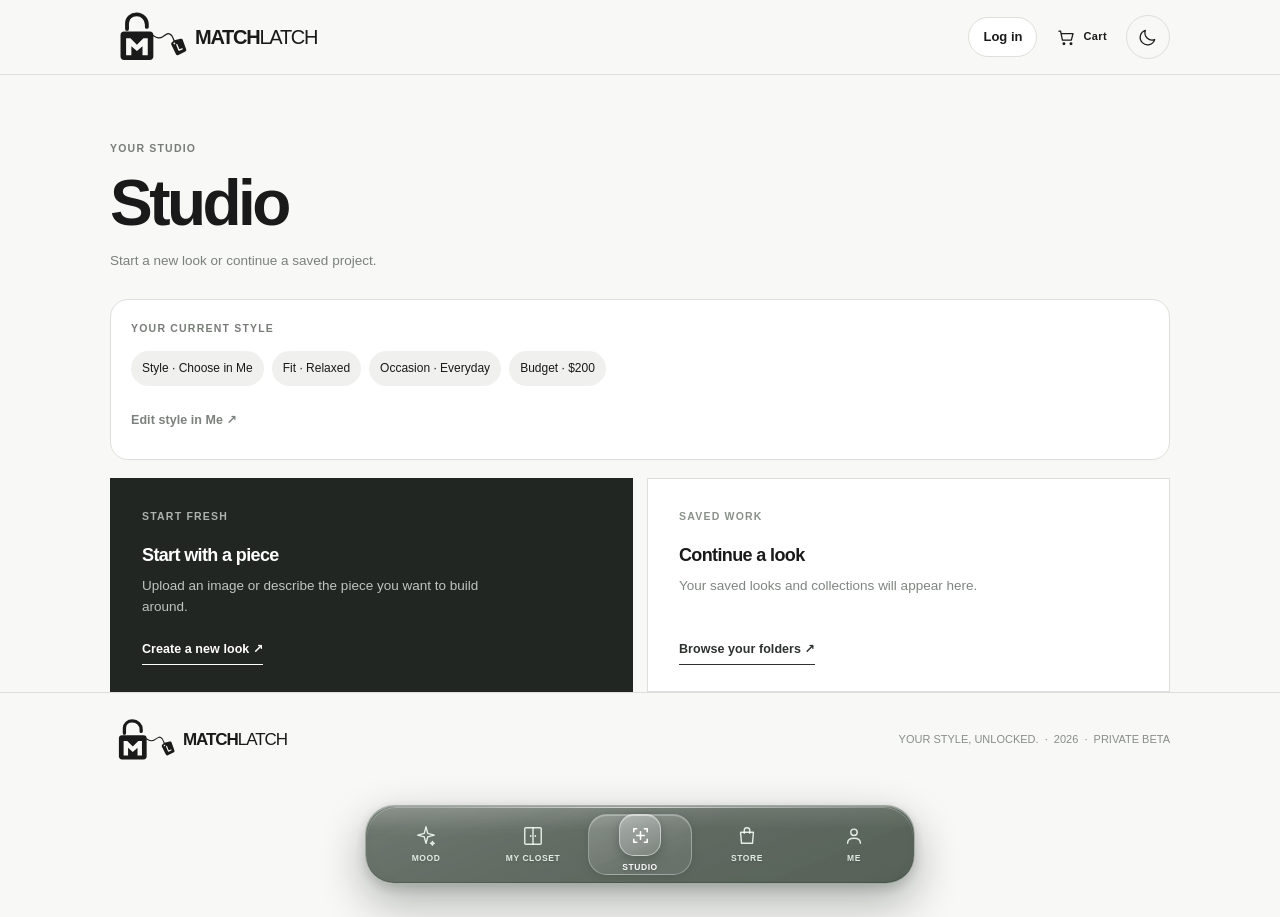
==== index.html @ 90ca49a2 "Restore complete development HTML and preserve existing application markup" ====
<!doctype html>
<html lang="en">
<head>
  <meta charset="utf-8">
  <meta name="viewport" content="width=device-width, initial-scale=1">
  <meta name="theme-color" content="#f8f8f6">
  <script>
    (function(){
      "use strict";
      const key="matchlatch-appearance-v1";
      const allowed=["system","light","dark"];
      let preference="system";
      let accountId=null;
      // Appearance changes by signed-out visitors are session-only; signed-in choices are account-scoped on this device.
      const device=()=>window.matchMedia?.("(prefers-color-scheme: dark)")?.matches?"dark":"light";
      const update=()=>{
        const theme=preference==="system"?device():preference;
        document.documentElement.setAttribute("data-theme",theme);
        document.documentElement.style.colorScheme=theme;
        const meta=document.querySelector('meta[name="theme-color"]');
        if(meta)meta.content=theme==="dark"?"#141714":"#f8f8f6";
      };
      window.MatchlatchAppearance={
        get:()=>preference,
        effective:()=>document.documentElement.getAttribute("data-theme"),
        set:next=>{
          if(!allowed.includes(next))return;
          preference=next;
          if(accountId)try{localStorage.setItem(key+"-"+accountId,next);}catch{}
          update();
          window.dispatchEvent(new CustomEvent("matchlatch:appearance",{detail:{preference,effective:window.MatchlatchAppearance.effective()}}));
        }
      };
      update();
      window.addEventListener("matchlatch:auth-user",event=>{
        accountId=event.detail?.user?.id||null;
        preference="system";
        if(accountId)try{
          const stored=localStorage.getItem(key+"-"+accountId);
          if(allowed.includes(stored))preference=stored;
        }catch{}
        update();
        window.dispatchEvent(new CustomEvent("matchlatch:appearance",{detail:{preference,effective:window.MatchlatchAppearance.effective()}}));
      });
      try{
        const media=window.matchMedia?.("(prefers-color-scheme: dark)");
        const onSystemChange=()=>{
          if(preference!=="system")return;
          update();
          window.dispatchEvent(new CustomEvent("matchlatch:appearance",{
            detail:{preference,effective:window.MatchlatchAppearance.effective()}
          }));
        };
        if(media?.addEventListener)media.addEventListener("change",onSystemChange);
        else if(media?.addListener)media.addListener(onSystemChange);
      }catch{}
    })();
  </script>
  <meta name="description" content="MATCHLATCH. Your style, unlocked. Find what works with the pieces you love.">
  <title>MATCHLATCH — Your style, unlocked.</title>
  <link rel="icon" type="image/svg+xml" href="/logo-mark.svg">
  <link rel="stylesheet" href="/library.css">
  <link rel="stylesheet" href="/outfit-tree.css">
  <link rel="stylesheet" href="/savings.css">
  <link rel="stylesheet" href="/app-shell.css">
  <link rel="stylesheet" href="/account-experience.css">
  <style>
    :root{
      color-scheme:light;
      --bg:#f8f8f6;--surface:#fff;--ink:#191a19;--muted:#6f726e;--line:#dedfdb;
      --subtle:#f0f1ee;--dark:#202221;
      font-family:Inter,"Helvetica Neue",Arial,system-ui,-apple-system,sans-serif;
    }
    *{box-sizing:border-box}
    html{scroll-behavior:smooth}
    body{background:var(--bg);color:var(--ink);margin:0;-webkit-font-smoothing:antialiased}
    button,input,select,textarea{font:inherit}
    button,select{cursor:pointer}
    button:disabled{cursor:not-allowed;opacity:.58}
    a{color:inherit}
    button:focus-visible,a:focus-visible,input:focus-visible,select:focus-visible,textarea:focus-visible,summary:focus-visible{outline:2px solid var(--ink);outline-offset:3px}
    .container{width:min(1060px,calc(100% - 52px));margin:0 auto}
    .site-header{border-bottom:1px solid var(--line);background:var(--bg)}
    .header-inner{min-height:74px;display:flex;justify-content:space-between;align-items:center;gap:16px}
    .brand{font-size:20px;font-weight:800;letter-spacing:-.065em;text-decoration:none;white-space:nowrap}
    .brand span{font-weight:400}
    .intro{padding:95px 0 53px;text-align:center;max-width:700px}
    .kicker{font-size:11px;text-transform:uppercase;font-weight:700;letter-spacing:.2em;color:#777b76}
    h1{font-size:clamp(54px,7.2vw,86px);font-weight:550;letter-spacing:-.08em;line-height:1.04;margin:19px 0 19px}
    h1 span{font-weight:300;color:#898c87}
    .intro p{color:#676c67;font-size:clamp(15px,2vw,17px);line-height:1.75;max-width:525px;margin:0 auto}
    .sequence{display:flex;align-items:center;justify-content:center;gap:17px;padding:0 0 37px;color:#818580;font-size:10px;letter-spacing:.13em;text-transform:uppercase;font-weight:750}
    .sequence i{font-style:normal;color:#c4c6c1}
    .sequence strong{color:#262a27}
    .studio{background:var(--surface);border:1px solid var(--line);display:grid;grid-template-columns:1fr 1fr;margin-bottom:112px}
    .panel{padding:34px 36px 39px;min-width:0}
    .panel:first-child{border-right:1px solid var(--line)}
    .panel-top{display:flex;align-items:center;gap:13px;margin-bottom:18px}
    .panel-tag{font-size:10px;text-transform:uppercase;letter-spacing:.16em;font-weight:750;color:#858985}
    h2{font-size:25px;letter-spacing:-.045em;font-weight:600;margin:0 0 9px}
    .sub{color:var(--muted);font-size:13px;line-height:1.7;margin:0 0 24px}
    .drop{display:flex;min-height:275px;padding:23px 18px;align-items:center;justify-content:center;flex-direction:column;gap:10px;text-align:center;cursor:pointer;border:1px dashed #c4c7c2;background:#fafbf9;transition:background .15s,border-color .15s}
    .drop:hover,.drop.drag{border-color:#70756f;background:#f1f3ef}
    .upload-glyph{width:48px;height:48px;border:1px solid #e1e3df;border-radius:50%;display:grid;place-items:center;font-weight:300;font-size:28px;margin-bottom:11px}
    .drop strong{font-size:16px;font-weight:650;letter-spacing:-.025em}
    .drop small{max-width:280px;color:#818680;font-size:12px;line-height:1.6}
    .upload-button{font-size:11px;font-weight:750;color:var(--ink);border-bottom:1px solid currentColor;margin-top:11px;padding-bottom:4px}
    #photo{position:absolute;width:1px;height:1px;opacity:0;overflow:hidden}
    .preview-box{display:none;background:#f4f4f1}
    .preview-box img{display:block;width:100%;height:275px;object-fit:contain}
    .change{background:none;border:0;padding:16px 0 0;font-size:12px;text-decoration:underline;color:#444a45;font-weight:650}
    .privacy{display:flex;gap:9px;align-items:flex-start;color:#868b85;font-size:11px;line-height:1.6;margin:20px 0 23px}
    .privacy b{color:#565b56;font-weight:650}
    .small-divider{height:1px;background:var(--line);margin-bottom:23px}
    .micro-title{font-size:10px;text-transform:uppercase;letter-spacing:.15em;font-weight:750;color:#777c76;margin-bottom:16px}
    .field-grid{display:grid;grid-template-columns:1fr 1fr;gap:17px 13px}
    label.field{display:block;min-width:0;font-size:12px;font-weight:650;color:#555a55}
    label.field span{display:block;margin-bottom:8px}
    input[type="text"],input[type="number"],input[type="password"],select,textarea{
      display:block;width:100%;min-width:0;min-height:47px;border:1px solid #daddd7;background:#fff;color:var(--ink);
      border-radius:3px;padding:12px 13px;font-size:13px;outline:none;
    }
    input::placeholder,textarea::placeholder{color:#a2a6a0}
    input:focus,select:focus,textarea:focus{border-color:#6c726b}
    textarea{resize:vertical;min-height:93px;line-height:1.5}
    .full{margin-top:17px}
    .beta-details,.extra-details{margin-top:20px;border-top:1px solid var(--line);padding-top:18px}
    .extra-details{margin-top:16px}
    .extra-details .extra-grid{margin-top:19px}
    .size-group-title{grid-column:1/-1;border-bottom:1px solid var(--line);padding:19px 0 9px;color:#4d534d;font-size:11px;font-weight:750;letter-spacing:.04em}
    .size-group-title:first-of-type{padding-top:11px}
    .size-group-note{grid-column:1/-1;margin:0 0 3px;color:var(--muted);font-size:11px;line-height:1.6}
        .size-helper{font-size:11px;line-height:1.6;color:var(--muted);margin:12px 0 4px}
    .extra-details summary{display:flex;align-items:center;justify-content:space-between;gap:12px;cursor:pointer;list-style:none;font-size:12px;font-weight:650}
    .extra-details summary::-webkit-details-marker{display:none}
    .extra-details summary:after{content:"+";font-size:20px;font-weight:400;color:#8a8e89}
    .extra-details[open] summary:after{content:"−"}
    .extra-details summary small{font-weight:400;font-size:11px;color:#969a94;text-align:right}
    .beta-details{margin-top:20px}
    .beta-details summary{list-style:none;display:flex;align-items:center;justify-content:space-between;gap:12px;cursor:pointer;font-size:12px;font-weight:650}
    .beta-details summary::-webkit-details-marker{display:none}
    .beta-details summary:after{content:"+";font-size:20px;font-weight:400;color:#8a8e89}
    .beta-details[open] summary:after{content:"−"}
    .beta-details summary small{font-weight:400;font-size:11px;color:#969a94;text-align:right}
    .beta-details .field{margin-top:17px}
    .action-row{display:grid;gap:10px;margin-top:24px}
    .primary,.secondary{width:100%;min-height:50px;border-radius:3px;padding:13px 16px;font-size:12px;font-weight:720;letter-spacing:-.005em;transition:background .15s}
    .primary{background:#1f2220;color:#fff;border:1px solid #1f2220}
    .primary:hover{background:#434743}
    .secondary{background:transparent;border:1px solid #d9dcd8;color:#303530}
    .secondary:hover{background:#f2f4f0}
    .note{font-size:11px;line-height:1.65;color:#858983;margin:13px 0 0;min-height:28px}
    .results{display:none;border-top:1px solid var(--line);padding:75px 0 100px;scroll-margin-top:25px}
    .results-head{display:flex;align-items:flex-end;justify-content:space-between;gap:20px;flex-wrap:wrap;margin-bottom:29px}
    .results-head h2{font-size:clamp(36px,5vw,52px);font-weight:530;letter-spacing:-.07em;margin:9px 0 0}
    .mode{border:1px solid var(--line);background:white;border-radius:50px;padding:9px 12px;font-size:10px;font-weight:750;letter-spacing:.11em}
    .results-layout{display:grid;grid-template-columns:minmax(230px,.85fr) minmax(0,1.3fr);gap:19px}
    .found,.results-card{background:var(--surface);border:1px solid var(--line);padding:26px}
    .result-photo-frame{background:#f5f6f3;margin:0 0 20px}
    .result-photo-frame img{display:block;width:100%;height:245px;object-fit:contain}
    .result-photo-frame img[hidden]{display:none}
    .found h3{font-size:23px;letter-spacing:-.045em;font-weight:600;line-height:1.25;margin:13px 0 10px}
    .found .meta{font-size:11px;font-weight:650;color:#727872;text-transform:uppercase;letter-spacing:.1em}
    .found p,.results-card>p{font-size:13px;line-height:1.7;color:var(--muted)}
    .results-card h3{font-size:24px;font-weight:600;letter-spacing:-.055em;margin:9px 0 13px}
    .styling-suggestions{margin-top:20px;border-top:1px solid var(--line);padding-top:17px}
    .styling-suggestions summary{cursor:pointer;font-size:11px;font-weight:650;color:#5d665d}
    .styling-suggestions[open] summary{margin-bottom:14px}
    .budget{background:#f2f3f0;border:1px solid #eceeeb;color:#535953;font-size:12px;padding:13px 16px;line-height:1.6;margin:21px 0 5px}
    .result-item{display:grid;grid-template-columns:minmax(0,1fr) auto;gap:17px;align-items:center;padding:20px 0;border-bottom:1px solid var(--line)}
    .piece-label{color:#818680;text-transform:uppercase;letter-spacing:.11em;font-size:10px;font-weight:720;margin-bottom:7px}
    .result-item strong{display:block;font-size:14px;font-weight:640;line-height:1.5}
    .result-item small{display:block;color:#898e88;font-size:11px;margin-top:7px}
    .result-item a{font-size:11px;font-weight:750;text-decoration:none;border-bottom:1px solid #5d625c;white-space:nowrap;padding-bottom:4px}
    .result-item a:hover{color:#737974}
    .disclaimer{font-size:11px;line-height:1.7;color:#898e88;margin-top:22px}
    .footer{border-top:1px solid var(--line);padding:24px 0 32px}
    .footer-inner{display:flex;align-items:center;justify-content:space-between;gap:18px;flex-wrap:wrap}
    .footer .brand{font-size:17px}
    .footer small{color:#888d88;font-size:11px}
    @media(max-width:810px){
      .intro{padding:75px 0 45px}
      .studio,.results-layout{grid-template-columns:1fr}
      .panel:first-child{border-right:0;border-bottom:1px solid var(--line)}
      .studio{margin-bottom:75px}
      .panel{padding:29px}
      .results{padding:60px 0 70px}
      .result-photo-frame img{height:230px}
    }
    @media(max-width:500px){
      .container{width:calc(100% - 30px)}
      .header-inner{min-height:64px}
      .brand{font-size:18px}
      .intro{padding:63px 0 36px}
      h1{font-size:clamp(49px,13.2vw,66px)}
      .intro p{font-size:14px}
      .sequence{gap:9px;font-size:9px;letter-spacing:.035em;flex-wrap:wrap}
      .panel,.found,.results-card{padding:20px}
      .drop{min-height:240px}
      .preview-box img{height:240px}
      .field-grid{gap:12px}
      .result-item{grid-template-columns:minmax(0,1fr);gap:11px}
      .result-item a{grid-column:1;justify-self:start;margin-top:4px}
      .results-head h2{font-size:38px}
    }
    @media(prefers-reduced-motion:reduce){html{scroll-behavior:auto}}

    /* MATCHLATCH identity: open lock, negative-space M, trailing size tag */
    .brand.brand-lockup{display:inline-flex;align-items:center;gap:7px;text-decoration:none;color:var(--ink);white-space:nowrap}
    .brand-lockup .brand-mark{display:block;width:78px;height:53px;object-fit:contain;flex:0 0 auto}
    .brand-lockup .brand-wordmark{font-size:20px;font-weight:820;letter-spacing:-.063em;line-height:1}
    .brand-lockup .brand-wordmark span{font-weight:400}
    .footer .brand-lockup .brand-mark{width:66px;height:45px}
    .footer .brand-lockup .brand-wordmark{font-size:17px}
    @media(max-width:500px){
      .brand-lockup .brand-mark{width:56px;height:43px}
      .brand-lockup .brand-wordmark{font-size:16px}
      .footer .brand-lockup .brand-mark{width:56px;height:40px}
      .footer .brand-lockup .brand-wordmark{font-size:16px}
    }
  </style>
  <link rel="stylesheet" href="/theme.css">
  <link rel="stylesheet" href="/flow-pages.css">
  <link rel="stylesheet" href="/greenglass.css">
  <link rel="stylesheet" href="/splash.css">
  <link rel="stylesheet" href="/typography.css">
  <link rel="stylesheet" href="/commerce.css">
  <link rel="stylesheet" href="/camera.css">
</head>
<body>
  <div id="matchlatch-splash" class="ml-splash is-playing" aria-hidden="true">
    <div class="ml-splash-inner">
      <svg class="ml-splash-logo" viewBox="0 0 252 170" fill="none" aria-hidden="true">
        
        <path class="ml-shackle" d="M55 59V40C55 22.3 68.7 11 86 11C104.3 11 119 25.7 119 44V52"
              stroke="#E9F0E8" stroke-width="12.5" stroke-linecap="round" stroke-linejoin="round"/>
        
        <rect x="34" y="67" width="106" height="93" rx="12" fill="#E9F0E8"/>
        
        <path d="M52 145V89H66L87 110L108 89H122V145H105V115L87 131L69 115V145H52Z" fill="#141714"/>
        
        <g class="ml-tag-group">
        <path d="M139 80C153 89 160 91 172 83C186 73 190 70 199 80C204 86 206 96 210 106"
              stroke="#E9F0E8" stroke-width="4" stroke-linecap="round" stroke-linejoin="round"/>
        
        <path d="M208 96L228 91C231.9 90 234.3 91.9 235.5 95.6L246 125.5C247.2 129 245.6 132 241.9 133.5L221 143.8C217.4 145.6 214.4 144.4 212.8 140.6L198.2 110.7C196.6 107 198 103.9 201.2 101.4L208 96Z" fill="#E9F0E8"/>
        <circle cx="208" cy="106" r="3" fill="#141714"/>
        
        <path d="M216 110L223.2 128L233 123.9" stroke="#141714" stroke-width="4.5" stroke-linecap="round" stroke-linejoin="round"/>
      </g>
      </svg>
      <div class="ml-splash-word">MATCH<span>LATCH</span></div>
    </div>
  </div>
  <header class="site-header">
    <div class="container header-inner">
      <a class="brand brand-lockup" href="#studio" aria-label="MATCHLATCH home">
        <span class="brand-emblem" aria-hidden="true">
          <img class="brand-mark brand-mark-light" src="/logo-mark.svg" width="78" height="53" alt="">
          <img class="brand-mark brand-mark-dark" src="/logo-mark-dark.svg" width="78" height="53" alt="">
        </span>
        <span class="brand-wordmark">MATCH<span>LATCH</span></span>
      </a>
      <div class="header-actions">
        <button type="button" id="matchlatch-login-entry" class="account-header-login" aria-label="Open login and signup">Log in</button>
        <button type="button" class="header-cart" data-nav-page="cart" aria-label="Open your cart">
          <svg viewBox="0 0 24 24" aria-hidden="true"><path d="M3.5 5h2l2.2 10.8h10.7l2-7.8H7"/><circle cx="9.5" cy="20" r="1"/><circle cx="18" cy="20" r="1"/></svg>
          <span>Cart</span><span id="cart-count" class="nav-counter"></span>
        </button>
        <button type="button" id="header-theme-toggle" class="header-theme-toggle" aria-label="Switch to dark mode" title="Switch to dark mode">
          <svg class="theme-moon" viewBox="0 0 24 24" aria-hidden="true"><path d="M20 15.2A8.8 8.8 0 0 1 8.8 4 8.9 8.9 0 1 0 20 15.2Z"/></svg>
          <svg class="theme-sun" viewBox="0 0 24 24" aria-hidden="true"><circle cx="12" cy="12" r="4"/><path d="M12 2v2M12 20v2M4.9 4.9l1.4 1.4m11.4 11.4 1.4 1.4M2 12h2m16 0h2M4.9 19.1l1.4-1.4M17.7 6.3l1.4-1.4"/></svg>
        </button>
      </div>
      
    </div>
  </header>
  <main id="app-main">
    <section id="screen-mood" class="app-screen" hidden aria-label="Mood inspiration">
      <div class="container destination-space">
        <div class="destination-heading">
          <span class="kicker">Mood / inspiration</span>
          <h1>Find your <span>mood</span></h1>
          <p>Outfit ideas inspired by your style preferences and saved looks.</p>
        </div>
        <div id="mood-body"></div>
      </div>
    </section>
    <section id="screen-store" class="app-screen" hidden aria-label="MATCHLATCH Store">
      <div class="container destination-space">
        <div class="destination-heading">
          <span class="kicker">Store / explore</span>
          <h1>The <span>store</span></h1>
          <p>Find a piece you love. Add it to your cart and check out when you’re ready.</p>
        </div>
        <section id="catalog-browse" aria-label="Live catalog"></section>
        <div id="store-body"></div>
      </div>
    </section>
    <div id="screen-studio" class="app-screen">
      <section class="container studio-workspace" id="studio-workspace" aria-label="Studio projects"></section>
    <section class="container" id="catalog-studio" aria-label="Catalog styling"></section>
    <section class="intro container">
      <div class="kicker">Your style, unlocked.</div>
      <h1>Find your next <span>look</span></h1>
      <p>Start with a photo or describe a piece. Build an outfit that feels like you.</p>
    </section>
    <div class="sequence" aria-label="How it works">
      <strong>01 &nbsp; Upload</strong><i aria-hidden="true">—</i>
      <span>02 &nbsp; Personalize</span><i aria-hidden="true">—</i>
      <span>03 &nbsp; Explore</span>
    </div>
    <section class="container studio" id="studio" aria-label="Style studio">
      <div class="panel">
        <div class="panel-top"><span class="panel-tag">Start with a piece</span></div>
        <h2>Choose a starting piece</h2>
        <p class="sub">A shirt, sneaker, jacket, or anything that inspires your next look.</p>
        <div class="studio-photo-sources" id="studio-photo-sources" aria-label="Add an inspiration photo">
          <button type="button" class="studio-camera-launch" id="open-camera" aria-haspopup="dialog" aria-controls="studio-camera-dialog">
            <span class="studio-photo-source-icon" aria-hidden="true">
              <svg viewBox="0 0 24 24" fill="none" stroke="currentColor" stroke-width="1.6" stroke-linecap="round" stroke-linejoin="round"><path d="M3.5 7.5h4l1.7-2h5.6l1.7 2h4v11h-17z"/><circle cx="12" cy="13" r="3.1"/></svg>
            </span>
            <strong>Take a photo</strong>
            <small>Use your camera</small>
          </button>
          <label class="drop" id="drop" for="photo" role="button" tabindex="0" aria-label="Choose a photo to style">
            <span class="studio-photo-source-icon" aria-hidden="true">
              <svg viewBox="0 0 24 24" fill="none" stroke="currentColor" stroke-width="1.6" stroke-linecap="round" stroke-linejoin="round"><rect x="3.5" y="4.5" width="17" height="15" rx="1.5"/><circle cx="9" cy="9.5" r="1.25"/><path d="m4 17 5.4-5.3 3.6 3.3 2.3-2.5 4.7 4.5"/></svg>
            </span>
            <strong>Choose a photo</strong>
            <small>From your photos or files</small>
          </label>
        </div>
        <input id="photo" type="file" accept="image/*" aria-label="Upload a clothing or accessory photo">
        <input id="camera-fallback" type="file" accept="image/*" capture="environment" aria-label="Take a photo using your device camera">
        <div class="preview-box" id="preview-box"><img id="preview" alt="Selected inspiration image"></div>
        <div class="studio-photo-edit">
          <button class="change" id="retake-camera" type="button" hidden>Retake photo</button>
          <button class="change" id="change" type="button" hidden>Choose another photo</button>
        </div>
        <div class="privacy"><span aria-hidden="true">ⓘ</span><span>Camera access is requested only when you tap Take a photo. The camera turns off when you close it or capture. Guest photos stay on this device; signed-in photos can sync privately. Photos are sent for AI styling only when you choose it.</span></div>
        <details class="extra-details manual-details">
          <summary><span>Describe a piece instead</span><small>No photo needed</small></summary>
          <div class="field-grid extra-grid">
          <label class="field"><span>Item type</span>
            <select id="itemtype"><option value="">Choose an item</option>
              <optgroup label="Tops">
                <option value="top:t-shirt">T-shirt</option>
                <option value="top:long-sleeve-tee">Long-sleeve tee</option>
                <option value="top:tank-top">Tank top</option>
                <option value="top:polo">Polo</option>
                <option value="top:button-down-shirt">Button-down shirt</option>
                <option value="top:oxford-shirt">Oxford shirt</option>
                <option value="top:blouse">Blouse</option>
                <option value="top:henley">Henley</option>
                <option value="top:sweater">Sweater</option>
                <option value="top:cardigan">Cardigan</option>
                <option value="top:hoodie">Hoodie</option>
                <option value="top:sweatshirt">Sweatshirt</option>
                <option value="top:knit-top">Knit top</option>
                <option value="top:crop-top">Crop top</option>
                <option value="top:tunic">Tunic</option>
                <option value="top:vest-waistcoat">Vest / waistcoat</option>
                <option value="top:jersey">Jersey</option>
              </optgroup>
              <optgroup label="Bottoms">
                <option value="bottom:jeans">Jeans</option>
                <option value="bottom:chinos">Chinos</option>
                <option value="bottom:tailored-trousers">Tailored trousers</option>
                <option value="bottom:suit-trousers">Suit trousers / suit pants</option>
                <option value="bottom:tuxedo-trousers">Tuxedo trousers</option>
                <option value="bottom:cargo-pants">Cargo pants</option>
                <option value="bottom:joggers">Joggers</option>
                <option value="bottom:sweatpants">Sweatpants</option>
                <option value="bottom:leggings">Leggings</option>
                <option value="bottom:wide-leg-pants">Wide-leg pants</option>
                <option value="bottom:shorts">Shorts</option>
                <option value="bottom:denim-shorts">Denim shorts</option>
                <option value="bottom:skirt">Skirt</option>
                <option value="bottom:midi-skirt">Midi skirt</option>
                <option value="bottom:maxi-skirt">Maxi skirt</option>
                <option value="bottom:pleated-skirt">Pleated skirt</option>
              </optgroup>
              <optgroup label="Outerwear">
                <option value="outerwear:blazer">Blazer</option>
                <option value="outerwear:suit-jacket">Suit jacket</option>
                <option value="outerwear:tuxedo-jacket">Tuxedo jacket</option>
                <option value="outerwear:bomber-jacket">Bomber jacket</option>
                <option value="outerwear:denim-jacket">Denim jacket</option>
                <option value="outerwear:leather-jacket">Leather jacket</option>
                <option value="outerwear:trench-coat">Trench coat</option>
                <option value="outerwear:wool-coat">Wool coat</option>
                <option value="outerwear:puffer-jacket">Puffer jacket</option>
                <option value="outerwear:rain-jacket">Rain jacket</option>
                <option value="outerwear:windbreaker">Windbreaker</option>
                <option value="outerwear:overshirt">Overshirt</option>
                <option value="outerwear:fleece-jacket">Fleece jacket</option>
                <option value="outerwear:parka">Parka</option>
                <option value="outerwear:shacket">Shacket</option>
              </optgroup>
              <optgroup label="One-pieces & sets">
                <option value="dress:dress">Dress</option>
                <option value="dress:slip-dress">Slip dress</option>
                <option value="dress:maxi-dress">Maxi dress</option>
                <option value="dress:jumpsuit">Jumpsuit</option>
                <option value="dress:romper">Romper</option>
                <option value="dress:matching-set">Matching set</option>
                <option value="dress:suit">Suit</option>
                <option value="dress:overalls">Overalls</option>
              </optgroup>
              <optgroup label="Footwear">
                <option value="shoes:low-top-sneakers">Low-top sneakers</option>
                <option value="shoes:high-top-sneakers">High-top sneakers</option>
                <option value="shoes:running-shoes">Running shoes</option>
                <option value="shoes:loafers">Loafers</option>
                <option value="shoes:oxfords-derbies">Oxfords / derbies</option>
                <option value="shoes:boots">Boots</option>
                <option value="shoes:chelsea-boots">Chelsea boots</option>
                <option value="shoes:combat-boots">Combat boots</option>
                <option value="shoes:heels">Heels</option>
                <option value="shoes:flats">Flats</option>
                <option value="shoes:sandals">Sandals</option>
                <option value="shoes:slides">Slides</option>
                <option value="shoes:clogs">Clogs</option>
                <option value="shoes:mules">Mules</option>
              </optgroup>
              <optgroup label="Accessories">
                <option value="accessory:handbag">Handbag</option>
                <option value="accessory:crossbody-bag">Crossbody bag</option>
                <option value="accessory:backpack">Backpack</option>
                <option value="accessory:tote-bag">Tote bag</option>
                <option value="accessory:belt">Belt</option>
                <option value="accessory:hat-cap">Hat / cap</option>
                <option value="accessory:beanie">Beanie</option>
                <option value="accessory:scarf">Scarf</option>
                <option value="accessory:sunglasses">Sunglasses</option>
                <option value="accessory:watch">Watch</option>
                <option value="accessory:jewelry">Jewelry</option>
                <option value="accessory:necklace">Necklace</option>
                <option value="accessory:earrings">Earrings</option>
                <option value="accessory:tie">Tie</option>
                <option value="accessory:socks">Socks</option>
                <option value="accessory:hair-accessory">Hair accessory</option>
              </optgroup>
              <optgroup label="Other">
                <option value="other:swimwear">Swimwear</option>
                <option value="other:activewear">Activewear</option>
                <option value="other:loungewear">Loungewear</option>
                <option value="other:sleepwear">Sleepwear</option>
                <option value="other:other-item">Other item</option>
              </optgroup>
            </select>
          </label>
          <label class="field"><span>Main color</span><input id="itemcolor" type="text" maxlength="40" placeholder="e.g. graphite"></label>
          </div>
        </details>
      </div>
      <div class="panel">
        <div class="panel-top"><span class="panel-tag">Make it yours</span></div>
        <h2>Set your preferences</h2>
        <p class="sub">Choose your style and budget. You can update these anytime in Me.</p>
        <div class="field-grid">
          <label class="field"><span>Style expression</span>
            <select id="look"><option>Unisex</option><option>Masculine</option><option>Feminine</option><option>Androgynous</option><option>Masculine-leaning</option><option>Feminine-leaning</option><option>Gender-fluid</option><option>No preference</option></select>
          </label>
          <label class="field"><span>Fit preference</span>
            <select id="fit"><option>Relaxed</option><option>Tailored</option><option>Oversized</option><option>Classic</option><option>Regular</option><option>Slim</option><option>Fitted</option><option>Loose</option><option>Boxy</option><option>Cropped</option><option>Tapered</option><option>Wide-leg</option><option>Straight-leg</option><option>Structured</option><option>Flowy</option><option>Layered</option></select>
          </label>
          <label class="field"><span>Occasion</span>
            <select id="occasion"><option>Everyday</option><option>Work</option><option>Date night</option><option>Weekend</option><option>Formal event</option><option>Party</option><option>Smart casual</option><option>Business casual</option><option>Office</option><option>Job interview</option><option>Dinner out</option><option>Brunch</option><option>Travel / airport</option><option>Vacation</option><option>Beach</option><option>Festival</option><option>Concert</option><option>Night out</option><option>Wedding guest</option><option>Wedding party</option><option>Cocktail party</option><option>Black tie</option><option>Gala / red carpet</option><option>Workout / gym</option><option>Outdoor adventure</option><option>Hiking</option><option>Running errands</option><option>School / campus</option><option>Holiday gathering</option><option>Photoshoot</option><option>Special occasion</option></select>
          </label>
          <label class="field"><span>Budget for new pieces ($)</span><input id="budget" type="number" min="25" max="10000" step="5" value="200"></label>
        </div>
        <div class="field full">
          <label class="field"><span>Style direction</span><select id="aesthetic"><option>No preference</option><option>Minimalist</option><option>Quiet luxury</option><option>Classic / timeless</option><option>Modern casual</option><option>Streetwear</option><option>Elevated streetwear</option><option>Scandinavian</option><option>Preppy</option><option>Old money</option><option>Business chic</option><option>Athleisure</option><option>Sporty</option><option>Techwear</option><option>Gorpcore / outdoors</option><option>Workwear / utility</option><option>Vintage</option><option>90s vintage</option><option>Y2K</option><option>Grunge</option><option>Punk / alternative</option><option>Bohemian</option><option>Coastal</option><option>Western</option><option>Romantic</option><option>Avant-garde</option><option>Artistic / eclectic</option><option>Edgy</option><option>Dark academia</option><option>Soft / understated</option><option>Contemporary formal</option></select></label>
        </div>
        <details class="extra-details">
          <summary><span>More styling options</span><small>Colors, coordination &amp; weather</small></summary>
          <div class="field-grid extra-grid">
            <label class="field"><span>Color palette</span><select id="palette"><option>No preference</option><option>Neutrals</option><option>Monochrome</option><option>Earth tones</option><option>Black and white</option><option>Muted colors</option><option>Warm tones</option><option>Cool tones</option><option>Pastels</option><option>Bold colors</option><option>Bright accents</option><option>Jewel tones</option></select></label>
            <label class="field"><span>How to coordinate</span><select id="coordination"><option>Balance / let AI decide</option><option>Match / tonal coordination</option><option>Contrast / color pop</option><option>Complementary colors</option><option>Statement centerpiece</option></select></label>
            <label class="field"><span>Weather / season</span><select id="climate"><option>Any season</option><option>Warm weather</option><option>Hot weather</option><option>Cool weather</option><option>Cold weather</option><option>Rainy weather</option><option>Transitional seasons</option><option>All-weather layering</option></select></label>
          </div>
        </details>
        <details class="extra-details size-details">
          <summary><span>Your sizes</span><small>Optional · men’s, women’s &amp; unisex</small></summary>
          <p class="size-helper">Set sizes for the categories you wear. Each category has its own sizing system—your clothing style does not determine your sizes. Brand fits vary, so these are search preferences rather than verified fit recommendations.</p>
          <div class="field-grid extra-grid">
            <label class="field"><span>Preferred sizing category</span>
              <select id="sizeAudience"><option>Unisex</option><option>Men's</option><option>Women's</option><option>Mixed / depends on the item</option></select>
            </label>
            <div class="size-group-title">Tops &amp; outerwear</div>
            <label class="field"><span>Sizing system</span><select id="topSystem">
              <option>Unisex alpha</option><option>Men's alpha</option><option>Women's alpha</option>
              <option>Men's US chest (in)</option><option>Women's US numeric</option><option>Women's UK numeric</option><option>Women's EU numeric</option>
            </select></label>
            <label class="field"><span>Top / jacket size</span><select id="topSize"><option value="">Not specified</option></select></label>
            <div class="size-group-title">Pants, jeans &amp; shorts</div>
            <label class="field"><span>Sizing system</span><select id="bottomSystem">
              <option>Unisex alpha</option><option>Men's alpha</option><option>Women's alpha</option>
              <option>Men's waist (in)</option><option>Women's US numeric</option><option>Women's UK numeric</option><option>Women's EU numeric</option>
            </select></label>
            <label class="field"><span>Bottom size</span><select id="bottomSize"><option value="">Not specified</option></select></label>
            <label class="field"><span>Waist (inches)</span><select id="waist"><option value="">Not specified</option><option>22</option><option>23</option><option>24</option><option>25</option><option>26</option><option>27</option><option>28</option><option>29</option><option>30</option><option>31</option><option>32</option><option>33</option><option>34</option><option>35</option><option>36</option><option>37</option><option>38</option><option>39</option><option>40</option><option>41</option><option>42</option><option>43</option><option>44</option><option>45</option><option>46</option><option>47</option><option>48</option><option>49</option><option>50</option><option>51</option><option>52</option><option>53</option><option>54</option><option>55</option><option>56</option><option>57</option><option>58</option></select></label>
            <label class="field"><span>Inseam (inches)</span><select id="inseam"><option value="">Not specified</option><option>24</option><option>25</option><option>26</option><option>27</option><option>28</option><option>29</option><option>30</option><option>31</option><option>32</option><option>33</option><option>34</option><option>35</option><option>36</option><option>37</option><option>38</option><option>39</option><option>40</option></select></label>
            <div class="size-group-title">Dresses, jumpsuits &amp; sets</div>
            <label class="field"><span>Sizing system</span><select id="dressSystem">
              <option>Unisex alpha</option><option>Women's alpha</option><option>US numeric</option><option>UK numeric</option><option>EU numeric</option>
            </select></label>
            <label class="field"><span>One-piece size</span><select id="dressSize"><option value="">Not specified</option></select></label>
            <div class="size-group-title">Suits &amp; tailoring</div>
            <p class="size-group-note">Jacket and trouser sizes are separate. Choose men's, women's, or unisex sizing independently for each. Sizes are not automatically converted between brands.</p>
            <label class="field"><span>Suit jacket sizing system</span><select id="suitJacketSystem">
              <option>Men's US chest (in)</option>
              <option>Men's UK chest (in)</option>
              <option>Men's EU jacket numeric</option>
              <option>Men's alpha</option>
              <option>Women's alpha</option>
              <option>Women's US numeric</option>
              <option>Women's UK numeric</option>
              <option>Women's EU numeric</option>
              <option>Unisex alpha</option>
            </select></label>
            <label class="field"><span>Suit jacket size</span><select id="suitJacketSize"><option value="">Not specified</option></select></label>
            <label class="field"><span>Jacket chest (inches)</span><select id="suitChest"><option value="">Not specified</option><option>30</option><option>31</option><option>32</option><option>33</option><option>34</option><option>35</option><option>36</option><option>37</option><option>38</option><option>39</option><option>40</option><option>41</option><option>42</option><option>43</option><option>44</option><option>45</option><option>46</option><option>47</option><option>48</option><option>49</option><option>50</option><option>51</option><option>52</option><option>53</option><option>54</option><option>55</option><option>56</option><option>57</option><option>58</option><option>59</option><option>60</option><option>61</option><option>62</option><option>63</option><option>64</option><option>65</option><option>66</option><option>67</option><option>68</option><option>69</option><option>70</option><option>71</option><option>72</option><option>73</option><option>74</option></select></label>
            <label class="field"><span>Jacket length</span><select id="suitJacketLength">
              <option value="">Not specified</option><option>Short (S)</option><option>Regular (R)</option><option>Long (L)</option><option>Extra long (XL)</option>
            </select></label>
            <label class="field"><span>Sleeve length (inches)</span><select id="suitSleeve"><option value="">Not specified</option><option>29</option><option>29.5</option><option>30</option><option>30.5</option><option>31</option><option>31.5</option><option>32</option><option>32.5</option><option>33</option><option>33.5</option><option>34</option><option>34.5</option><option>35</option><option>35.5</option><option>36</option><option>36.5</option><option>37</option><option>37.5</option><option>38</option><option>38.5</option><option>39</option><option>39.5</option><option>40</option><option>40.5</option><option>41</option></select></label>
            <label class="field"><span>Suit trouser sizing system</span><select id="suitPantSystem">
              <option>Men's waist (in)</option>
              <option>Men's alpha</option>
              <option>Women's alpha</option>
              <option>Women's US numeric</option>
              <option>Women's UK numeric</option>
              <option>Women's EU numeric</option>
              <option>Unisex alpha</option>
            </select></label>
            <label class="field"><span>Suit trouser size</span><select id="suitPantSize"><option value="">Not specified</option></select></label>
            <label class="field"><span>Suit trouser waist (inches)</span><select id="suitPantWaist"><option value="">Not specified</option><option>22</option><option>23</option><option>24</option><option>25</option><option>26</option><option>27</option><option>28</option><option>29</option><option>30</option><option>31</option><option>32</option><option>33</option><option>34</option><option>35</option><option>36</option><option>37</option><option>38</option><option>39</option><option>40</option><option>41</option><option>42</option><option>43</option><option>44</option><option>45</option><option>46</option><option>47</option><option>48</option><option>49</option><option>50</option><option>51</option><option>52</option><option>53</option><option>54</option><option>55</option><option>56</option><option>57</option><option>58</option><option>59</option><option>60</option><option>61</option><option>62</option><option>63</option><option>64</option><option>65</option><option>66</option><option>67</option><option>68</option><option>69</option><option>70</option></select></label>
            <label class="field"><span>Suit trouser inseam (inches)</span><select id="suitPantInseam"><option value="">Not specified</option><option>24</option><option>24.5</option><option>25</option><option>25.5</option><option>26</option><option>26.5</option><option>27</option><option>27.5</option><option>28</option><option>28.5</option><option>29</option><option>29.5</option><option>30</option><option>30.5</option><option>31</option><option>31.5</option><option>32</option><option>32.5</option><option>33</option><option>33.5</option><option>34</option><option>34.5</option><option>35</option><option>35.5</option><option>36</option></select></label>
            <div class="size-group-title">Sneakers, shoes &amp; boots</div>
            <label class="field"><span>Sizing system</span><select id="shoeSystem">
              <option>US men's</option><option>US women's</option><option>US unisex (men's scale)</option>
              <option>UK</option><option>EU</option><option>JP / CM</option>
            </select></label>
            <label class="field"><span>Sneaker / shoe size</span><select id="shoeSize"><option value="">Not specified</option></select></label>
            <label class="field"><span>Footwear width</span><select id="shoeWidth">
              <option value="">Not specified</option><option>Narrow</option><option>Standard</option><option>Wide</option><option>Extra wide</option>
            </select></label>
            <div class="size-group-title">Hats, caps &amp; headwear</div>
            <label class="field"><span>Sizing system</span><select id="hatSystem">
              <option>Unisex / adjustable</option><option>Alpha</option><option>US fitted</option><option>Head circumference (cm)</option><option>Head circumference (in)</option>
            </select></label>
            <label class="field"><span>Hat size</span><select id="hatSize"><option value="">Not specified</option></select></label>
            <div class="size-group-title">Accessories</div>
            <label class="field"><span>Belt sizing system</span><select id="beltSystem"><option>Unisex alpha</option><option>Inches</option><option>Centimeters</option></select></label>
            <label class="field"><span>Belt size</span><select id="beltSize"><option value="">Not specified</option></select></label>
            <label class="field"><span>Glove size</span><select id="gloveSize"><option value="">Not specified</option>
              <option>XXS</option><option>XS</option><option>S</option><option>M</option><option>L</option><option>XL</option><option>XXL</option><option>2XL</option><option>3XL</option><option>4XL</option><option>5XL</option><option>6XL</option>
            </select></label>
            <label class="field"><span>Ring size system</span><select id="ringSystem"><option>US</option><option>UK</option><option>EU circumference (mm)</option></select></label>
            <label class="field"><span>Ring size</span><select id="ringSize"><option value="">Not specified</option></select></label>
          </div>
        </details>
        <label class="field full"><span>Personal notes</span><textarea id="notes" maxlength="260" placeholder="Minimal, oversized, mostly neutrals. No large logos..."></textarea></label>
        <details class="beta-details">
          <summary><span>Advanced testing access</span><small>Only needed for beta AI features</small></summary>
          <label class="field"><span>Beta access code</span><input id="beta-code" type="password" maxlength="256" autocomplete="off" placeholder="Enter your private testing code"></label>
        </details>
        <div class="action-row">
          <button class="primary" id="analyze" type="button">Build my look with AI &nbsp;↗</button>
          <button class="secondary" id="guided" type="button">Use guided styling instead</button>
        </div>
        <div class="note" id="status" role="status" aria-live="polite">Choose a photo to start styling.</div>
      </div>
    </section>
    <section class="results" id="results" aria-live="polite">
      <div class="container">
        <div class="results-head">
          <div><div class="kicker">Your look</div><h2 id="result-title">Your look, unlocked</h2></div>
          <span class="mode" id="mode">AI STYLING</span>
        </div>
        <div class="results-layout">
          <article class="found">
            <div class="micro-title">Your starting piece</div>
            <div class="result-photo-frame"><img id="result-photo" alt="Your uploaded item" hidden></div>
            <h3 id="found-title"></h3>
            <div class="meta" id="found-meta"></div>
            <p id="found-details"></p>
          </article>
          <article class="results-card">
            <div class="micro-title">Complete the look</div>
            <h3>Made for your inspiration</h3>
            <p id="style-notes"></p>
            <details class="styling-suggestions" id="styling-suggestions">
              <summary>See the original styling suggestions</summary>
              <div class="budget" id="budget-message"></div>
              <div id="suggestions"></div>
            </details>
            <div id="look-actions" class="new-look-actions" aria-label="Save outfit"></div>
            <div class="disclaimer">Product listings are checked when shown. Prices and availability may change at checkout. Tax and shipping are not included.</div>
          </article>
        </div>
      </div>
    </section>
    </div>
    <section id="screen-styles" class="app-screen" hidden aria-label="My Closet">
      <div class="container library-section">
        <div class="library-top"><div>
          <span class="tiny-label">Your wardrobe</span>
          <h1>My <span>Closet</span></h1>
          <p>Find your collections, saved looks, favorites, want list, and shopping shortlist.</p>
        </div><button class="library-subtle" type="button" id="closet-new-look">Create a new look ↗</button></div>
        <div id="styles-tabs" class="closet-page-nav" aria-label="My Closet navigation"></div>
        <div id="styles-body" role="region" aria-label="My Closet content"></div>
      </div>
    </section>
    <section id="screen-cart" class="app-screen" hidden aria-label="Cart">
      <div class="container library-section">
        <div class="library-top"><div>
          <span class="tiny-label">Your shopping shortlist</span>
          <h1>Your cart</h1>
          <p>Your saved pieces, ready for checkout.</p>
        </div><button class="library-subtle" type="button" data-nav-page="studio">Keep exploring ↗</button></div>
        <div id="cart-body"></div>
      </div>
    </section>
    <section id="screen-account" class="app-screen" hidden aria-label="Account and sign in">
      <div class="container library-section">
        <div class="library-top"><div>
          <span class="tiny-label">Your space</span>
          <h1>Me</h1>
          <p>Manage your style preferences, appearance, account, and privacy settings.</p>
        </div></div>
        <div id="profile-shortcuts" class="profile-shortcuts" aria-label="Personal settings navigation"></div>
        <section id="me-appearance" class="me-appearance" aria-label="Appearance settings"></section>
        <section id="me-preferences" class="me-preferences" aria-label="Your style preferences"></section>
        <div class="account-panel" id="me-account-panel">
          <h2>Your account</h2>
          <p>Your personal style lives in your account, securely synced across devices.</p>
          <form id="login-form" hidden>
            <label for="login-email">Email address</label>
            <input id="login-email" name="email" type="email" autocomplete="email" required placeholder="you@example.com">
            <div class="account-buttons">
              <button id="send-login" class="library-primary" type="submit" disabled>Send sign-in link</button>
            </div>
          </form>
          <div id="account-guest" hidden>
            <button type="button" class="library-primary" data-nav-page="studio">Explore Studio →</button>
          </div>
          <button id="logout-button" class="library-subtle" type="button" hidden>Sign out</button>
          <div id="account-import" class="account-import" hidden>
            <strong>Move previous device-only items?</strong>
            <p>If you used an earlier MATCHLATCH version, you can choose to transfer existing device-only content into your account. Nothing moves without your permission.</p>
            <button id="import-guest" class="library-subtle" type="button">Move previous items ↗</button>
          </div>
          <p class="status-text" role="status" id="account-status">Sign in to create and save your personal wardrobe.</p>
          <p class="small-footnote">Your wardrobe, saved looks and favorites belong to your account.</p>
        </div>
        <div class="account-panel" id="me-privacy-panel">
          <h2>Privacy &amp; device data</h2>
          <p>Older device-only data, if present, can be deleted here. Your signed-in wardrobe stays in your private account.</p>
          <button id="clear-library" class="library-subtle" type="button">Delete previous device-only library</button>
        </div>
      </div>
    </section>
  </main>
  <dialog id="studio-camera-dialog" class="studio-camera-dialog" aria-labelledby="studio-camera-title" aria-describedby="studio-camera-description">
    <div class="studio-camera-panel">
      <div class="studio-camera-top">
        <div><span class="micro-title">Studio camera</span><h2 id="studio-camera-title">Take a photo</h2></div>
        <button class="studio-camera-close" id="camera-close" type="button" aria-label="Close camera">✕</button>
      </div>
      <p id="studio-camera-description" class="studio-camera-description">Frame the clothing or look you want to style.</p>
      <div class="studio-camera-viewfinder">
        <video id="camera-video" autoplay playsinline muted aria-label="Live camera viewfinder"></video>
        <img id="camera-review" alt="Captured photo, ready to use" hidden>
        <span class="studio-camera-corners" aria-hidden="true"></span>
      </div>
      <p id="camera-status" class="studio-camera-status" role="status" aria-live="polite"></p>
      <div class="studio-camera-controls">
        <button id="camera-flip" class="studio-camera-secondary" type="button" aria-label="Switch between front and back cameras">Flip camera</button>
        <button id="camera-shutter" class="studio-camera-shutter" type="button" disabled aria-label="Take photo"><span aria-hidden="true"></span></button>
        <button id="camera-retake" class="studio-camera-secondary" type="button" hidden>Retake</button>
        <button id="camera-use" class="studio-camera-use" type="button" hidden>Use photo →</button>
      </div>
      <button id="camera-choose-photo" class="studio-camera-gallery" type="button">Choose photo instead</button>
    </div>
  </dialog>
  <nav class="bottom-nav" aria-label="Primary navigation">
    <div class="bottom-nav-inner">
      <button class="dock-link" type="button" data-page="mood" aria-label="Mood, personalized outfit inspiration">
        <svg viewBox="0 0 24 24" aria-hidden="true"><path d="m12 2 1.9 7.2L21 11l-7.1 2L12 20l-1.9-7L3 11l7.1-1.8L12 2Z"/><path d="m19 18 .65 1.35L21 20l-1.35.65L19 22l-.65-1.35L17 20l1.35-.65L19 18Z"/></svg>
        <span>MOOD</span>
      </button>
      <button class="dock-link" type="button" data-page="closet" aria-label="My Closet, collections, favorites and saved pieces">
        <svg viewBox="0 0 24 24" aria-hidden="true"><rect x="3" y="3" width="18" height="18" rx="1.2"/><path d="M12 3v18"/><circle cx="9.5" cy="12" r="1" fill="currentColor" stroke="none"/><circle cx="14.5" cy="12" r="1" fill="currentColor" stroke="none"/></svg>
        <span>MY CLOSET</span>
      </button>
      <button class="dock-link dock-studio" type="button" data-page="studio" aria-label="Studio, create or continue a project" aria-current="page">
        <span class="dock-studio-icon"><svg viewBox="0 0 24 24" aria-hidden="true"><path d="M5 8V5h3M16 5h3v3M19 16v3h-3M8 19H5v-3"/><path d="M12 8v8M8 12h8"/></svg></span>
        <span>STUDIO</span>
      </button>
      <button class="dock-link" type="button" data-page="store" aria-label="Store, search participating retailer catalogs">
        <svg viewBox="0 0 24 24" aria-hidden="true"><path d="M5 8h14l-1 12H6L5 8Z"/><path d="M9 9V6a3 3 0 0 1 6 0v3"/></svg>
        <span>STORE</span>
      </button>
      <button class="dock-link" type="button" data-page="me" aria-label="Me, profile and personal settings">
        <svg viewBox="0 0 24 24" aria-hidden="true"><circle cx="12" cy="8" r="3.5"/><path d="M5 20c0-3.3 2.75-5.5 7-5.5s7 2.2 7 5.5"/></svg>
        <span>ME</span>
      </button>
    </div>
  </nav>
  <footer class="footer">
    <div class="container footer-inner">
      <a class="brand brand-lockup" href="#studio" aria-label="MATCHLATCH home">
        <span class="brand-emblem" aria-hidden="true">
          <img class="brand-mark brand-mark-light" src="/logo-mark.svg" width="78" height="53" alt="">
          <img class="brand-mark brand-mark-dark" src="/logo-mark-dark.svg" width="78" height="53" alt="">
        </span>
        <span class="brand-wordmark">MATCH<span>LATCH</span></span>
      </a>
      <small>YOUR STYLE, UNLOCKED. &nbsp;·&nbsp; 2026 &nbsp;·&nbsp; PRIVATE BETA</small>
    </div>
  </footer>
  <script>
    (function () {
      "use strict";
      const $ = id => document.getElementById(id);
      const storedFields = ["look","fit","occasion","budget","notes","aesthetic","palette","coordination","climate","sizeAudience","topSystem","topSize","bottomSystem","bottomSize","waist","inseam","dressSystem","dressSize","suitJacketSystem","suitJacketSize","suitChest","suitJacketLength","suitSleeve","suitPantSystem","suitPantSize","suitPantWaist","suitPantInseam","shoeSystem","shoeSize","shoeWidth","hatSystem","hatSize","beltSystem","beltSize","gloveSize","ringSystem","ringSize"];
      let imageData = null;
      let imageUrl = null;
      const defaults = {look:"Unisex",fit:"Relaxed",occasion:"Everyday",budget:"200",notes:"",aesthetic:"No preference",palette:"No preference",coordination:"Balance / let AI decide",climate:"Any season",sizeAudience:"Unisex",topSystem:"Unisex alpha",topSize:"",bottomSystem:"Unisex alpha",bottomSize:"",waist:"",inseam:"",dressSystem:"Unisex alpha",dressSize:"",suitJacketSystem:"Men's US chest (in)",suitJacketSize:"",suitChest:"",suitJacketLength:"",suitSleeve:"",suitPantSystem:"Men's waist (in)",suitPantSize:"",suitPantWaist:"",suitPantInseam:"",shoeSystem:"US men's",shoeSize:"",shoeWidth:"",hatSystem:"Unisex / adjustable",hatSize:"",beltSystem:"Unisex alpha",beltSize:"",gloveSize:"",ringSystem:"US",ringSize:""};

      function setStatus(message) {
        $("status").textContent = message;
        // Upload feedback must be visible on the first step, not hidden in Preferences.
        const page=$("screen-studio"),step=$("studio-flow-message");
        if(page?.dataset.studioView==="piece"&&step)step.textContent=message;
      }
      function money(value) { return new Intl.NumberFormat("en-US",{style:"currency",currency:"USD",maximumFractionDigits:0}).format(value); }
      function profile() {
        return {look:$("look").value,fit:$("fit").value,occasion:$("occasion").value,budget:Math.max(25,Math.min(10000,Number($("budget").value)||200)),notes:$("notes").value.trim(),aesthetic:$("aesthetic").value,palette:$("palette").value,coordination:$("coordination").value,climate:$("climate").value,sizeAudience:$("sizeAudience").value,topSystem:$("topSystem").value,topSize:$("topSize").value,bottomSystem:$("bottomSystem").value,bottomSize:$("bottomSize").value,waist:$("waist").value,inseam:$("inseam").value,dressSystem:$("dressSystem").value,dressSize:$("dressSize").value,suitJacketSystem:$("suitJacketSystem").value,suitJacketSize:$("suitJacketSize").value,suitChest:$("suitChest").value,suitJacketLength:$("suitJacketLength").value,suitSleeve:$("suitSleeve").value,suitPantSystem:$("suitPantSystem").value,suitPantSize:$("suitPantSize").value,suitPantWaist:$("suitPantWaist").value,suitPantInseam:$("suitPantInseam").value,shoeSystem:$("shoeSystem").value,shoeSize:$("shoeSize").value,shoeWidth:$("shoeWidth").value,hatSystem:$("hatSystem").value,hatSize:$("hatSize").value,beltSystem:$("beltSystem").value,beltSize:$("beltSize").value,gloveSize:$("gloveSize").value,ringSystem:$("ringSystem").value,ringSize:$("ringSize").value};
      }
      // User-selected sizing systems are independent of style expression.
      // We do not automatically convert sizes between retailers or gendered charts.
      const alpha = ["XXS","XS","S","M","L","XL","XXL","2XL","3XL","4XL","5XL","6XL"];
      const numeric = (from,to,step=1) => Array.from({length:Math.round((to-from)/step)+1},(_,i)=>
        String(Number((from+i*step).toFixed(2))));
      const systems = {
        "Unisex alpha":alpha,"Men's alpha":alpha,"Women's alpha":alpha,
        "Men's US chest (in)":numeric(30,74,1),
        "Men's UK chest (in)":numeric(30,74,1),
        "Men's EU jacket numeric":numeric(40,84,2),
        "Men's waist (in)":numeric(22,70),
        "Women's US numeric":["00","0",...numeric(2,34,2)],
        "Women's UK numeric":numeric(4,36,2),
        "Women's EU numeric":numeric(32,62,2),
        "US numeric":["00","0",...numeric(2,34,2)],
        "UK numeric":numeric(4,36,2),"EU numeric":numeric(32,62,2),
        "US men's":numeric(3,18,.5),"US women's":numeric(4,18,.5),
        "US unisex (men's scale)":numeric(3,18,.5),
        "UK":numeric(2,16,.5),"EU":numeric(33,52),
        "JP / CM":numeric(20,33,.5),
        "Unisex / adjustable":["One size","Adjustable"],
        "Alpha":alpha,
        "Head circumference (cm)":numeric(48,66),
        "Head circumference (in)":numeric(19,26,.25),
        "Inches":numeric(24,60,2),"Centimeters":numeric(65,150,5),
        "US":numeric(3,16,.5),
        "EU circumference (mm)":numeric(44,76),
      };
      systems["US fitted"]=Array.from({length:19},(_,i)=>{
        const eighths=52+i; const whole=Math.floor(eighths/8);
        const remainder=eighths%8;
        const fractions=["","1/8","1/4","3/8","1/2","5/8","3/4","7/8"];
        return whole+(remainder?" "+fractions[remainder]:"");
      });
      // Ring UK uses alphabetical sizes, while UK footwear uses numeric.
      const optionsFor=(systemId,system)=>{
        if(systemId==="ringSystem"&&system==="UK")return "ABCDEFGHIJKLMNOPQRSTUVWXYZ".split("");
        return systems[system] || alpha;
      };
      const dynamicPairs=[
        ["topSystem","topSize"],["bottomSystem","bottomSize"],["dressSystem","dressSize"],
        ["suitJacketSystem","suitJacketSize"],["suitPantSystem","suitPantSize"],
        ["shoeSystem","shoeSize"],["hatSystem","hatSize"],["beltSystem","beltSize"],["ringSystem","ringSize"]
      ];
      const fillSizeOptions=(systemId,sizeId,previous="")=>{
        const sel=$(sizeId);
        sel.replaceChildren(new Option("Not specified",""));
        const system=$(systemId).value;
        for(const size of optionsFor(systemId,system))sel.add(new Option(size,size));
        if([...sel.options].some(o=>o.value===previous))sel.value=previous;
      };
      let saved={};
      // Legacy device profiles are only considered during explicit account migration.
      // Anonymous visitors start with neutral Studio defaults.
      saved={};
      const dynamicSizes=new Set(dynamicPairs.map(pair=>pair[1]));
      storedFields.filter(id=>!dynamicSizes.has(id)).forEach(id=>{
        const el=$(id);
        const value=saved[id]===undefined?defaults[id]:saved[id];
        el.value=el.tagName==="SELECT"&&![...el.options].some(o=>o.value===String(value))?defaults[id]:value;
      });
      for(const [system,size] of dynamicPairs)fillSizeOptions(system,size,saved[size] || "");
      const saveProfile=()=>{
        try {
          if(window.MatchlatchCloud?.isSignedIn?.())window.MatchlatchCloud.updateProfile(profile());
          else return; // Browsing without an account never saves personal style preferences.
        }catch{}
      };
      // Existing device-only profile data remains available only for explicit legacy import.
      window.MatchlatchStyleProfile={
        get:profile,
        getGuest:()=>{
          try{return JSON.parse(localStorage.getItem("matchlatch-style-v1")||"null");}
          catch{return null;}
        },
        apply:values=>{
          const v=values&&typeof values==="object"?values:defaults;
          storedFields.filter(id=>!dynamicSizes.has(id)).forEach(id=>{
            const el=$(id),value=v[id]===undefined?defaults[id]:v[id];
            el.value=el.tagName==="SELECT"&&![...el.options].some(o=>o.value===String(value))?defaults[id]:value;
          });
          for(const [system,size] of dynamicPairs)fillSizeOptions(system,size,v[size]||"");
        },
        restoreGuest:()=>{
          let guest={};
          try{guest=JSON.parse(localStorage.getItem("matchlatch-style-v1")||"{}")||{};}catch{}
          window.MatchlatchStyleProfile.apply(guest);
        }
      };
      storedFields.forEach(id=>$(id).addEventListener("change",saveProfile));
      ["budget","notes"].forEach(id=>$(id).addEventListener("input",saveProfile));
      dynamicPairs.forEach(([system,size])=>{
        $(system).addEventListener("change",()=>{
          fillSizeOptions(system,size);
          saveProfile();
        });
      });

      window.MatchlatchResetStudio=()=>{
        window.MatchlatchShop?.reset?.();
        window.MatchlatchCamera?.close?.();
        imageData=null;
        if(imageUrl)URL.revokeObjectURL(imageUrl);
        imageUrl=null;
        $("photo").value="";
        $("preview").removeAttribute("src");
        $("preview-box").style.display="none";
        $("studio-photo-sources").hidden=false;
        $("drop").style.display="flex";
        $("change").hidden=true;
        $("retake-camera").hidden=true;
        $("result-photo").removeAttribute("src");
        $("result-photo").hidden=true;
        $("results").style.display="none";
        $("suggestions").replaceChildren();
        $("look-actions").replaceChildren();
        setStatus("");
      };

      async function loadImage(file,fromCamera=false) {
        if (!file || !file.type.startsWith("image/")) { setStatus("Please choose an image file."); return false; }
        if (file.size > 18 * 1024 * 1024) { setStatus("That image is too large. Choose one under 18 MB."); return false; }
        const candidate = URL.createObjectURL(file);
        const img = new Image();
        try {
          await new Promise((resolve,reject) => { img.onload=resolve; img.onerror=reject; img.src=candidate; });
          const ratio = Math.min(1,1024/Math.max(img.naturalWidth,img.naturalHeight));
          const canvas = document.createElement("canvas");
          canvas.width = Math.max(1,Math.round(img.naturalWidth * ratio));
          canvas.height = Math.max(1,Math.round(img.naturalHeight * ratio));
          const ctx = canvas.getContext("2d");
          if (!ctx) throw new Error("No canvas");
          ctx.fillStyle="#ffffff";ctx.fillRect(0,0,canvas.width,canvas.height);
          ctx.drawImage(img,0,0,canvas.width,canvas.height);
          imageData = canvas.toDataURL("image/jpeg",0.76);
          if (imageUrl) URL.revokeObjectURL(imageUrl);
          imageUrl = candidate;
          $("preview").src = candidate;
          $("preview-box").style.display = "block";
          $("studio-photo-sources").hidden=true;
          $("drop").style.display = "none";
          $("change").hidden = false;
          $("retake-camera").hidden=false;
          $("retake-camera").textContent=fromCamera?"Retake photo":"Take a photo";
          $("results").style.display = "none";
          setStatus("Photo ready. Build your look with AI or choose Guided Styling.");
          return true;
        } catch {
          URL.revokeObjectURL(candidate);
          setStatus("This image format could not be opened. Try a JPG or PNG.");
          return false;
        }
      }

      window.MatchlatchStudioPhoto=Object.freeze({loadFile:file=>loadImage(file,true),getImage:()=>imageData});
      $("photo").addEventListener("change",event => {void loadImage(event.target.files && event.target.files[0]);});
      $("camera-fallback").addEventListener("change",event => {
        if(event.target.files?.[0])void loadImage(event.target.files[0],true);
        event.target.value="";
      });
      $("retake-camera").addEventListener("click",()=> $("open-camera").click());
      $("change").addEventListener("click",() => { $("photo").value="";$("photo").click(); });
      const drop = $("drop");
      drop.addEventListener("keydown",event=>{
        if(event.key!=="Enter"&&event.key!==" ")return;
        event.preventDefault();
        $("photo").click();
      });
      ["dragenter","dragover"].forEach(type => drop.addEventListener(type,event => { event.preventDefault();drop.classList.add("drag"); }));
      ["dragleave","drop"].forEach(type => drop.addEventListener(type,event => { event.preventDefault();drop.classList.remove("drag"); }));
      drop.addEventListener("drop",event => loadImage(event.dataTransfer && event.dataTransfer.files[0]));

      const palette = color => {
        const c = color.toLowerCase();
        if (/black|charcoal|dark/.test(c)) return ["stone","off-white","silver"];
        if (/blue|denim|navy/.test(c)) return ["cream","charcoal","tan"];
        if (/white|cream|beige|ivory/.test(c)) return ["dark navy","olive","brown"];
        if (/green|olive|sage/.test(c)) return ["ecru","black","tan"];
        if (/red|burgundy|maroon|pink/.test(c)) return ["charcoal","cream","black"];
        if (/brown|tan|camel|khaki/.test(c)) return ["off-white","navy","black"];
        return ["charcoal","cream","taupe"];
      };

      function guided() {
        const category = $("itemtype").value.split(":")[0];
        const itemName = $("itemtype").selectedOptions[0]?.textContent || "Item";
        const color = $("itemcolor").value.trim();
        if (!category || !color) {
          window.MatchlatchStudioFlow?.open("piece");
          document.querySelector(".manual-details").open=true;
          document.getElementById("studio-flow-message").textContent="Choose an item type and main color to use Guided Styling.";
          if(!category)$("itemtype").focus();else $("itemcolor").focus();
          setStatus("Choose an item type and main color first.");
          return;
        }
        const choices = {
          top:["bottoms","shoes","lightweight outerwear"],
          bottom:["top","shoes","accessory"],
          shoes:["top","bottoms","outerwear"],
          outerwear:["top","bottoms","shoes"],
          dress:["shoes","accessory","outerwear"],
          accessory:["top","bottoms","shoes"],
          other:["top","bottoms","shoes"]
        };
        const p = profile();
        // Coordinate tailored separates when the photographed piece is suit-related.
        if (/suit jacket|tuxedo jacket/i.test(itemName)) {
          choices[category] = ["suit trousers","dress shirt","dress shoes"];
        } else if (/suit trousers|suit pants|tuxedo trousers/i.test(itemName)) {
          choices[category] = ["suit jacket","dress shirt","dress shoes"];
        } else if (/^suit$|three-piece suit|tuxedo/i.test(itemName)) {
          choices[category] = ["dress shirt","dress shoes","belt"];
        }
        const colors = p.palette === "Monochrome" ? [color,color,color] :
          p.palette === "Earth tones" ? ["olive","sand","brown"] :
          p.palette === "Black and white" ? ["black","white","black"] :
          p.palette === "Pastels" ? ["sage","powder blue","cream"] :
          p.palette === "Bold colors" ? ["cobalt","red","black"] :
          p.coordination === "Match / tonal coordination" ? [color,color,color] :
          palette(color);
        const sizeForType = type => {
          if (/suit (?:jacket|blazer)|tuxedo jacket|blazer/i.test(type)) {
            return [p.suitJacketSize ? p.suitJacketSystem+" "+p.suitJacketSize : "",
              p.suitChest ? p.suitChest+'" chest' : "",p.suitJacketLength,p.suitSleeve ? p.suitSleeve+'" sleeve' : ""].filter(Boolean).join(" · ");
          }
          if (/suit (?:trouser|pant)|tuxedo trouser/i.test(type)) {
            return [p.suitPantSize ? p.suitPantSystem+" "+p.suitPantSize : "",
              p.suitPantWaist ? "W"+p.suitPantWaist : "",p.suitPantInseam ? "L"+p.suitPantInseam : ""].filter(Boolean).join(" · ");
          }
          if (/shoe/i.test(type)) return p.shoeSize ? p.shoeSystem+" "+p.shoeSize : "";
          if (/bottom/i.test(type)) return p.waist ? "W"+p.waist+(p.inseam? " L"+p.inseam:"") : p.bottomSize ? p.bottomSystem+" "+p.bottomSize : "";
          if (/dress|jumpsuit|one.piece/i.test(type)) return p.dressSize ? p.dressSystem+" "+p.dressSize : "";
          if (/top|outerwear|shirt/i.test(type)) return p.topSize ? p.topSystem+" "+p.topSize : "";
          if (/hat|cap|headwear/i.test(type)) return p.hatSize ? p.hatSystem+" "+p.hatSize : "";
          if (/belt/i.test(type)) return p.beltSize ? p.beltSystem+" "+p.beltSize : "";
          if (/glove/i.test(type)) return p.gloveSize ? "glove "+p.gloveSize : "";
          if (/ring/i.test(type)) return p.ringSize ? p.ringSystem+" ring "+p.ringSize : "";
          return "";
        };
        const pieces = choices[category].map((type,index) => ({
          type:type.charAt(0).toUpperCase()+type.slice(1),
          slot:/outerwear|jacket|blazer|coat/i.test(type)?"jacket":
            /pants|bottoms|trousers|jeans|skirt|shorts/i.test(type)?"pants":
            /shoe|sneaker|boot|loafer/i.test(type)?"shoes":
            /hat|cap/i.test(type)?"hat":/scarf/i.test(type)?"scarf":
            /watch/i.test(type)?"watch":/belt/i.test(type)?"belt":
            /sock/i.test(type)?"socks":"shirt",
          color:colors[index],
          description: colors[index]+" "+type+" · "+p.fit.toLowerCase()+" fit"+(sizeForType(type)?" · "+sizeForType(type):""),
          searchQuery:[colors[index],p.fit,p.aesthetic!=="No preference"?p.aesthetic:"",p.look,type,sizeForType(type),"fashion"].filter(Boolean).join(" ")
        }));
        render({
          mode:"guided",
          item:{label:color+" "+itemName.toLowerCase(),color,category,details:"Item type and color were entered by you; the photo has not been analyzed by AI."},
          styleNotes:"A "+p.occasion.toLowerCase()+" outfit with "+p.fit.toLowerCase()+" proportions, a "+p.look.toLowerCase()+" expression"+(p.aesthetic!=="No preference"?", and a "+p.aesthetic.toLowerCase()+" direction":"")+". Color pairing and size cues are style/search suggestions, not verified retailer fit or availability.",
          pieces
        });
        setStatus("Guided outfit built. Scroll down to see your look.");
      }

      function node(tag,className,content) {
        const element=document.createElement(tag);
        if(className) element.className=className;
        if(content !== undefined) element.textContent=content;
        return element;
      }

      function render(data) {
        const isAI = data.mode === "ai";
        const p = profile();
        $("result-title").textContent = isAI ? "Your photo, styled." : "Your guided look.";
        $("mode").textContent = isAI ? "AI PHOTO STYLING" : "GUIDED STYLING";
        $("found-title").textContent = data.item.label || "Your inspiration piece";
        $("found-meta").textContent = [data.item.color,data.item.category].filter(Boolean).join(" · ");
        $("found-details").textContent = data.item.details || "";
        $("style-notes").textContent = data.styleNotes || "";
        $("budget-message").textContent = "Your target budget for 3 new pieces: "+money(p.budget)+". Suggested per-piece targets shown below.";
        const resultPhoto=$("result-photo");
        if (imageUrl) { resultPhoto.src=imageUrl; resultPhoto.hidden=false; }
        else { resultPhoto.removeAttribute("src"); resultPhoto.hidden=true; }
        const stylingPanel=$("styling-suggestions");
        if(stylingPanel){stylingPanel.hidden=false;stylingPanel.open=false;}
        const list=$("suggestions");list.replaceChildren();
        const ratios=[.38,.37,.25];
        data.pieces.slice(0,3).forEach((piece,index) => {
          const row=node("div","result-item");
          const left=node("div","result-item-content");
          left.append(node("div","piece-label",piece.type || "Matching piece"));
          left.append(node("strong",null,piece.description || "Complementary piece"));
          left.append(node("small",null,"Target spend · "+money(Math.round(p.budget*ratios[index]))));
          const link=node("a",null,"Explore options ↗");
          const query=piece.searchQuery || piece.description || piece.type;
          link.href="https://www.google.com/search?tbm=shop&q="+encodeURIComponent(query);
          link.target="_blank";link.rel="noopener noreferrer";
          link.setAttribute("aria-label","Search shopping options for "+(piece.type || "this item"));
          row.append(left,link);list.append(row);
        });
        $("results").style.display="block";
        window.MatchlatchLibrary?.captureLook(data,imageData,p);
        window.MatchlatchShop?.init(data,p);
        window.MatchlatchStudioFlow?.open("look");
        window.scrollTo({top:0,behavior:"auto"});
      }

      $("guided").addEventListener("click",guided);
      $("analyze").addEventListener("click",async () => {
        if(window.MatchlatchCatalogStyle){window.MatchlatchCatalogStyle.fromPhoto();return;}
        if (!imageData) {
          window.MatchlatchStudioFlow?.open("piece");
          document.getElementById("studio-flow-message").textContent="Upload a photo to use AI styling.";
          $("drop").focus();
          return;
        }
        if (!$("beta-code").value) { document.querySelector(".beta-details").open=true; $("beta-code").focus(); setStatus("Enter your private beta access code for AI analysis."); return; }
        const button=$("analyze");
        button.disabled=true;button.textContent="CURATING YOUR LOOK…";
        setStatus("Styling your photo…");
        try {
          const response=await fetch("/api/analyze",{method:"POST",headers:{"content-type":"application/json"},body:JSON.stringify({image:imageData,profile:profile(),betaCode:$("beta-code").value})});
          let data;
          try { data=await response.json(); } catch { throw new Error("Photo styling is temporarily unavailable. Try Guided Styling."); }
          if (!response.ok) {
            if (data.error === "AI_NOT_CONFIGURED") throw new Error("Photo styling is unavailable right now. Try Guided Styling.");
            if (data.error === "BETA_ACCESS_DENIED") throw new Error("That access code didn't work. Check it and try again.");
            throw new Error("We couldn't style that photo right now. Please try again.");
          }
          if (!data.item || !Array.isArray(data.pieces)) throw new Error("We couldn't finish styling your photo. Please try again.");
          render(data);
          setStatus("Your look is ready.");
        } catch (error) { setStatus(error.message || "Analysis failed. Guided Styling is still available."); }
        finally { button.disabled=false;button.textContent="Build my look with AI ↗"; }
      });
    })();
  

  </script>
  <script src="/library.js" defer></script>
  <script src="/retailer-match.js" defer></script>
  <script src="/outfit-tree.js" defer></script>
  <script src="/savings.js" defer></script>
  <script src="/app-shell.js" defer></script>
  <script src="/flow-pages.js" defer></script>
  <script src="/account-experience.js" defer></script>
  <link rel="stylesheet" href="/catalog-experience.css">
  <script defer src="/catalog-experience.js"></script>
  <script defer src="/splash.js"></script>
  <script defer src="/camera.js"></script>
</body>
</html>
---- library.css ----
/* MATCHLATCH personal library — minimalist unisex UI */
.site-header .header-inner{gap:16px}
.app-nav{display:flex;gap:4px;align-items:center}
.app-nav button{background:none;border:0;border-radius:4px;font-size:12px;font-weight:650;color:#666d66;padding:10px 11px;white-space:nowrap}
.app-nav button:hover{background:#ededeb;color:#1d201d}
.app-nav button.active{background:#ebeeeb;color:#171a18}
.nav-counter{font-size:10px;background:#e5e8e4;border-radius:20px;padding:2px 6px;margin-left:4px}
.app-screen[hidden]{display:none!important}
.library-section{max-width:1060px;margin:0 auto;padding:65px 0 115px;min-height:65vh}
.library-top{display:flex;align-items:end;justify-content:space-between;gap:25px;margin-bottom:25px}
.library-top h1{font-size:clamp(40px,6vw,65px);margin:10px 0 8px}
.library-top p{color:var(--muted);font-size:13px;line-height:1.6;max-width:620px;margin:0}
.library-top .tiny-label{color:#949a93;font-size:11px;text-transform:uppercase;letter-spacing:.15em;font-weight:750}
.tabs{display:flex;gap:24px;overflow:auto;border-bottom:1px solid var(--line);margin:27px 0 25px;scrollbar-width:thin}
.tabs button{border:0;border-bottom:2px solid transparent;background:none;white-space:nowrap;font-size:12px;font-weight:650;color:#7a8079;padding:12px 0 15px;cursor:pointer}
.tabs button.active{color:#171b17;border-bottom-color:#242724}
.library-grid{display:grid;grid-template-columns:repeat(3,minmax(0,1fr));gap:18px}
.library-card{background:#fff;border:1px solid var(--line);min-width:0}
.library-card-photo{width:100%;height:215px;background:#f0f1ed;display:grid;place-items:center;overflow:hidden}
.library-card-photo img{height:100%;width:100%;object-fit:contain}
.library-card-photo .placeholder{font-size:12px;letter-spacing:.1em;color:#929992;text-align:center;padding:16px}
.library-card-body{padding:17px}
.library-card-title{font-weight:700;font-size:15px;line-height:1.45;margin:6px 0}
.library-meta{color:#8b908a;font-size:11px;line-height:1.5}
.library-card p{color:#666e66;font-size:12px;line-height:1.6;margin:7px 0 13px}
.library-actions{display:flex;flex-wrap:wrap;gap:12px;margin-top:14px}
.link-button,.quiet-button{border:0;background:none;color:#232823;font-weight:700;font-size:12px;text-decoration:underline;padding:7px 0;cursor:pointer}
.quiet-button{color:#818781}
.library-actions a{font-size:12px;font-weight:700;text-decoration:underline;padding:7px 0}
.empty-state{border:1px solid var(--line);background:#fff;padding:53px 25px;text-align:center}
.empty-state h3{font-size:22px;letter-spacing:-.05em;font-weight:600;margin:0 0 10px}
.empty-state p{color:var(--muted);font-size:13px;line-height:1.7;max-width:440px;margin:0 auto 17px}
.library-primary{display:inline-block;background:#202421;color:#fff;text-decoration:none;border:1px solid #202421;border-radius:3px;padding:13px 18px;font-size:12px;font-weight:700;cursor:pointer}
.library-primary:hover{background:#414740}
.library-subtle{background:#fff;border:1px solid var(--line);color:#2c322d;border-radius:3px;padding:12px 15px;font-size:12px;font-weight:700;cursor:pointer}
.cart-list{display:grid;gap:13px}
.cart-entry{display:grid;grid-template-columns:90px minmax(0,1fr) auto;gap:17px;align-items:center;padding:18px;background:#fff;border:1px solid var(--line)}
.cart-thumb{width:90px;height:96px;background:#f1f2ef;display:grid;place-items:center;overflow:hidden}
.cart-thumb img{max-width:100%;max-height:100%;object-fit:contain}
.cart-info h3{margin:4px 0 6px;font-size:16px;letter-spacing:-.03em}
.cart-info small{color:var(--muted);font-size:12px;display:block;line-height:1.55}
.cart-controls{display:flex;gap:12px;flex-wrap:wrap;align-items:center;margin-top:11px}
.cart-controls a{font-size:12px;text-decoration:underline;font-weight:700}
.cart-total{display:flex;justify-content:space-between;gap:18px;border-top:1px solid var(--line);margin-top:20px;padding:20px 0;font-size:13px}
.cart-total strong{font-size:21px;letter-spacing:-.04em}
.purchase-form{background:#fff;border:1px solid var(--line);padding:24px;max-width:600px;margin:23px 0}
.purchase-form h3{margin:0 0 8px;font-size:21px}
.purchase-form p{font-size:12px;color:var(--muted);line-height:1.6}
.purchase-form form{display:grid;grid-template-columns:1fr 1fr;gap:13px;margin-top:18px}
.purchase-form .wide{grid-column:1/-1}
.purchase-form label{font-size:12px;font-weight:650;color:#454b45}
.purchase-form input{display:block;margin-top:7px;width:100%;min-height:44px;padding:10px;background:#fff;border:1px solid var(--line);color:var(--ink)}
.purchase-form .purchase-actions{grid-column:1/-1;display:flex;gap:12px;flex-wrap:wrap}
.purchase-summary{border:1px solid var(--line);background:white;padding:22px;margin:0 0 15px;display:grid;grid-template-columns:100px minmax(0,1fr);gap:20px}
.purchase-summary img{width:100px;height:115px;object-fit:contain;background:#f0f1ee}
.purchase-summary h3{font-size:17px;margin:4px 0 10px}
.purchase-summary p{font-size:12px;color:#656c65;line-height:1.55}
.account-panel{background:white;border:1px solid var(--line);padding:30px;max-width:660px;margin:30px 0}
.account-panel h2{font-size:25px;margin:0 0 12px}
.account-panel p{font-size:13px;color:#687068;line-height:1.7}
.account-panel input[type=email]{display:block;width:100%;padding:13px;margin:8px 0 15px;border:1px solid #d1d7d0;border-radius:3px;font-size:14px}
.account-panel label{font-size:12px;color:#515a51;font-weight:700}
.account-panel .account-buttons{display:flex;align-items:center;flex-wrap:wrap;gap:12px;margin-top:15px}
.status-text{font-size:12px;line-height:1.6;color:#586858;margin-top:14px}
.small-footnote{font-size:11px;color:#828982;line-height:1.6}
.new-look-actions{display:flex;gap:10px;flex-wrap:wrap;padding-top:17px}
.look-action{border:1px solid var(--line);background:#fff;border-radius:3px;padding:11px 15px;color:#303630;font-size:12px;font-weight:750;cursor:pointer}
.look-action.primary{background:#202421;color:#fff;border-color:#202421}
.result-item .item-actions{display:flex;align-items:center;gap:13px;flex-wrap:wrap;margin-top:10px}
.result-item .item-actions button{border:0;background:none;font-size:11px;text-decoration:underline;color:#555f55;cursor:pointer;font-weight:700;padding:2px 0}
.result-item .item-actions a{border:0;padding:2px 0;font-size:11px;color:#555f55;text-decoration:underline;white-space:normal}
.result-item .item-actions button:disabled{opacity:.65}
@media(max-width:900px){
 .header-inner{flex-wrap:wrap;padding:12px 0}
 .app-nav{order:3;flex-basis:100%;justify-content:space-between;border-top:1px solid var(--line);padding-top:9px}
 .app-nav button{padding:8px 6px}
  .library-grid{grid-template-columns:repeat(2,minmax(0,1fr))}
}
@media(max-width:550px){
 .library-section{padding:40px 0 75px}
 .library-grid{grid-template-columns:1fr}
 .library-top h1{font-size:45px}
 .cart-entry{grid-template-columns:76px minmax(0,1fr);gap:13px}
 .cart-thumb{width:76px;height:82px}
 .cart-entry .cart-controls{grid-column:2}
 .purchase-summary{grid-template-columns:78px 1fr;gap:12px;padding:15px}
 .purchase-summary img{width:78px;height:91px}
 .purchase-form{padding:18px}
 .purchase-form form{grid-template-columns:1fr}
 .purchase-form .wide,.purchase-form .purchase-actions{grid-column:1}
 .account-panel{padding:20px}
 .app-nav button{font-size:11px}
}

/* Detailed view of one curated look, retaining its original inspiration image */
.look-detail{background:#fff;border:1px solid var(--line);padding:24px;margin:18px 0 30px;scroll-margin-top:20px}
.look-detail-heading{display:flex;align-items:start;justify-content:space-between;gap:18px}
.look-detail-heading h2{margin:4px 0 15px;font-size:25px}
.look-detail-photo{height:225px;background:#f4f5f1;display:grid;place-items:center;margin-bottom:20px;overflow:hidden}
.look-detail-photo img{height:100%;max-width:100%;object-fit:contain}
.look-detail-items{margin:18px 0}
.look-detail-item{display:grid;grid-template-columns:1fr auto;gap:18px;align-items:center;border-top:1px solid var(--line);padding:16px 0}
.look-detail-item strong{display:block;margin:7px 0;font-size:14px;line-height:1.5}
.look-detail-item .library-actions{justify-content:flex-end}
@media(max-width:600px){
 .look-detail{padding:17px}
 .look-detail-item{grid-template-columns:1fr}
 .look-detail-item .library-actions{justify-content:flex-start}
 .look-detail-photo{height:180px}
}

/* Quiet interface details: concise notes, reversible actions, comfortable touch targets. */
.library-caption{margin:0 0 22px;color:#888e88;font-size:11px;line-height:1.65}
.feedback-toast{
  position:fixed;left:50%;bottom:max(23px,env(safe-area-inset-bottom));
  transform:translateX(-50%);z-index:50;
  display:flex;align-items:center;justify-content:space-between;gap:22px;
  width:max-content;max-width:calc(100% - 30px);
  background:#232724;color:#fff;padding:13px 16px;
  border-radius:8px;box-shadow:0 9px 30px rgba(0,0,0,.14);
  font-size:12px;font-weight:550;line-height:1.45;
}
.feedback-toast[hidden]{display:none!important}
.feedback-action{border:0;background:none;color:#fff;cursor:pointer;text-decoration:underline;
  font:inherit;font-weight:800;padding:7px 2px;white-space:nowrap}
.feedback-action:hover{color:#e1e9df}
.app-nav button{min-height:40px}
.library-card,.cart-entry,.purchase-summary,.look-detail{border-color:#e4e7e2}
.library-card:focus-within,.cart-entry:focus-within{border-color:#b4bab3}
.account-panel form[hidden],#account-guest[hidden]{display:none!important}
#account-guest{margin:19px 0 6px}
#logout-button:not([hidden]){margin-top:16px}
@media(max-width:900px){
 .header-inner{row-gap:5px}
 .app-nav{gap:5px}
 .app-nav button{flex:1;min-width:0}
}
@media(max-width:550px){
 .app-nav button{font-size:11px;letter-spacing:-.01em}
 .nav-counter{font-size:9px;padding:2px 4px}
 .feedback-toast{left:15px;right:15px;bottom:max(16px,env(safe-area-inset-bottom));
   transform:none;width:auto;padding:12px 14px}
 .library-caption{margin-bottom:16px}
}
@media(prefers-reduced-motion:reduce){.feedback-toast{transition:none}}

/* Private account handoff: calm and explicit guest-import consent. */
.account-import{border-top:1px solid var(--line);margin-top:25px;padding-top:24px}
.account-import[hidden]{display:none!important}
.account-import strong{font-size:13px;letter-spacing:-.02em}
.account-import p{margin:10px 0 15px;color:#717871;font-size:12px;line-height:1.65}
.account-import .library-subtle{background:#f7f8f5}
.account-panel #account-status{margin-top:20px}
#send-login:disabled{cursor:not-allowed}

/* Named Collections: group linked inspiration records without copying images. */
.collections-create{display:flex;align-items:end;justify-content:space-between;gap:22px;flex-wrap:wrap;margin:16px 0 25px}
.collections-create h2,.collection-view-heading h2{font-size:27px;letter-spacing:-.06em;font-weight:630;margin:0 0 7px}
.collections-create p{font-size:12px;color:#798078;line-height:1.65;margin:0;max-width:440px}
.collections-create-form{display:flex;gap:8px;flex-wrap:wrap}
.collections-create-form input,.collection-rename input,.collection-editor input,.collection-editor select{min-height:43px;border:1px solid #dfe3dc;border-radius:3px;background:white;color:#222922;padding:10px 12px;font-size:13px}
.collections-create-form input{width:min(245px,65vw)}
.collections-grid{display:grid;grid-template-columns:repeat(3,minmax(0,1fr));gap:14px;margin-top:16px}
.collection-card{border:1px solid #e3e7e1;background:#fff;border-radius:3px;display:flex;align-items:flex-start;text-align:left;flex-direction:column;gap:11px;padding:22px;min-height:187px;cursor:pointer;color:#282d28}
.collection-card:hover,.collection-card:focus-visible{border-color:#949f91;background:#f9faf8}
.collection-icon{font-size:22px;color:#879186;line-height:1}
.collection-card strong{font-size:17px;line-height:1.35;letter-spacing:-.025em;overflow-wrap:anywhere}
.collection-card-meta{color:#8b938b;font-size:11px;line-height:1.65}
.collection-card-arrow{font-size:11px;font-weight:730;margin-top:auto}
.collection-view-heading{display:flex;flex-wrap:wrap;align-items:center;justify-content:space-between;gap:14px;margin:23px 0 15px}
.collection-view-heading .library-actions{margin:0;align-items:center}
.collection-rename{display:flex;flex-wrap:wrap;gap:7px;align-items:center}
.collection-rename input{width:min(210px,60vw)}
.collection-section{margin:25px 0 32px}
.collection-section>h3{font-size:17px;letter-spacing:-.035em;border-bottom:1px solid var(--line);padding-bottom:13px;margin:0 0 17px}
.collection-empty{background:#fff;border:1px solid var(--line);padding:30px;margin:24px 0}
.collection-empty h3{font-size:22px;letter-spacing:-.04em;margin:0 0 8px}
.collection-empty p{font-size:12px;line-height:1.7;color:#767e76}
.collection-control{position:relative;min-width:0;max-width:100%}
.collection-picker-button{border:1px solid #e1e4dd;border-radius:3px;background:#f7f8f6;padding:8px 11px;color:#455047;font-weight:690;font-size:11px;cursor:pointer;max-width:100%;white-space:normal;text-align:left}
.collection-picker-button:hover{background:#edf0e9}
.collection-editor{display:grid;grid-template-columns:minmax(140px,1fr);gap:9px;min-width:min(275px,calc(100vw - 60px));padding:13px;background:#fff;border:1px solid #e5e9e2;box-shadow:0 4px 15px rgba(0,0,0,.06);margin-top:9px;position:relative;z-index:4}
.collection-editor select{min-width:0;width:100%;cursor:pointer}
.collection-editor input[hidden]{display:none}
.collection-editor-actions{display:flex;gap:12px;align-items:center;flex-wrap:wrap}
.collection-editor-actions .library-primary{padding:10px 14px}
@media(max-width:850px){.collections-grid{grid-template-columns:repeat(2,minmax(0,1fr))}}
@media(max-width:540px){
 .collections-grid{grid-template-columns:1fr}
 .collection-card{min-height:145px;padding:19px}
 .collections-create-form,.collections-create-form input{width:100%}
 .collection-view-heading{align-items:flex-start}
 .collection-view-heading .library-actions{width:100%}
 .collection-rename,.collection-rename input{width:100%}
 .collection-editor{min-width:min(275px,calc(100vw - 65px))}
}
---- outfit-tree.css ----
/* Outfit Tree + Private Shop: elegant, practical fashion browsing */
.tree-area{border-top:1px solid #e9ebe7;margin-top:24px;padding-top:22px}
.tree-heading{display:flex;align-items:flex-start;justify-content:space-between;gap:15px;flex-wrap:wrap;margin-bottom:18px}
.tree-heading h3{margin:6px 0!important;font-size:21px!important}
.tree-heading p{color:#848b84;font-size:11px;line-height:1.6;margin:0}
.tree-total{min-width:145px;text-align:right}
.tree-total strong{display:block;font-size:24px;letter-spacing:-.055em;font-weight:650}
.tree-total small{display:block;color:#6b756b;font-size:11px;margin-top:4px}
.tree-slots{display:grid;gap:0}
.tree-slot{display:grid;grid-template-columns:67px 34px minmax(0,1fr) 34px auto;gap:9px;align-items:center;border-top:1px solid #e9ebe7;padding:12px 0;min-height:74px}
.tree-slot:last-child{border-bottom:1px solid #e9ebe7}
.tree-slot.is-optional{opacity:.94}
.tree-slot-label{font-size:11px;text-transform:uppercase;letter-spacing:.08em;font-weight:750;color:#616a61}
.tree-slot-card{display:flex;gap:11px;align-items:center;min-width:0;min-height:56px}
.tree-slot-card img{width:49px;height:56px;object-fit:contain;background:#f5f6f3;flex:0 0 auto}
.tree-slot-info{min-width:0}
.tree-slot-info strong{display:block;font-size:12px;line-height:1.4;white-space:nowrap;overflow:hidden;text-overflow:ellipsis;font-weight:670}
.tree-slot-info small{display:block;font-size:11px;line-height:1.6;color:#7c847b}
.tree-slot-arrow{display:grid;place-items:center;background:#f6f7f4;border:1px solid #e5e7e2;border-radius:50%;height:32px;width:32px;color:#2d332d;font-size:16px;cursor:pointer}
.tree-slot-arrow:disabled{opacity:.35;cursor:not-allowed}
.tree-slot-arrow:hover:not(:disabled){background:#e7eae5}
.tree-shop-btn{font-size:11px;font-weight:750;border:1px solid #d6dad3;border-radius:3px;padding:10px 11px;background:#fff;white-space:nowrap;color:#293029}
.tree-shop-btn:hover{background:#f5f7f3}
.tree-note{font-size:11px;color:#878e85;line-height:1.65;margin-top:15px}
.tree-shop-help{border:0;padding:0;background:none;text-decoration:underline;font-size:11px;color:#626d63;cursor:pointer}
.private-shop-overlay{position:fixed;inset:0;background:rgba(24,29,24,.37);z-index:200;display:flex;justify-content:flex-end}
.private-shop-overlay[hidden]{display:none!important}
.private-shop-panel{background:#fbfcf9;width:min(510px,100%);height:100%;overflow:auto;overscroll-behavior:contain;box-shadow:-12px 0 45px rgba(0,0,0,.13);padding:25px 24px 46px;display:flex;flex-direction:column;gap:13px}
.private-shop-top{display:flex;align-items:start;justify-content:space-between;gap:15px}
.private-shop-top h2{margin:6px 0;font-size:29px;font-weight:600;letter-spacing:-.055em}
.private-shop-sub{font-size:12px;color:#747b74;line-height:1.6;margin:0}
.private-shop-close{background:none;border:1px solid #d8dbd4;font-size:18px;width:34px;height:34px;border-radius:50%;flex:0 0 auto}
.private-shop-controls{display:flex;gap:8px}
.private-shop-controls input{width:100%;min-width:0;min-height:46px;padding:10px 12px;border:1px solid #dce0d9;background:white;font-size:13px}
.private-shop-controls button{border:0;background:#202421;color:white;font-size:12px;font-weight:700;padding:0 16px}
.private-shop-results{display:grid;gap:11px}
.private-shop-item{display:grid;grid-template-columns:102px minmax(0,1fr);gap:14px;border:1px solid #e3e6e0;background:white;padding:12px}
.private-shop-image{width:102px;height:117px;background:#f3f5f0;object-fit:contain}
.private-shop-placeholder{width:102px;height:117px;display:grid;place-items:center;background:#f3f5f0;font-size:10px;color:#868c86}
.private-shop-details strong{display:block;font-size:13px;line-height:1.5;margin-bottom:4px}
.private-shop-details small{display:block;font-size:11px;color:#7b827a;line-height:1.5}
.private-shop-price{display:block;font-size:15px;font-weight:760;margin:9px 0}
.private-shop-actions{display:flex;align-items:center;gap:12px;flex-wrap:wrap}
.private-shop-actions button{border:0;background:#212622;color:white;padding:10px 13px;font-size:11px;font-weight:750;cursor:pointer}
.private-shop-actions a{font-size:11px;color:#343a34;text-decoration:underline}
.private-shop-empty{padding:26px 19px;background:#f2f4f0;color:#657065;font-size:12px;line-height:1.7}
.shop-feedback{font-size:11px;color:#707b70;line-height:1.6}
body.private-shop-open{overflow:hidden}
@media(max-width:620px){
 .tree-slot{grid-template-columns:53px 29px minmax(0,1fr) 29px;gap:5px;padding:14px 0}
 .tree-slot-label{font-size:10px;letter-spacing:.025em}
 .tree-slot-arrow{height:28px;width:28px;font-size:15px}
 .tree-slot-card{gap:8px}
 .tree-slot-card img{width:39px;height:47px}
 .tree-shop-btn{grid-column:3/-1;width:100%;padding:10px}
 .tree-total{text-align:left}
 .private-shop-panel{padding:19px 15px 45px}
 .private-shop-item{grid-template-columns:76px minmax(0,1fr);gap:10px;padding:10px}
 .private-shop-image,.private-shop-placeholder{width:76px;height:100px}
}
---- savings.css ----
/* Savings Check: quiet disclosure, never replaces a retailer's verified price. */
.savings-check{margin-top:12px;border:1px solid #e2e6df;border-radius:3px;background:#f7f9f5;padding:9px 11px;flex-basis:100%;min-width:0}
.savings-summary{font-size:11px;font-weight:730;color:#455245;line-height:1.5;cursor:pointer;list-style:disclosure-closed outside}
.savings-check[open] .savings-summary{margin-bottom:12px}
.savings-note{font-size:11px;line-height:1.6;color:#7c837b;margin:8px 0 12px}
.savings-offer{display:grid;grid-template-columns:minmax(0,1fr) auto;align-items:start;gap:11px;padding:11px 0;border-top:1px solid #e2e6df}
.savings-offer-copy{display:grid;gap:4px;min-width:0}
.savings-offer-copy strong{font-size:13px;letter-spacing:.04em}
.savings-offer-copy small{color:#747d74;font-size:10px;line-height:1.5;overflow-wrap:anywhere}
.savings-copy{border:1px solid #dadfd6;background:white;border-radius:3px;font-size:11px;font-weight:750;color:#283128;padding:9px 11px;cursor:pointer}
.savings-copy:hover{background:#edf2ea}
.private-shop-details>.savings-check{margin-top:14px}
.cart-controls>.savings-check{flex-basis:100%;margin-top:8px}
.library-actions>.savings-check{flex-basis:100%;width:100%}
---- app-shell.css ----
/* MATCHLATCH — monochrome four-destination app shell */
:root{--dock-height:78px}
body{padding-bottom:calc(var(--dock-height) + 45px + env(safe-area-inset-bottom,0px))}
html{scroll-padding-bottom:calc(var(--dock-height) + 25px)}
.site-header{position:relative;z-index:2}
.header-quick{display:flex;align-items:center;gap:6px}
.header-quick button{border:0;background:none;padding:10px 11px;font-size:11px;font-weight:690;letter-spacing:.02em;color:#565c57;white-space:nowrap}
.header-quick button:hover{color:#171a18}
.header-quick .nav-counter{background:#e8e9e6;color:#343a35}
.bottom-nav{position:fixed;z-index:800;left:50%;bottom:16px;transform:translateX(-50%);
 width:min(468px,calc(100% - 26px));border:1px solid #d9dbd8;border-radius:22px;
 box-shadow:0 12px 40px rgba(24,28,23,.12),0 2px 10px rgba(24,28,23,.06);
 background:rgba(251,251,249,.97);-webkit-backdrop-filter:blur(18px);backdrop-filter:blur(18px)}
.bottom-nav-inner{display:grid;grid-template-columns:1fr 1.15fr 1fr 1fr;align-items:end;padding:9px 8px 10px;gap:3px}
.dock-link{min-width:0;min-height:58px;display:flex;flex-direction:column;align-items:center;justify-content:center;gap:6px;
 border:0;background:transparent;color:#7d827e;border-radius:14px;font-size:9px;font-weight:780;letter-spacing:.14em;
 transition:color .16s,background .16s}
.dock-link:hover{background:rgba(23,26,24,.045);color:#1b1e1b}
.dock-link.active{color:#1d221d}
.dock-link svg{display:block;width:22px;height:22px;fill:none;stroke:currentColor;stroke-width:1.55;stroke-linecap:round;stroke-linejoin:round}
.dock-link span:last-child{line-height:1.25}
.dock-studio{gap:4px;font-weight:790}
.dock-studio-icon{display:grid;place-items:center;width:39px;height:39px;background:#1e2220;border:1px solid #1e2220;
 color:#fff;border-radius:13px;box-shadow:0 2px 5px rgba(0,0,0,.08);transition:transform .2s,background .2s}
.dock-studio-icon svg{width:23px;height:23px;stroke-width:1.6}
.dock-studio:hover .dock-studio-icon{transform:translateY(-2px);background:#333a35}
.dock-studio.active .dock-studio-icon{box-shadow:0 0 0 3px #d8dbd7}
.app-screen[hidden]{display:none!important}
.destination-space{padding-top:67px;padding-bottom:95px;min-height:65vh}
.destination-heading{max-width:760px;padding-bottom:42px}
.destination-heading h1{margin:15px 0 13px;font-weight:550}
.destination-heading p{margin:0;max-width:545px;font-size:15px;line-height:1.7;color:var(--muted)}
.destination-section-title{display:flex;justify-content:space-between;align-items:end;gap:24px;margin-bottom:21px}
.destination-section-title h2{margin:8px 0 0;font-size:clamp(25px,3.5vw,33px);letter-spacing:-.065em}
.destination-section-title>p{font-size:12px;line-height:1.7;color:#7a817a;margin:0;max-width:410px}
.destination-inline-title{font-size:10px;font-weight:800;letter-spacing:.17em;color:#7a807b;margin-bottom:12px}
.destination-link{background:none;border:0;border-bottom:1px solid #232824;color:#252b26;font-size:11px;
 font-weight:760;letter-spacing:.015em;padding:8px 0 7px;text-align:left;white-space:normal}
.destination-link:hover{color:#797f78;border-bottom-color:#989e97}
.destination-link.quiet{border:0;color:#7c817d;font-weight:670}
.studio-workspace{padding-top:53px;padding-bottom:0}
.studio-workspace>.destination-section-title{margin-bottom:20px}
.studio-entry-grid{display:grid;grid-template-columns:1fr 1fr;gap:14px}
.studio-entry{border:1px solid var(--line);background:#fff;padding:30px 31px 26px;min-height:205px;display:flex;flex-direction:column}
.studio-entry-primary{color:white;background:#222623;border-color:#222623}
.studio-entry-eyebrow{font-size:10px;font-weight:750;letter-spacing:.16em;color:#8a918b}
.studio-entry-primary .studio-entry-eyebrow{color:#abb3ac}
.studio-entry h3{font-size:25px;font-weight:580;letter-spacing:-.055em;margin:21px 0 7px}
.studio-entry p{font-size:12px;line-height:1.6;color:#7f8580;margin:0 0 19px;max-width:340px}
.studio-entry-primary p{color:#bfc5c0}
.studio-entry-action{display:inline-block;align-self:flex-start;margin-top:auto;background:transparent;color:inherit;
 border:0;border-bottom:1px solid currentColor;padding:4px 0 6px;font-size:12px;font-weight:730}
.studio-entry-action:hover{opacity:.68}
.studio-entry-action.quiet{color:#2d322e}
.studio-workspace+.intro{padding:55px 0 25px}
.studio-workspace+.intro h1{font-size:clamp(37px,5vw,51px);margin:11px 0}
.studio-workspace+.intro p{font-size:13px}
.studio-workspace~.studio{margin-bottom:60px}
.destination-folders{margin-top:29px}
.folder-rail{display:flex;align-items:stretch;gap:10px;overflow-x:auto;scrollbar-width:thin;padding:1px 0 10px}
.folder-chip{display:flex;align-items:center;gap:12px;min-width:195px;max-width:280px;text-align:left;
 background:#fff;border:1px solid var(--line);padding:13px 16px;color:#303632}
.folder-chip:hover,.folder-chip-all:hover{border-color:#717970}
.folder-chip-icon{font-size:25px;font-weight:350;color:#8c938c;line-height:1}
.folder-chip>span:last-child{display:grid;gap:3px;min-width:0}
.folder-chip strong{font-size:12px;line-height:1.35;white-space:nowrap;overflow:hidden;text-overflow:ellipsis}
.folder-chip small{font-size:10px;color:#8a908a}
.folder-chip-all{min-width:135px;background:transparent;border:1px solid var(--line);font-size:11px;font-weight:700}
.destination-recent{margin-top:27px}
.destination-recent-grid{display:grid;grid-template-columns:repeat(3,minmax(0,1fr));gap:14px}
.destination-recent-card{display:flex;gap:13px;min-width:0;align-items:center;background:#fff;border:1px solid var(--line);padding:12px}
.destination-photo{width:83px;height:94px;flex:0 0 83px;position:relative;background:#eceeea;display:grid;place-items:center;overflow:hidden}
.destination-photo img{width:100%;height:100%;object-fit:cover;position:absolute;inset:0}
.destination-photo-fallback{font-size:8px;letter-spacing:.11em;line-height:1.6;color:#9ba19b;text-align:center;padding:11px}
.destination-recent-info{min-width:0}
.destination-recent-info .micro-title{font-size:9px;overflow:hidden;text-overflow:ellipsis;white-space:nowrap}
.destination-recent-info h3{font-size:13px;font-weight:700;line-height:1.35;margin:6px 0;letter-spacing:-.025em;overflow-wrap:anywhere}
.destination-recent-info .destination-link{font-size:10px}
.mood-signal{display:flex;justify-content:space-between;flex-wrap:wrap;gap:8px;border-top:1px solid var(--line);
 padding-top:13px;margin-bottom:22px;font-size:9px;font-weight:750;letter-spacing:.12em;color:#848a83}
.mood-grid{display:grid;grid-template-columns:repeat(3,minmax(0,1fr));gap:17px}
.mood-card{background:#fff;border:1px solid var(--line);min-width:0}
.mood-cover{background:#e9eae7;min-height:278px;display:flex;flex-direction:column;padding:24px;position:relative}
.mood-stone .mood-cover{background:#dadcd7}
.mood-sand .mood-cover{background:#edeee9}
.mood-outfit{margin:auto 0;display:grid;gap:0}
.mood-piece{min-height:40px;border-bottom:1px solid rgba(64,71,64,.27);display:flex;
 align-items:center;padding:7px 0}
.mood-piece:last-child{border-bottom:0}
.mood-piece-name{font-size:clamp(13px,1.4vw,16px);font-weight:550;letter-spacing:-.045em;line-height:1.4;color:#252925}
.mood-card-detail{padding:20px 22px 24px}
.mood-card-detail .micro-title{font-size:10px}
.mood-card-detail h3{font-size:24px;letter-spacing:-.06em;font-weight:590;line-height:1.15;margin:12px 0 9px;overflow-wrap:anywhere}
.mood-card-sub{color:#666f67;font-size:12px;margin:0 0 9px}
.mood-reason{color:#929791;font-size:11px;line-height:1.55;min-height:30px;margin:0}
.mood-card-actions{display:flex;gap:17px;flex-wrap:wrap;margin-top:17px;align-items:center}
.mood-archive{margin-top:55px}
.mood-archive-rail{display:grid;grid-template-columns:repeat(4,minmax(0,1fr));gap:13px}
.mood-archive-card{display:flex;flex-direction:column;align-items:stretch;text-align:left;min-width:0;
 border:1px solid var(--line);background:#fff;padding:0}
.mood-archive-photo{height:142px;background:#ebedea;position:relative;display:grid;place-items:center;overflow:hidden}
.mood-archive-photo img{position:absolute;inset:0;width:100%;height:100%;object-fit:cover}
.mood-archive-copy{padding:12px 13px 14px;display:grid;gap:8px}
.mood-archive-copy strong{font-size:12px;line-height:1.35;overflow-wrap:anywhere}
.mood-archive-copy small{font-size:10px;color:#7c857e}
.store-search{border:1px solid var(--line);background:white;padding:28px 30px 22px}
.store-search .destination-section-title{margin-bottom:19px}
.store-search-form{display:grid;grid-template-columns:minmax(0,1fr) 150px 118px auto;gap:10px;align-items:end}
.store-field{min-width:0;display:grid;gap:8px;font-size:9px;font-weight:800;letter-spacing:.13em;color:#838a82}
.store-field input,.store-field select{width:100%;min-height:46px;border:1px solid #dedfdb;
 border-radius:2px;background:#fafaf8;color:#292d29;padding:10px 12px;font-size:12px;letter-spacing:normal}
.store-submit{min-height:46px;padding:11px 16px;background:#242824;border:1px solid #242824;color:#fff;font-size:12px;font-weight:750;white-space:nowrap}
.store-submit:hover{background:#3d443e}
.store-suggestions{display:flex;align-items:center;gap:9px;flex-wrap:wrap;margin-top:16px}
.store-suggestions>.micro-title{margin-right:4px;font-size:9px}
.store-chip{background:#f2f3f0;border:1px solid #e6e8e3;border-radius:24px;padding:9px 11px;color:#626a63;font-size:10px;font-weight:650}
.store-chip:hover{background:#e5e8e2;color:#1d221d}
.store-results{margin-top:29px}
.store-search-status{font-size:12px;line-height:1.6;color:#777f77;margin:0 0 17px}
.store-grid{display:grid;grid-template-columns:repeat(3,minmax(0,1fr));gap:15px}
.store-card{background:#fff;border:1px solid var(--line);min-width:0}
.store-card-cover{height:230px;background:#f2f3f0;display:grid;place-items:center;overflow:hidden}
.store-card-cover img{width:100%;height:100%;object-fit:contain}
.store-no-photo{color:#9aa098;font-size:10px;letter-spacing:.12em}
.store-card-info{padding:17px 18px 20px}
.store-card-info .micro-title{font-size:9px}
.store-card-info h3{font-size:14px;line-height:1.45;font-weight:650;letter-spacing:-.02em;min-height:42px;margin:9px 0 11px}
.store-price{font-size:17px;letter-spacing:-.025em;display:block}
.store-size{display:block;margin-top:7px;font-size:11px;color:#858c85}
.store-card-actions{display:flex;align-items:center;flex-wrap:wrap;gap:16px;margin:14px 0 8px}
.store-retailer-link{font-size:11px;font-weight:740;color:#292e2a;text-decoration:none;border-bottom:1px solid #292e2a;padding:6px 0}
.profile-shortcuts{display:grid;grid-template-columns:repeat(3,minmax(0,1fr));gap:12px;margin-bottom:21px}
.profile-shortcut{padding:20px;min-width:0;display:flex;align-items:start;gap:12px;
 border:1px solid var(--line);background:#fff;text-align:left;justify-content:space-between}
.profile-shortcut:hover{border-color:#7d857d}
.profile-shortcut-copy{min-width:0;display:grid;gap:9px}
.profile-shortcut-copy strong{font-size:16px;font-weight:690;letter-spacing:-.04em}
.profile-shortcut-copy small{font-size:11px;line-height:1.55;color:#7c847c}
.profile-shortcut-arrow{font-size:17px;color:#717971}
@media(max-width:930px){
 .destination-section-title{display:block}
 .destination-section-title>p{margin:10px 0 0}
 .store-search-form{grid-template-columns:1fr 1fr}
 .store-query-field{grid-column:1/-1}
}
@media(max-width:700px){
 .destination-space{padding-top:45px}
 .destination-heading{padding-bottom:26px}
 .destination-heading p{font-size:13px}
 .studio-workspace{padding-top:35px}
 .destination-recent-grid{grid-template-columns:repeat(2,minmax(0,1fr))}
 .mood-grid{grid-template-columns:repeat(2,minmax(0,1fr))}
 .mood-archive-rail{grid-template-columns:repeat(2,minmax(0,1fr))}
 .store-grid{grid-template-columns:repeat(2,minmax(0,1fr))}
 .profile-shortcuts{grid-template-columns:1fr}
}
@media(max-width:500px){
 :root{--dock-height:81px}
 body{padding-bottom:calc(var(--dock-height) + 20px + env(safe-area-inset-bottom,0px))}
 .site-header .header-inner{min-height:65px}
 .header-quick{gap:0}
 .header-quick button{padding:8px;font-size:10px}
 .header-quick .nav-counter{display:none}
 .bottom-nav{width:100%;bottom:0;border-radius:18px 18px 0 0;border-left:0;border-right:0;border-bottom:0}
 .bottom-nav-inner{padding:7px 7px calc(7px + env(safe-area-inset-bottom,0px));gap:0}
 .dock-link{min-height:63px;gap:5px;font-size:9px}
 .dock-link svg{width:21px;height:21px}
 .dock-studio-icon{width:38px;height:38px}
 .studio-entry-grid{grid-template-columns:1fr;gap:10px}
 .studio-entry{padding:22px;min-height:150px}
 .studio-entry h3{margin:11px 0 6px;font-size:23px}
 .studio-entry p{margin-bottom:13px}
 .studio-workspace+.intro{padding:36px 0 24px}
 .destination-recent-grid{grid-template-columns:1fr}
 .mood-grid{grid-template-columns:1fr}
 .mood-cover{min-height:234px}
 .mood-card-detail h3{font-size:25px}
 .mood-reason{min-height:0}
 .store-search{padding:19px 15px 17px}
 .store-search-form{grid-template-columns:minmax(0,1fr) 100px;gap:10px}
 .store-query-field{grid-column:1/-1}
 .store-submit{grid-column:1/-1}
 .store-grid{grid-template-columns:1fr 1fr;gap:10px}
 .store-card-cover{height:170px}
 .store-card-info{padding:12px}
 .store-card-info h3{font-size:12px;min-height:48px}
 .store-price{font-size:14px}
 .store-card-actions{gap:8px}
 .store-retailer-link,.store-card-actions .destination-link{font-size:10px}
 .destination-heading h1{font-size:clamp(48px,13vw,65px)}
}
@media(max-width:360px){
 .header-quick button{font-size:9px;padding:7px 4px}
 .store-grid{grid-template-columns:1fr}
 .store-card-cover{height:220px}
}
@media(prefers-reduced-motion:reduce){.dock-link,.dock-studio-icon{transition:none}}


/* V1.2 · five deliberate destinations, with Studio centered */
.bottom-nav{width:min(550px,calc(100% - 26px))}
.bottom-nav-inner{grid-template-columns:repeat(5,minmax(0,1fr));gap:2px}
.dock-link{min-width:0;font-size:8.5px;letter-spacing:.105em}
.dock-studio{justify-content:center}
.dock-studio .dock-studio-icon{width:42px;height:42px;transform:translateY(-3px)}
.dock-studio:hover .dock-studio-icon{transform:translateY(-5px)}
.header-signature{font-size:10px;letter-spacing:.2em;font-weight:760;color:#898e88;white-space:nowrap}

/* Closet · editorial wardrobe overview */
.closet-overview{display:grid;grid-template-columns:repeat(4,minmax(0,1fr));gap:12px;margin:9px 0 37px}
.closet-summary-tile{display:flex;flex-direction:column;align-items:flex-start;text-align:left;gap:7px;min-width:0;
  background:var(--surface);border:1px solid var(--line);padding:21px;min-height:158px;color:var(--ink)}
.closet-summary-tile:hover{border-color:#909a90}
.closet-summary-metric{font-weight:700;font-size:12px;color:var(--muted);line-height:1.4}
.closet-summary-tile strong{font-size:14px;font-weight:740}
.closet-summary-tile small{color:var(--muted);font-size:11px;line-height:1.45}
.closet-summary-arrow{font-size:10px;font-weight:740;margin-top:auto}
.closet-feature-heading{display:flex;justify-content:space-between;align-items:end;gap:14px;margin:25px 0 16px}
.closet-feature-heading h2{font-size:25px;letter-spacing:-.055em;margin:0}
.closet-folder-preview{display:grid;grid-template-columns:repeat(4,minmax(0,1fr));gap:12px}
.closet-folder-tile{min-width:0;min-height:134px;display:flex;flex-direction:column;align-items:flex-start;text-align:left;
  gap:8px;border:1px solid var(--line);background:var(--surface);padding:17px;color:var(--ink)}
.closet-folder-tile:hover{border-color:#939a92}
.closet-folder-glyph{font-size:27px;color:#969d95;line-height:1}
.closet-folder-tile strong{font-size:12px;line-height:1.35;overflow-wrap:anywhere}
.closet-folder-tile small{font-size:10px;color:var(--muted)}
.closet-empty-feature{grid-column:1/-1;background:var(--surface);border:1px solid var(--line);padding:27px}
.closet-empty-feature strong{font-size:19px;letter-spacing:-.04em}
.closet-empty-feature p{font-size:12px;color:var(--muted);line-height:1.6}
.closet-subsection{margin:19px 0 32px}
.closet-subsection h2{font-size:21px;letter-spacing:-.04em;margin:0 0 15px}
#screen-styles .tabs{margin-top:20px;gap:22px}
#screen-styles .tabs button{font-size:11px}

/* Me · account and personal settings; same form controls as Studio */
.me-appearance,.me-preferences{scroll-margin-top:30px;border:1px solid var(--line);
  background:var(--surface);padding:27px 29px;margin:20px 0;max-width:860px}
.me-appearance>.destination-section-title,.me-preferences>.destination-section-title{margin-bottom:22px}
.appearance-control{display:grid;grid-template-columns:repeat(3,1fr);gap:10px;max-width:560px}
.appearance-option{border:1px solid var(--line);background:var(--bg);color:var(--ink);
  display:flex;flex-direction:column;align-items:flex-start;gap:14px;padding:17px 19px;
  min-height:94px;font-size:12px;font-weight:730;position:relative}
.appearance-option:hover{border-color:#8d958c}
.appearance-option.active{border-color:var(--ink);box-shadow:inset 0 0 0 1px var(--ink)}
.appearance-icon{font-size:22px;font-weight:330;line-height:1}
.appearance-check{position:absolute;right:13px;top:12px;font-size:12px}
.appearance-help{font-size:11px;line-height:1.6;color:var(--muted);margin:15px 0 0}
.me-settings-grid{display:grid;grid-template-columns:repeat(2,minmax(0,1fr));gap:16px 13px}
.me-setting{min-width:0;display:grid;gap:9px}
.me-setting.wide{grid-column:1/-1}
.me-setting-label{font-size:10px;font-weight:750;letter-spacing:.08em;text-transform:uppercase;color:var(--muted)}
.me-setting select,.me-setting input,.me-setting textarea{display:block;width:100%;min-width:0;min-height:46px;border:1px solid var(--line);
 border-radius:2px;color:var(--ink);background:var(--bg);padding:10px 12px;font-size:13px;line-height:1.5}
.me-setting textarea{min-height:78px;resize:vertical}
.me-settings-bottom{display:flex;align-items:center;justify-content:space-between;gap:12px;margin-top:18px;flex-wrap:wrap}
.me-preferences-status{font-size:11px;line-height:1.5;color:var(--muted);margin:0}
.profile-shortcuts{grid-template-columns:repeat(4,minmax(0,1fr))}
#screen-account .account-panel{max-width:860px;scroll-margin-top:30px}
.feedback-toast{z-index:1400;bottom:calc(96px + env(safe-area-inset-bottom,0px))}
.private-shop-overlay{z-index:1200}

@media(max-width:800px){
 .closet-overview,.closet-folder-preview{grid-template-columns:repeat(2,minmax(0,1fr))}
 .profile-shortcuts{grid-template-columns:repeat(2,minmax(0,1fr))}
}
@media(max-width:500px){
 :root{--dock-height:86px}
 .bottom-nav{width:100%}
 .bottom-nav-inner{grid-template-columns:repeat(5,minmax(0,1fr));padding:8px 4px calc(8px + env(safe-area-inset-bottom,0px));gap:0}
 .dock-link{min-height:64px;padding:4px 0;gap:5px;font-size:8px;letter-spacing:.015em}
 .dock-link span:last-child{white-space:nowrap}
 .dock-studio .dock-studio-icon{width:39px;height:39px}
 .header-signature{display:none}
 .closet-overview{gap:9px;margin-bottom:26px}
 .closet-summary-tile{padding:15px;min-height:135px;gap:6px}
 .closet-summary-metric{font-size:11px}
 .closet-feature-heading{align-items:center}
 .closet-feature-heading h2{font-size:20px}
 .closet-folder-preview{gap:9px}
 .closet-folder-tile{min-height:119px;padding:15px}
 .me-appearance,.me-preferences{padding:19px 16px;margin:15px 0}
 .appearance-control{gap:8px}
 .appearance-option{padding:13px 10px;min-height:86px;gap:14px}
 .me-settings-grid{grid-template-columns:1fr;gap:14px}
 .me-setting.wide{grid-column:1}
 .profile-shortcuts{gap:9px}
 .profile-shortcut{padding:13px;min-height:94px}
 .profile-shortcut-copy strong{font-size:14px}
 .profile-shortcut-copy small{font-size:10px}
 .feedback-toast{bottom:calc(90px + env(safe-area-inset-bottom,0px))}
}


/* V1.2 shared journey context — uses existing MATCHLATCH tokenized surfaces. */
.v12-context,.v12-action-strip,.v12-closet-bridge{border:1px solid var(--line,#dce4dd);border-radius:18px;padding:17px 20px;margin:18px 0;background:var(--surface,#fff)}
.v12-context-tags{display:flex;flex-wrap:wrap;gap:8px;margin:12px 0}
.v12-context-tag{font-size:12px;border-radius:999px;background:var(--subtle,#ebf2ed);padding:8px 11px;color:var(--ink,#173e30)}
.v12-action-strip,.v12-closet-bridge{display:flex;justify-content:space-between;align-items:center;gap:14px;flex-wrap:wrap}
.v12-action-strip p{margin:0;max-width:40ch}
.v12-closet-count,.v12-me-context,.v12-store-context{font-size:13px;line-height:1.6;color:var(--muted,#607269)}
.v12-closet-bridge strong{font-size:16px;color:var(--ink,#173e30)}
.v12-context .destination-link,.v12-action-strip .destination-link,.v12-closet-bridge .destination-link{min-height:44px}
@media(max-width:580px){.v12-context,.v12-action-strip,.v12-closet-bridge{padding:15px}.v12-action-strip .destination-link,.v12-closet-bridge .destination-link{width:100%;text-align:center}}


/* V1.2 Store result contract: photo > source > merchant > name > price/size > freshness > actions. */
.v12-product-card{display:flex;flex-direction:column;min-width:0;overflow:hidden}
.v12-product-card .store-card-cover{aspect-ratio:4/5;display:flex;align-items:center;justify-content:center;overflow:hidden}
.v12-product-card .store-card-cover img{width:100%;height:100%;object-fit:contain}
.v12-product-card .store-card-info{display:flex;flex:1;flex-direction:column;align-items:stretch;gap:9px}
.v12-product-card .store-card-info h3{margin:0;overflow-wrap:anywhere;line-height:1.35}
.v12-product-source{align-self:flex-start;font-weight:750;font-size:10px;line-height:1.5;letter-spacing:.07em;color:var(--ink,#173e30);border:1px solid var(--line,#dfe7df);border-radius:6px;padding:4px 7px}
.v12-product-meta{display:flex;gap:9px;align-items:center;flex-wrap:wrap;justify-content:space-between}
.v12-product-card .store-data-note{font-size:11px;line-height:1.45;color:var(--muted,#66746b)}
.v12-product-card .store-card-actions{margin-top:auto;display:flex;flex-wrap:wrap;gap:8px}
.v12-product-card .store-card-actions button{min-height:44px;flex:1 1 138px;white-space:normal}
@media(max-width:580px){.v12-product-card .store-card-info{gap:8px}.v12-product-card .store-card-actions button{flex-basis:100%}}

/* V1.2 optional destination shipping forecast: only retailer-evidenced dates. */
.v12-delivery-note{font-size:12px;line-height:1.5;color:var(--muted,#627268);display:block}
.v12-shipping-preference{border:1px solid var(--line,#dfe7df);border-radius:18px;margin:20px 0;padding:20px;background:var(--surface,#fff)}
.v12-shipping-preference h3{margin:0 0 8px}
.v12-shipping-preference input{max-width:165px;display:block;padding:10px;margin:8px 0 14px;border:1px solid var(--line,#dfe7df);border-radius:8px;background:var(--surface,#fff);color:var(--ink,#173e30)}
.v12-shipping-preference .destination-link{min-height:44px}

/* Delivery deadline stays an optional, native mobile-calendar search constraint. */
.v12-date-field input[type="date"]{min-height:44px;width:100%;max-width:300px;background:var(--surface,#fff);color:var(--ink,#173e30);border:1px solid var(--line,#dfe7df);border-radius:10px;padding:10px;margin-top:8px}
.v12-date-field .v12-delivery-note{display:block;margin-top:7px;max-width:42ch}
---- account-experience.css ----
/* MATCHLATCH account flow: retain theme surfaces and forest-green tokens. */
.account-header-login{border:1px solid var(--line,#dedfdb);border-radius:999px;background:var(--surface,#fff);color:var(--ink,#173e30);min-height:40px;padding:7px 14px;font-weight:700;font-size:13px;white-space:nowrap}
.account-header-login:hover,.account-header-login:focus-visible{outline:2px solid var(--ink,#173e30);outline-offset:2px}
.ml-account-screen[hidden],#ml-account-quiz[hidden]{display:none!important}
.ml-account-screen{position:fixed;inset:0;z-index:10000;background:rgba(7,20,13,.75);display:flex;justify-content:center;align-items:flex-start;overflow:auto;padding:clamp(15px,5vh,50px) 14px}
.ml-account-box{position:relative;background:var(--surface,#fff);color:var(--ink,#173e30);border:1px solid var(--line,#dedfdb);border-radius:22px;width:min(100%,620px);padding:clamp(20px,4vw,38px);box-shadow:0 16px 80px rgba(0,0,0,.28);display:flex;flex-direction:column;gap:14px}
.ml-account-box h2{font-size:clamp(24px,4vw,36px);line-height:1.1;margin:4px 0}
.ml-account-box h3{font-size:15px;margin:20px 0 8px;letter-spacing:.02em}
.ml-account-close{align-self:flex-end;background:transparent;color:inherit;border:0;padding:7px;font-size:13px}
#ml-account-form{display:flex;flex-direction:column;gap:12px}
.ml-account-field{display:flex;flex-direction:column;gap:6px;font-weight:650;font-size:13px}
.ml-account-field input,.ml-quiz-question select{background:var(--surface,#fff);color:var(--ink,#173e30);border:1px solid var(--line,#dedfdb);border-radius:10px;width:100%;padding:12px;min-height:44px}
.ml-account-primary,.ml-account-secondary,.ml-account-quiz-button,.ml-account-switch{padding:12px 15px;min-height:44px;border-radius:12px;border:1px solid var(--line,#dedfdb);font-weight:700}
.ml-account-primary{background:var(--ink,#173e30);color:var(--surface,#fff)}
.ml-account-secondary,.ml-account-quiz-button{background:var(--subtle,#f1f4ef);color:var(--ink,#173e30)}
.ml-account-switch{background:transparent;border:0;text-decoration:underline;color:var(--ink,#173e30)}
.ml-account-hint{font-size:12px;color:var(--muted,#6f726e);line-height:1.6}
#ml-account-quiz{padding:12px;border:1px solid var(--line,#dedfdb);border-radius:14px;max-height:420px;overflow:auto}
.ml-quiz-question{display:flex;flex-direction:column;gap:8px;margin-bottom:16px;font-size:12px}
#ml-account-status{min-height:18px;font-size:13px;color:var(--ink,#173e30)}
@media(max-width:600px){.account-header-login{padding:7px 9px;font-size:11px}.ml-account-screen{padding:0}.ml-account-box{border-radius:0;min-height:100dvh}}

/* Official splash-mark: brighter, clearly visible, and self-animating every 5s. */
.ml-account-brand{position:absolute;top:20px;left:clamp(20px,4vw,38px);width:75px;height:57px;color:#5B8063;pointer-events:none;filter:drop-shadow(0 1px 2px rgba(29,66,39,.22))}
.ml-account-logo-svg{display:block;width:75px;height:auto;overflow:visible}
.ml-account-brand .ml-shackle{transform-box:view-box;transform-origin:55px 59px;transform:rotate(0deg)}
.ml-account-brand .ml-tag-group{transform-box:view-box;transform-origin:139px 80px}
.ml-account-brand.is-unlocking .ml-shackle{animation:ml-account-shackle-cycle 5s ease-in-out infinite}
.ml-account-brand.is-unlocking .ml-tag-group{animation:ml-account-tag-cycle 5s ease-in-out infinite}
@keyframes ml-account-shackle-cycle{
  0%{transform:rotate(0deg)}
  4%,10%{transform:rotate(13deg)}
  17%,100%{transform:rotate(0deg)}
}
@keyframes ml-account-tag-cycle{
  0%,15%,38%,100%{transform:rotate(0deg)}
  20%{transform:rotate(13deg)}
  24%{transform:rotate(-9deg)}
  28%{transform:rotate(6deg)}
  33%{transform:rotate(-3deg)}
}
.ml-account-close{position:relative;z-index:1}
[data-theme="dark"] .ml-account-brand,.dark .ml-account-brand{color:#B8D8BC;filter:drop-shadow(0 1px 3px rgba(0,0,0,.3))}
@media(prefers-reduced-motion:reduce){
 .ml-account-brand.is-unlocking .ml-shackle,.ml-account-brand.is-unlocking .ml-tag-group{animation:none!important}
}
@media(max-width:600px){.ml-account-brand{top:18px;left:20px}}
---- theme.css ----
/* MATCHLATCH appearance theme. Loaded after all feature CSS.
   Light keeps the existing design; dark is a full-app color treatment. */
:root[data-theme="dark"]{
  color-scheme:dark;
  --bg:#141714;--surface:#202620;--ink:#eef3ed;--muted:#b4c0b3;
  --line:#3b483d;--subtle:#283228;--dark:#101510;
}
:root[data-theme="dark"] body{background:var(--bg);color:var(--ink)}
:root[data-theme="dark"] :is(.site-header,.footer){background:var(--bg);border-color:var(--line)}
:root[data-theme="dark"] :is(.brand-lockup,.brand-lockup span,.footer .brand-lockup){color:var(--ink)}
/* Keep the M and garment-tag cutouts intact: switch artwork instead of filtering it. */
.brand-emblem{display:grid;align-items:center;flex:0 0 auto}
.brand-emblem .brand-mark{grid-area:1/1}
.brand-emblem .brand-mark-dark{display:none}
:root[data-theme="dark"] .brand-emblem .brand-mark-light{display:none}
:root[data-theme="dark"] .brand-emblem .brand-mark-dark{display:block}
:root[data-theme="dark"] :is(h1 span,.destination-heading h1 span,.library-top h1 span,.intro h1 span){color:#a9b8a7}
:root[data-theme="dark"] :is(.kicker,.micro-title,.panel-tag,.tiny-label,.library-top .tiny-label,.piece-label,.item-index,.num,.mode,.store-field,.me-setting-label,.header-signature,.destination-inline-title,.collection-icon,.collection-card-arrow){color:#9eaf9e}
:root[data-theme="dark"] :is(.intro p,.sub,.privacy,.privacy b,.note,.disclaimer,.results-card p,.found p,.found .meta,.library-caption,.library-top p,.destination-heading p,.destination-section-title>p,.mood-card-sub,.mood-reason,.store-search-status,.library-meta,.account-panel p,.small-footnote,.account-import p,.collections-create p,.collection-empty p,.me-preferences-status,.appearance-help,.tree-note,.tree-heading p,.tree-total small,.tree-slot-info small,.private-shop-sub,.private-shop-details small,.shop-feedback,.private-shop-empty,.savings-note,.savings-offer-copy small,.cart-info small,.purchase-summary p,.purchase-form p,.collection-card-meta,.closet-summary-tile small,.closet-folder-tile small,.folder-chip small,.profile-shortcut-copy small,.store-size,.library-card p,.empty-state p,.mood-archive-copy small){color:var(--muted)}
:root[data-theme="dark"] :is(.sequence,.sequence strong,.tree-slot-label,.result-item small,.library-actions .quiet-button,.look-detail-items .library-meta,.savings-summary,.status-text){color:#c5d0c3}
:root[data-theme="dark"] :is(.studio,.found,.results-card,.studio-entry,.mood-card,.store-search,.store-card,.library-card,.cart-entry,.purchase-summary,.empty-state,.account-panel,.purchase-form,.look-detail,.collection-card,.collection-empty,.collection-editor,.closet-summary-tile,.closet-folder-tile,.closet-empty-feature,.me-appearance,.me-preferences,.profile-shortcut,.destination-recent-card,.mood-archive-card,.folder-chip,.private-shop-item,.store-results,.savings-offer){
  background:var(--surface);border-color:var(--line);color:var(--ink)
}
:root[data-theme="dark"] .studio-entry-primary{background:#303c31;color:#f7fbf5;border-color:#465949}
:root[data-theme="dark"] .studio-entry-primary .studio-entry-eyebrow{color:#cad5c8}
:root[data-theme="dark"] .studio-entry-primary p{color:#c0cbbf}
:root[data-theme="dark"] .studio-entry p{color:#c0cbbf}
:root[data-theme="dark"] :is(.drop,.preview-box,.result-photo-frame,.library-card-photo,.look-detail-photo,.cart-thumb,.purchase-summary img,.private-shop-image,.private-shop-placeholder,.store-card-cover,.destination-photo,.mood-archive-photo,.tree-slot-card img,.upload-glyph,.result-photo-frame,.collection-editor){
  background:#2b352d;border-color:var(--line)
}
:root[data-theme="dark"] .drop:hover,:root[data-theme="dark"] .drop.drag{background:#364238;border-color:#a9b6a9}
:root[data-theme="dark"] :is(.mood-cover,.mood-charcoal .mood-cover){background:#303c31}
:root[data-theme="dark"] .mood-stone .mood-cover{background:#354238}
:root[data-theme="dark"] .mood-sand .mood-cover{background:#424739}
:root[data-theme="dark"] :is(.mood-piece-name){color:#e2ebe0}
:root[data-theme="dark"] .mood-piece{border-color:#586a59}
:root[data-theme="dark"] .mood-archive-copy strong{color:var(--ink)}
:root[data-theme="dark"] :is(.primary,.library-primary,.look-action.primary,.store-submit,.private-shop-controls button,.private-shop-actions button){
 background:#e9f0e7;border-color:#e9f0e7;color:#192219
}
:root[data-theme="dark"] :is(.primary,.library-primary,.look-action.primary,.store-submit,.private-shop-controls button,.private-shop-actions button):hover{
 background:#cbd9ca;border-color:#cbd9ca;color:#192219
}
:root[data-theme="dark"] :is(.secondary,.library-subtle,.look-action,.tree-shop-btn,.collection-picker-button,.tree-slot-arrow,.private-shop-close,.savings-copy,.store-chip,.appearance-option,.store-card .destination-link,.studio-entry-action.quiet){
 background:#2b352c;border-color:#586957;color:#edf4ea
}
:root[data-theme="dark"] :is(.secondary,.library-subtle,.look-action,.tree-shop-btn,.collection-picker-button,.tree-slot-arrow,.private-shop-close,.savings-copy,.store-chip,.appearance-option):hover{
 background:#3b493c;color:#f2f7f1
}
:root[data-theme="dark"] :is(.library-actions a,.link-button,.quiet-button,.destination-link,.store-retailer-link,.private-shop-actions a,.result-item a,.footer a){color:#eff5ec;border-bottom-color:#9aa999}
:root[data-theme="dark"] :is(.destination-link.quiet,.quiet-button){color:#afc1ae}
:root[data-theme="dark"] :is(.item-actions button,.tree-shop-help){color:#d5e1d3}
:root[data-theme="dark"] :is(.collection-card:hover,.folder-chip:hover,.closet-summary-tile:hover,.closet-folder-tile:hover,.profile-shortcut:hover){background:#2b362c;border-color:#8ca28b}
:root[data-theme="dark"] :is(.tabs,.tree-area,.tree-slot,.result-item,.look-detail-item,.collection-section>h3,.budget-message,.savings-offer,.account-import,.privacy,.beta-details,.extra-details){border-color:var(--line)}
:root[data-theme="dark"] .tabs button{color:#b8c6b6}
:root[data-theme="dark"] .tabs button.active{color:#f5f8f3;border-bottom-color:#e8f0e6}
:root[data-theme="dark"] :is(.collection-rename input,.collection-editor select,.collection-editor input,.collections-create-form input,.field input,.field select,.field textarea,.me-setting input,.me-setting select,.me-setting textarea,.store-field input,.store-field select,.private-shop-controls input,.account-panel input,.purchase-form input,input[type="text"],input[type="number"],input[type="password"],input[type="email"],input[type="search"],select,textarea){
  background:#29332b;color:#eef4ec;border-color:#5c705e
}
:root[data-theme="dark"] :is(input,textarea)::placeholder{color:#a1afa1}
:root[data-theme="dark"] :is(input,select,textarea):focus{border-color:#bacab7}
:root[data-theme="dark"] :is(.budget,.private-shop-empty,.store-chip,.store-suggestions,.savings-check,.account-import .library-subtle){
  background:#273329;border-color:var(--line);color:#d8e5d4
}
:root[data-theme="dark"] :is(.savings-offer,.savings-check,.tree-slot,.tree-area,.cart-total,.panel:first-child){border-color:var(--line)}
:root[data-theme="dark"] .savings-summary{color:#e0ebdd}
:root[data-theme="dark"] .private-shop-panel{background:#182019;color:var(--ink)}
:root[data-theme="dark"] .private-shop-overlay{background:rgba(0,0,0,.71)}
:root[data-theme="dark"] .private-shop-item{background:#263127}
:root[data-theme="dark"] :is(.tree-slot-arrow,.tree-shop-btn,.private-shop-close){color:var(--ink)}
:root[data-theme="dark"] :is(.feedback-toast,.toast){background:#e9f1e7;color:#202921}
:root[data-theme="dark"] .feedback-action{color:#202921}
:root[data-theme="dark"] .bottom-nav{background:rgba(31,38,32,.97);border-color:#536352;box-shadow:0 12px 34px rgba(0,0,0,.45)}
:root[data-theme="dark"] .dock-link{color:#b6c5b5}
:root[data-theme="dark"] .dock-link.active,:root[data-theme="dark"] .dock-link:hover{color:#fff}
:root[data-theme="dark"] .dock-link:hover{background:#3a473a}
:root[data-theme="dark"] .dock-studio-icon{background:#f1f5ed;border-color:#f1f5ed;color:#222b22}
:root[data-theme="dark"] .dock-studio:hover .dock-studio-icon{background:#d6e2d3}
:root[data-theme="dark"] .dock-studio.active .dock-studio-icon{box-shadow:0 0 0 3px #657965}
:root[data-theme="dark"] .header-cart:hover,:root[data-theme="dark"] .header-theme-toggle:hover{background:#324034;color:#fff}
:root[data-theme="dark"] .header-theme-toggle{border-color:#596b59}
:root[data-theme="dark"] .header-cart{color:#e1ebdf}
:root[data-theme="dark"] .nav-counter{background:#344536;color:#e1ebdf}
:root[data-theme="dark"] .appearance-option{background:#28352a}
:root[data-theme="dark"] .appearance-option.active{border-color:#eff5ed;box-shadow:inset 0 0 0 1px #eff5ed}
:root[data-theme="dark"] :is(.profile-shortcut-arrow,.folder-chip-icon,.closet-folder-glyph){color:#c1d1bd}
:root[data-theme="dark"] .savings-copy{background:#344335}
:root[data-theme="dark"] .studio-entry-action{color:#f1f7ee}
:root[data-theme="dark"] .store-card-cover img{background:#fff}

/* Main header: cart then one-tap appearance at far right */
.header-actions{display:flex;justify-content:flex-end;align-items:center;gap:9px;margin-left:auto}
.header-cart{display:flex;align-items:center;gap:7px;min-height:40px;padding:7px 10px;border:0;
 background:transparent;color:var(--ink);font-size:11px;font-weight:750;letter-spacing:.035em}
.header-cart svg{width:20px;height:20px;stroke:currentColor;stroke-width:1.55;fill:none;stroke-linecap:round;stroke-linejoin:round}
.header-cart:hover{background:var(--subtle)}
.header-cart .nav-counter{font-size:10px;font-weight:750;padding:2px 6px;min-width:18px}
.header-cart .nav-counter:empty{display:none}
.header-theme-toggle{width:42px;height:42px;display:grid;place-items:center;background:transparent;color:var(--ink);
 border:1px solid var(--line);border-radius:50%;padding:8px;flex:0 0 auto}
.header-theme-toggle:hover{background:var(--subtle)}
.header-theme-toggle svg{width:20px;height:20px;fill:none;stroke:currentColor;stroke-width:1.55;stroke-linecap:round;stroke-linejoin:round}
.header-theme-toggle .theme-sun{display:none}
:root[data-theme="dark"] .header-theme-toggle .theme-moon{display:none}
:root[data-theme="dark"] .header-theme-toggle .theme-sun{display:block}
@media(max-width:500px){
 .header-inner{flex-wrap:nowrap;gap:8px;padding:0}
 .header-actions{gap:3px}
 .header-cart{padding:7px;gap:4px;font-size:10px}
 .header-cart svg{width:19px;height:19px}
 .header-theme-toggle{height:44px;width:44px;padding:10px}
 .header-theme-toggle svg{width:18px;height:18px}
 .brand-lockup .brand-wordmark{font-size:16px}
 .brand-lockup .brand-mark{width:48px;height:38px}
}
@media(max-width:355px){
 .header-cart span:not(.nav-counter){display:none}
 .brand-lockup .brand-wordmark{font-size:14px}
}
@media(prefers-reduced-motion:reduce){
 .header-theme-toggle{transition:none}
}

/* Minimum touch targets and keyboard focus for the navigation and account controls. */
.dock-link{min-height:48px}
.header-cart{min-height:44px}
.header-theme-toggle{min-width:44px;min-height:44px}
:where(.dock-link,.header-cart,.header-theme-toggle,.appearance-option,.closet-summary-tile,.closet-folder-tile,.folder-chip,.mood-archive-card,.store-card-actions a,.profile-shortcut):focus-visible{outline:2px solid var(--ink);outline-offset:3px}
:root[data-theme="dark"] .savings-copy-fallback{color:#e0ebdd}
---- flow-pages.css ----
/* MATCHLATCH focused destinations: dedicated screens without duplicate application state. */
#screen-studio:not([data-studio-view]) > :not(#studio-workspace),
#screen-studio[data-studio-view="home"] > :not(#studio-workspace){display:none!important}
#screen-studio[data-studio-view] > .intro,
#screen-studio[data-studio-view] > .sequence{display:none!important}
#screen-studio[data-studio-view="home"] #studio-workspace{display:block}
#screen-studio[data-studio-view="piece"] #studio-workspace,
#screen-studio[data-studio-view="style"] #studio-workspace,
#screen-studio[data-studio-view="look"] #studio-workspace{display:none!important}
#screen-studio[data-studio-view="piece"] #results,
#screen-studio[data-studio-view="style"] #results,
#screen-studio[data-studio-view="home"] #results{display:none!important}
#screen-studio[data-studio-view="look"] #studio,
#screen-studio[data-studio-view="look"] #studio-next{display:none!important}
#screen-studio[data-studio-view="look"] #results{display:block!important;margin-top:6px;padding-top:12px}
#screen-studio[data-studio-view="piece"] #studio,
#screen-studio[data-studio-view="style"] #studio{display:block;max-width:760px;margin:0 auto 12px}
#screen-studio[data-studio-view="piece"] #studio .panel:first-child,
#screen-studio[data-studio-view="style"] #studio .panel:nth-child(2){display:block;border:0}
#screen-studio[data-studio-view="piece"] #studio .panel:nth-child(2),
#screen-studio[data-studio-view="style"] #studio .panel:first-child{display:none!important}
#screen-studio[data-studio-view="piece"] #studio .panel,
#screen-studio[data-studio-view="style"] #studio .panel{padding:30px 36px 35px}
#screen-studio[data-studio-view="piece"] #studio-next,
#screen-studio[data-studio-view="style"] #studio-next{display:flex;max-width:760px;margin:12px auto 90px;align-items:center;gap:14px;flex-wrap:wrap}
#screen-studio[data-studio-view="look"] .results-layout{margin-top:24px}
.flow-header{max-width:760px;padding-top:42px;padding-bottom:24px}
.flow-header-top{display:flex;align-items:center;justify-content:space-between;gap:14px;margin-bottom:23px}
.flow-header .flow-heading h1{font-size:clamp(35px,5vw,50px);margin:0 0 9px;letter-spacing:-.07em;line-height:1.08;font-weight:560}
.flow-heading p{max-width:500px;line-height:1.65;color:var(--muted);font-size:13px;margin:0}
.flow-back{display:inline-flex;align-items:center;gap:6px;min-height:44px;color:var(--ink);
  background:transparent;border:0;padding:9px 0;font-size:12px;font-weight:720;cursor:pointer}
.flow-back:hover{text-decoration:underline;text-underline-offset:4px}
.flow-progress{font-size:10px;font-weight:780;letter-spacing:.16em;color:var(--muted)}
.flow-primary{border:1px solid var(--ink);background:var(--ink);color:var(--bg);
  min-height:49px;padding:13px 22px;font-size:12px;font-weight:760;cursor:pointer}
.flow-primary:hover{opacity:.83}
.studio-flow-message{flex-basis:100%;font-size:12px;color:var(--muted);margin:0;line-height:1.5;min-height:0}
.studio-flow-message:empty{display:none}
.flow-guidance{flex:1 1 270px;line-height:1.5;color:var(--muted);font-size:11px;margin:0}
.flow-header-actions{display:flex;align-items:center;gap:14px}
#screen-studio[data-studio-view="look"] .flow-header{max-width:1060px}
#screen-studio[data-studio-view="look"] #results .results-head{display:none}
/* Separate Library pages: hub first, one collection/category per view. */
.closet-page-nav{display:flex;gap:14px;align-items:center;flex-wrap:wrap;margin:0 0 20px}
.closet-page-nav:empty{display:none}
.closet-page-title{font-size:clamp(29px,4.5vw,38px);letter-spacing:-.06em;font-weight:590;margin:0}
#screen-styles[data-closet-view="detail"] .library-top{display:none}
#screen-styles[data-closet-view="detail"] .library-section{padding-top:42px}
#screen-styles[data-closet-view="detail"] #styles-body{min-height:45vh}
#screen-styles[data-closet-view="home"] .library-top{margin-bottom:26px}
/* ME is a settings directory; show exactly the selected panel. */
#screen-account:not([data-me-view]) .me-appearance,
#screen-account:not([data-me-view]) .me-preferences,
#screen-account:not([data-me-view]) #me-account-panel,
#screen-account:not([data-me-view]) #me-privacy-panel,
#screen-account[data-me-view="home"] .me-appearance,
#screen-account[data-me-view="home"] .me-preferences,
#screen-account[data-me-view="home"] #me-account-panel,
#screen-account[data-me-view="home"] #me-privacy-panel{display:none!important}
#screen-account[data-me-view]:not([data-me-view="home"]) .library-top,
#screen-account[data-me-view]:not([data-me-view="home"]) #profile-shortcuts{display:none!important}
#screen-account[data-me-view="appearance"] #me-preferences,
#screen-account[data-me-view="appearance"] #me-account-panel,
#screen-account[data-me-view="appearance"] #me-privacy-panel,
#screen-account[data-me-view="preferences"] #me-appearance,
#screen-account[data-me-view="preferences"] #me-account-panel,
#screen-account[data-me-view="preferences"] #me-privacy-panel,
#screen-account[data-me-view="account"] #me-appearance,
#screen-account[data-me-view="account"] #me-preferences,
#screen-account[data-me-view="account"] #me-privacy-panel,
#screen-account[data-me-view="privacy"] #me-appearance,
#screen-account[data-me-view="privacy"] #me-preferences,
#screen-account[data-me-view="privacy"] #me-account-panel{display:none!important}
.me-page-bar:empty{display:none}
.me-page-heading{display:grid;gap:9px;margin:0 0 20px}
.me-page-heading h1{font-size:clamp(35px,5vw,49px);letter-spacing:-.07em;font-weight:560;margin:0}
#screen-account[data-me-view]:not([data-me-view="home"]) .library-section{padding-top:40px}
#screen-account[data-me-view]:not([data-me-view="home"]) .me-appearance,
#screen-account[data-me-view]:not([data-me-view="home"]) .me-preferences,
#screen-account[data-me-view]:not([data-me-view="home"]) .account-panel{margin:14px 0 30px}
#screen-account[data-me-view="home"] .profile-shortcuts{grid-template-columns:repeat(2,minmax(0,1fr));max-width:860px;margin:28px 0}
#screen-account[data-me-view="home"] .profile-shortcut{min-height:154px;padding:26px}
#screen-account[data-me-view="home"] .profile-shortcut-copy strong{font-size:19px}
#screen-account[data-me-view="home"] .profile-shortcut-copy small{font-size:12px}
/* Store starts at the search page; results get a separate screen. */
#store-body:not([data-view="results"]) .store-results{display:none!important}
#store-body[data-view="results"] .store-search{display:none!important}
.store-results-top{display:grid;gap:10px;padding-bottom:17px;border-bottom:1px solid var(--line);margin-bottom:21px}
.store-results-top h2{font-size:clamp(28px,4vw,38px);margin:0;letter-spacing:-.06em}
#store-body[data-view="results"] .store-results{margin:0;padding-bottom:50px;min-height:58vh}
.mood-archive-shortcut{display:flex;align-items:center;justify-content:space-between;gap:20px;
  padding:17px 0 3px;border-top:1px solid var(--line);margin-top:30px;flex-wrap:wrap}
.mood-archive-shortcut p{font-size:12px;color:var(--muted);line-height:1.5;margin:0}
@media(max-width:700px){
 .flow-header{padding-top:24px;padding-bottom:17px}
 #screen-studio[data-studio-view="piece"] #studio .panel,
 #screen-studio[data-studio-view="style"] #studio .panel{padding:22px 19px 25px}
 #screen-studio[data-studio-view="piece"] #studio-next,
 #screen-studio[data-studio-view="style"] #studio-next{width:min(100% - 52px,760px);margin:12px auto 55px}
 #screen-account[data-me-view="home"] .profile-shortcuts{grid-template-columns:1fr}
 #screen-account[data-me-view="home"] .profile-shortcut{min-height:106px;padding:18px}
 #screen-account[data-me-view="home"] .profile-shortcut-copy strong{font-size:16px}
}
@media(max-width:500px){
 .flow-header{width:calc(100% - 38px)}
 #screen-studio[data-studio-view="piece"] #studio,
 #screen-studio[data-studio-view="style"] #studio{width:calc(100% - 38px)}
 #screen-studio[data-studio-view="piece"] #studio-next,
 #screen-studio[data-studio-view="style"] #studio-next{width:calc(100% - 38px)}
 .flow-primary{width:100%}
 #screen-studio[data-studio-view="look"] .flow-header{width:calc(100% - 38px)}
 .closet-page-title{font-size:28px}
 .closet-page-nav{gap:7px}
 .me-page-heading h1{font-size:38px}
 .mood-archive-shortcut{align-items:flex-start}
}
@media(prefers-reduced-motion:reduce){.flow-back,.flow-primary{transition:none}}

/* Keep the chosen step focused: its route heading replaces duplicate panel headings. */
#screen-studio[data-studio-view="piece"] #studio .panel-top,
#screen-studio[data-studio-view="piece"] #studio .panel > h2,
#screen-studio[data-studio-view="piece"] #studio .panel > .sub,
#screen-studio[data-studio-view="style"] #studio .panel-top,
#screen-studio[data-studio-view="style"] #studio .panel > h2,
#screen-studio[data-studio-view="style"] #studio .panel > .sub{display:none!important}
#screen-store[data-store-view="results"] .destination-heading{display:none}
#screen-store[data-store-view="results"] .destination-space{padding-top:35px}
#screen-account[data-me-view="appearance"] #me-appearance .destination-section-title h2,
#screen-account[data-me-view="account"] #me-account-panel > h2,
#screen-account[data-me-view="privacy"] #me-privacy-panel > h2{display:none}
---- greenglass.css ----
/*
 * MATCHLATCH-V1.1-GREENGLASS-100926
 * Forest-green Liquid Glass-inspired five-tab navigation.
 * Purposefully loaded after the base shell and light/dark theme styles.
 * Frost, depth and active states are CSS-only; no changes to navigation logic.
 */
:root {
  --ml-glass-green: 48, 60, 49; /* Existing deep forest green from dark-mode surfaces. */
  --ml-glass-text: #f7fbf6;
  --ml-glass-rim: rgba(248, 255, 248, .44);
  --ml-glass-shadow: rgba(16, 28, 18, .32);
}

/* Frosted translucent material with layered specular highlights. */
.bottom-nav {
  width: min(550px, calc(100% - 30px));
  bottom: 16px;
  border-radius: 29px;
  border: 1px solid var(--ml-glass-rim);
  background:
    linear-gradient(158deg, rgba(255,255,255,.10) 0%, rgba(255,255,255,.025) 37%, rgba(5,21,9,.10) 100%),
    rgba(var(--ml-glass-green), .77);
  -webkit-backdrop-filter: blur(28px) saturate(155%) contrast(112%);
  backdrop-filter: blur(28px) saturate(155%) contrast(112%);
  box-shadow:
    0 18px 46px var(--ml-glass-shadow),
    0 4px 12px rgba(14,29,17,.16),
    inset 0 1px 0 rgba(255,255,255,.34),
    inset 0 -1px 0 rgba(7,21,10,.20);
  overflow: hidden;
  isolation: isolate;
}

/* Directional reflection: looks like light falling across a curved glass edge. */
.bottom-nav::before {
  content: "";
  position: absolute;
  pointer-events: none;
  inset: 1px;
  border-radius: inherit;
  background:
    radial-gradient(ellipse 92% 120% at 12% -42%, rgba(255,255,255,.22), transparent 69%),
    linear-gradient(180deg, rgba(255,255,255,.10), transparent 30%);
  box-shadow: inset 0 1px 0 rgba(255,255,255,.26);
  z-index: 0;
}

.bottom-nav::after {
  content: "";
  position: absolute;
  pointer-events: none;
  top: 1px;
  left: 10%;
  right: 10%;
  height: 1px;
  background: linear-gradient(90deg, transparent, rgba(255,255,255,.68) 48%, transparent);
  opacity: .83;
  z-index: 0;
}

.bottom-nav-inner {
  position: relative;
  z-index: 1;
  display: grid;
  grid-template-columns: repeat(5, minmax(0,1fr));
  gap: 3px;
  align-items: center;
  padding: 8px;
}

/* Keep all five destinations readable against the shifting page backdrop. */
.bottom-nav .dock-link {
  min-width: 0;
  min-height: 58px;
  color: rgba(248,253,248,.88);
  background: transparent;
  border: 1px solid transparent;
  border-radius: 19px;
  letter-spacing: .065em;
  text-shadow: 0 1px 2px rgba(11,23,12,.22);
  -webkit-tap-highlight-color: transparent;
  transition: background .22s ease, border-color .22s ease, box-shadow .22s ease, color .22s ease, transform .22s ease;
}

.bottom-nav .dock-link:hover {
  color: var(--ml-glass-text);
  background: rgba(255,255,255,.11);
  border-color: rgba(255,255,255,.13);
}

.bottom-nav .dock-link.active,
.bottom-nav .dock-link[aria-current="page"] {
  color: #fff;
  border-color: rgba(255,255,255,.29);
  background: linear-gradient(160deg, rgba(255,255,255,.23), rgba(255,255,255,.07) 75%);
  box-shadow:
    inset 0 1px 0 rgba(255,255,255,.28),
    0 2px 9px rgba(8,25,12,.13);
}

.bottom-nav .dock-link:active {
  transform: scale(.97);
}

.bottom-nav .dock-link:focus-visible {
  outline: 2px solid #fff;
  outline-offset: -4px;
}

/* Studio remains central; its symbol is a smaller glass inset, not a solid chip. */
.bottom-nav .dock-studio-icon {
  width: 42px;
  height: 42px;
  border-radius: 15px;
  color: #fff;
  background: linear-gradient(145deg, rgba(255,255,255,.23), rgba(255,255,255,.065));
  border: 1px solid rgba(255,255,255,.38);
  box-shadow:
    inset 0 1px 0 rgba(255,255,255,.29),
    0 3px 10px rgba(10,26,14,.22);
  transform: translateY(-2px);
}

.bottom-nav .dock-studio:hover .dock-studio-icon,
.bottom-nav .dock-studio.active .dock-studio-icon {
  color: #fff;
  background: linear-gradient(155deg, rgba(255,255,255,.31), rgba(255,255,255,.11));
  border-color: rgba(255,255,255,.47);
  transform: translateY(-2px);
  box-shadow: inset 0 1px 0 rgba(255,255,255,.34), 0 4px 12px rgba(7,19,10,.25);
}

/* Same brand green in dark mode, with subdued reflections and stronger depth. */
:root[data-theme="dark"] .bottom-nav {
  border-color: rgba(226,244,227,.32);
  background:
    linear-gradient(158deg, rgba(255,255,255,.11), rgba(255,255,255,.025) 39%, rgba(0,10,2,.12)),
    rgba(var(--ml-glass-green), .79);
  box-shadow:
    0 18px 48px rgba(0,0,0,.55),
    0 4px 12px rgba(0,0,0,.25),
    inset 0 1px 0 rgba(245,255,246,.28),
    inset 0 -1px 0 rgba(0,9,2,.30);
}
:root[data-theme="dark"] .bottom-nav .dock-link {
  color: rgba(240,248,240,.88);
}
:root[data-theme="dark"] .bottom-nav .dock-link:hover {
  color: #fff;
  background: rgba(255,255,255,.12);
}
:root[data-theme="dark"] .bottom-nav .dock-link.active,
:root[data-theme="dark"] .bottom-nav .dock-link[aria-current="page"] {
  color: #fff;
  background: linear-gradient(165deg, rgba(248,255,249,.19), rgba(248,255,249,.065));
  border-color: rgba(244,255,244,.30);
}
:root[data-theme="dark"] .bottom-nav .dock-studio-icon,
:root[data-theme="dark"] .bottom-nav .dock-studio:hover .dock-studio-icon,
:root[data-theme="dark"] .bottom-nav .dock-studio.active .dock-studio-icon {
  color: #fff;
  border-color: rgba(245,255,246,.38);
  background: linear-gradient(145deg, rgba(255,255,255,.20), rgba(255,255,255,.06));
}

/* Floating above the iPhone home indicator, without clipping the glass edge. */
@media (max-width: 500px) {
  .bottom-nav {
    width: calc(100% - 18px);
    bottom: calc(10px + env(safe-area-inset-bottom, 0px));
    border: 1px solid var(--ml-glass-rim);
    border-radius: 26px;
  }
  .bottom-nav-inner {
    gap: 2px;
    padding: 7px 5px;
  }
  .bottom-nav .dock-link {
    min-height: 62px;
    border-radius: 17px;
    gap: 5px;
    font-size: 8px;
    letter-spacing: .025em;
  }
  .bottom-nav .dock-studio-icon {
    width: 39px;
    height: 39px;
    border-radius: 14px;
  }
  body {
    padding-bottom: calc(var(--dock-height) + 26px + env(safe-area-inset-bottom, 0px));
  }
}
@media (max-width: 350px) {
  .bottom-nav { width: calc(100% - 12px); }
  .bottom-nav-inner { gap: 1px; padding: 6px 3px; }
  .bottom-nav .dock-link { font-size: 7.7px; letter-spacing: 0; }
}

/* Accessible, solid fallback when frost is disabled or not supported. */
@supports not ((-webkit-backdrop-filter: blur(1px)) or (backdrop-filter: blur(1px))) {
  .bottom-nav,
  :root[data-theme="dark"] .bottom-nav {
    background: rgb(var(--ml-glass-green));
  }
}
@media (prefers-reduced-transparency: reduce) {
  .bottom-nav,
  :root[data-theme="dark"] .bottom-nav {
    -webkit-backdrop-filter: none;
    backdrop-filter: none;
    background: rgb(var(--ml-glass-green));
  }
}
@media (prefers-reduced-motion: reduce) {
  .bottom-nav .dock-link,
  .bottom-nav .dock-studio-icon {
    transition: none;
  }
}
---- splash.css ----
/* MATCHLATCH V1.1 — lock to exact official open-lock artwork, then zoom through. */
.ml-splash{
 position:fixed;inset:0;z-index:10000;display:grid;place-items:center;
 overflow:hidden;isolation:isolate;background:#141714;color:#e9f0e8;
 visibility:hidden;pointer-events:none;opacity:0;
}
.ml-splash.is-playing{
 visibility:visible;pointer-events:auto;
 animation:ml-splash-reveal 2.72s linear both;
}
body.ml-splash-active{overflow:hidden}
.ml-splash-inner{
 display:flex;flex-direction:column;align-items:center;justify-content:center;gap:12px;
 transform-origin:50% 50%;will-change:transform,opacity;
}
.ml-splash.is-playing .ml-splash-inner{animation:ml-splash-flight 2.72s linear both}
.ml-splash-logo{
 display:block;width:min(62vw,245px);height:auto;overflow:visible;
 filter:drop-shadow(0 12px 24px rgba(0,0,0,.12));
}
/* +13 degrees closes the right shackle tip onto (119,67). At 0, official artwork is exact. */
.ml-splash .ml-shackle{
 transform-box:view-box;transform-origin:55px 59px;transform:rotate(13deg);
}
.ml-splash.is-playing .ml-shackle{
 animation:ml-splash-unlock .52s .72s cubic-bezier(.18,.8,.2,1) both;
}
/* Rotate entire tag and cord around their actual contact point, without disconnecting. */
.ml-splash .ml-tag-group{transform-box:view-box;transform-origin:139px 80px}
.ml-splash.is-playing .ml-tag-group{
 animation:ml-splash-tag-wiggle .69s 1.19s ease-in-out both;
}
.ml-splash-word{
 font:800 clamp(19px,3.8vw,25px)/1.2 Inter,"Helvetica Neue",Arial,sans-serif;
 letter-spacing:-.055em;white-space:nowrap;
}
.ml-splash-word span{font-weight:400}
@keyframes ml-splash-unlock{
 from{transform:rotate(13deg)}
 to{transform:rotate(0deg)}
}
@keyframes ml-splash-tag-wiggle{
 0%,100%{transform:rotate(0deg)}
 20%{transform:rotate(8deg)}
 45%{transform:rotate(-5deg)}
 68%{transform:rotate(3deg)}
 84%{transform:rotate(-1deg)}
}
@keyframes ml-splash-flight{
 0%{opacity:0;transform:translate3d(0,15px,0) scale(.66);animation-timing-function:cubic-bezier(.17,1.2,.27,1)}
 16%{opacity:1;transform:translate3d(0,0,0) scale(1.045);animation-timing-function:ease-out}
 23%,68%{opacity:1;transform:translate3d(0,0,0) scale(1)}
 72%{opacity:1;transform:translate3d(0,0,0) scale(1.055);animation-timing-function:cubic-bezier(.24,.68,.08,1)}
 100%{opacity:0;transform:translate3d(0,0,0) scale(12)}
}
/* Overlay clears as the mark balloons forward, revealing the homepage beneath. */
@keyframes ml-splash-reveal{
 0%,74%{opacity:1;visibility:visible}
 99%{opacity:0;visibility:visible}
 100%{opacity:0;visibility:hidden}
}
@keyframes ml-splash-reduced{
 0%,45%{opacity:1;visibility:visible}
 99%{opacity:0;visibility:visible}
 100%{opacity:0;visibility:hidden}
}
@media(prefers-reduced-motion:reduce){
 .ml-splash.is-playing{animation:ml-splash-reduced .24s linear both}
 .ml-splash.is-playing .ml-splash-inner{animation:none;opacity:1;transform:none}
 .ml-splash.is-playing .ml-shackle{animation:none;transform:rotate(0deg)}
 .ml-splash.is-playing .ml-tag-group{animation:none;transform:none}
}
---- typography.css ----
/*
 * MATCHLATCH v1.1 — shared type system for Mood, My Closet, Studio, Store, Me.
 *
 * Typography rules:
 * - Sentence case for page/section/card titles, no trailing full stop.
 * - Uppercase is reserved for navigation, eyebrows, micro-labels and statuses.
 * - Body copy remains sentence case with normal punctuation.
 * - Different semantic levels share the same design tokens across destinations.
 *
 * This file is deliberately loaded LAST to override accumulated legacy styles
 * without changing the responsive layout or app behavior.
 */
:root{
  --ml-font-ui:Inter,-apple-system,BlinkMacSystemFont,"Helvetica Neue",Arial,system-ui,sans-serif;
  --ml-type-page:clamp(44px,5.8vw,64px);
  --ml-type-section:clamp(24px,3.2vw,30px);
  --ml-type-tile:18px;
  --ml-type-body:13.5px;
  --ml-type-meta:11px;
  --ml-type-label:10.5px;
  --ml-type-action:12.5px;
  --ml-line-body:1.6;
  --ml-track-title:-.055em;
}

/* A single font stack and text-rendering treatment across all five routes. */
:root,body,button,input,select,textarea{
  font-family:var(--ml-font-ui);
}
body{
  font-size:var(--ml-type-body);
  line-height:var(--ml-line-body);
}

/* All top-level destinations use one shared visual H1 size and weight.
   Studio's workspace title is a true H1, like Mood, Closet, Store, and Me. */
.destination-heading h1,
.library-top h1,
#studio-workspace > .destination-section-title h1,
.flow-header .flow-heading h1,
.me-page-heading h1{
  font-size:var(--ml-type-page);
  font-weight:570;
  line-height:1.08;
  letter-spacing:var(--ml-track-title);
  margin:10px 0 12px;
  text-transform:none;
}
#studio-workspace > .destination-section-title h1{
  color:var(--ink);
}
#studio-workspace > .destination-section-title{
  display:block;
  margin-bottom:28px;
}
.destination-heading p,
.library-top p,
#studio-workspace > .destination-section-title > p{
  max-width:580px;
  font-size:var(--ml-type-body);
  line-height:var(--ml-line-body);
  font-weight:400;
  letter-spacing:normal;
}

/* Match page-heading top spacing and second-tier heading styles across destinations. */
.destination-space,.library-section,.studio-workspace{padding-top:62px}

/* Second-tier headings share one editorial scale on every destination. */
.destination-section-title h2,
.collections-create h2,
.collection-view-heading h2,
.store-results-top h2,
.closet-page-title,
.me-appearance h2,
.me-preferences h2,
.account-panel h2,
.results-head h2{
  font-size:var(--ml-type-section);
  line-height:1.16;
  font-weight:590;
  letter-spacing:-.045em;
  text-transform:none;
}

/* All eyebrow labels use the same capitalization, sizing and tracking. */
.kicker,
.micro-title,
.tiny-label,
.panel-tag,
.studio-entry-eyebrow,
.destination-inline-title,
.library-top .tiny-label,
.destination-recent-info .micro-title,
.mood-card-detail .micro-title,
.store-card-info .micro-title,
.store-suggestions > .micro-title,
.profile-shortcut-copy .micro-title,
.me-setting-label{
  font-family:var(--ml-font-ui);
  font-size:var(--ml-type-label);
  font-weight:760;
  line-height:1.35;
  letter-spacing:.115em;
  text-transform:uppercase;
}

/* Consistent primary tile headings across Studio, Mood, Closet, and Me. */
.studio-entry h3,
.mood-card-detail h3,
#screen-account[data-me-view="home"] .profile-shortcut-copy strong,
.closet-summary-tile strong,
.collection-card strong,
.closet-feature-heading h2{
  font-family:var(--ml-font-ui);
  font-size:var(--ml-type-tile);
  font-weight:650;
  line-height:1.3;
  letter-spacing:-.035em;
  text-transform:none;
}

/* Product names are the same compact scale in Store and saved-Closet tiles. */
.store-card-info h3,
.library-card-title,
.destination-recent-info h3,
.closet-folder-tile strong{
  font-size:14px;
  font-weight:660;
  line-height:1.4;
  letter-spacing:-.015em;
}

/* Descriptions match, independent of the page supplying the tile. */
.studio-entry p,
.mood-card-sub,
.mood-reason,
#screen-account[data-me-view="home"] .profile-shortcut-copy small,
.closet-summary-tile small,
.collection-card-meta,
.flow-heading p,
.account-panel p{
  font-size:var(--ml-type-body);
  line-height:var(--ml-line-body);
  letter-spacing:normal;
  text-transform:none;
}
.mood-reason{min-height:0}

/* Compact data and helper text stay at the same supporting size. */
.closet-summary-metric,
.folder-chip small,
.store-size,
.library-meta,
.collection-card-meta,
.mood-archive-copy small,
.me-preferences-status,
.appearance-help{
  font-size:var(--ml-type-meta);
  line-height:1.5;
}

/* Action labels use sentence case; navigation labels stay uppercase. */
.studio-entry-action,
.destination-link,
.flow-back,
.flow-primary,
.library-primary,
.library-subtle,
.store-submit,
.store-chip,
.look-action,
.store-retailer-link{
  font-family:var(--ml-font-ui);
  font-size:var(--ml-type-action);
  font-weight:720;
  line-height:1.4;
  letter-spacing:.005em;
  text-transform:none;
}
.bottom-nav .dock-link{
  font-family:var(--ml-font-ui);
  font-weight:760;
  text-transform:uppercase;
}

/* The earlier result-grid ordinal was removed during tile cleanup;
   keep result links directly beneath the description on narrow screens. */
@media(max-width:650px){
  .result-item{grid-template-columns:minmax(0,1fr)}
  .result-item a{grid-column:1}
}
@media(max-width:700px){
  .destination-space,.library-section,.studio-workspace{padding-top:43px}
  :root{
    --ml-type-page:clamp(40px,10.5vw,46px);
    --ml-type-section:clamp(23px,6vw,27px);
    --ml-type-tile:17px;
    --ml-type-body:13px;
  }
  .studio-entry h3,
  .mood-card-detail h3,
  #screen-account[data-me-view="home"] .profile-shortcut-copy strong,
  .closet-summary-tile strong{font-size:var(--ml-type-tile)}
  .store-card-info h3{font-size:14px}
  .library-top h1,
  .destination-heading h1,
  #studio-workspace > .destination-section-title h1,
  .flow-header .flow-heading h1,
  .me-page-heading h1{font-size:var(--ml-type-page)}
}
@media(max-width:380px){
  :root{--ml-type-page:39px}
  .destination-heading h1,.library-top h1,#studio-workspace > .destination-section-title h1,
  .flow-header .flow-heading h1,.me-page-heading h1{font-size:var(--ml-type-page)}
}
---- commerce.css ----
/*
 * MATCHLATCH commerce stage: one unobtrusive path
 * Search → product → add to existing cart → checkout review → real retailer.
 * Shared GreenGlass/typography styles remain unchanged.
 */
.store-card-shopping{
 display:flex;align-items:stretch;gap:9px;flex-wrap:wrap;margin:17px 0 0
}
.store-add-to-cart,.commerce-primary{
 display:inline-flex;align-items:center;justify-content:center;min-height:44px;
 padding:11px 17px;border:1px solid #303c31;border-radius:10px;
 background:#303c31;color:#fff;font-family:var(--ml-font-ui);
 font-size:var(--ml-type-action);font-weight:740;line-height:1.3;
 text-decoration:none;text-align:center;cursor:pointer;
 transition:background .18s,border-color .18s,transform .18s
}
.store-add-to-cart:hover,.commerce-primary:hover{
 background:#435647;border-color:#435647;color:#fff
}
.store-add-to-cart:active,.commerce-primary:active{transform:scale(.985)}
.store-view-details,.commerce-secondary{
 display:inline-flex;align-items:center;justify-content:center;min-height:44px;
 padding:11px 12px;border:1px solid var(--line);border-radius:10px;
 background:var(--surface);color:var(--ink);font-family:var(--ml-font-ui);
 font-size:var(--ml-type-action);font-weight:700;cursor:pointer;text-decoration:none
}
.store-view-details:hover,.commerce-secondary:hover{border-color:var(--ink)}
.store-card-shopping .store-add-to-cart{flex:1 1 auto}
.store-card-shopping .store-view-details{flex:0 0 auto}
#store-body:not([data-view="product"]) .store-product-shell{display:none!important}
#store-body[data-view="product"] :is(.store-search,.store-results){display:none!important}
#screen-store[data-store-view="product"] .destination-heading{display:none!important}
#store-body[data-view="product"] .store-product-shell{display:block;min-height:60vh}
.store-product-shell>.flow-back{margin-bottom:25px}
.store-product-layout{display:grid;grid-template-columns:minmax(0,1fr) minmax(0,.95fr);gap:32px;align-items:start}
.store-product-visual{
 min-height:440px;background:var(--surface);border:1px solid var(--line);
 display:grid;place-items:center;overflow:hidden;color:var(--muted);font-size:13px
}
.store-product-visual img{width:100%;height:100%;max-height:530px;object-fit:contain;display:block}
.store-product-info{display:flex;flex-direction:column;align-items:flex-start;gap:14px;padding:12px 0}
.store-product-info .micro-title{margin:0}
.store-product-info h2{font-size:clamp(25px,3.8vw,36px);font-weight:620;letter-spacing:-.045em;line-height:1.2;margin:0}
.store-product-price{font-size:clamp(22px,2.7vw,27px);font-weight:720;letter-spacing:-.045em}
.store-product-specifics{display:flex;gap:8px;flex-wrap:wrap}
.store-product-specifics span{
 padding:9px 13px;border-radius:8px;border:1px solid var(--line);
 background:var(--surface);color:var(--ink);font-size:12px;font-weight:670
}
.store-product-disclaimer{max-width:430px;color:var(--muted);line-height:1.65;font-size:12px;margin:3px 0}
.store-product-actions{display:flex;gap:10px;flex-wrap:wrap;align-items:center;margin-top:8px}
.store-product-retailer{color:var(--ink);font-weight:650;font-size:12px;text-underline-offset:4px}
.store-product-more{margin-top:4px;color:var(--muted);font-size:12px}
.store-product-more summary{cursor:pointer;list-style:revert;min-height:32px;padding:5px 0}
.store-product-style-link{margin-top:6px;padding:8px 0;background:none;border:0;color:var(--ink);font-size:12px;font-weight:650;text-decoration:underline;text-underline-offset:4px;cursor:pointer}
.store-product-style-link:focus-visible{outline:2px solid var(--ink);outline-offset:3px}
.commerce-cart-photo{display:grid;place-items:center;overflow:hidden;background:var(--surface)}
.commerce-cart-photo img{display:block;width:100%;height:100%;object-fit:cover}
.commerce-cart-photo .placeholder{font-size:10px;line-height:1.35;text-align:center;padding:7px;color:var(--muted)}
.commerce-cart-footer{display:flex;gap:12px;align-items:center;flex-wrap:wrap;margin-top:18px}
.commerce-cart-footer .commerce-primary{min-width:175px}
.commerce-checkout{padding-bottom:75px}
.commerce-checkout-intro{margin-bottom:26px}
.commerce-checkout-intro h3{font-size:var(--ml-type-section);letter-spacing:-.04em;font-weight:590;margin:0 0 7px}
.commerce-checkout-intro p{margin:0;font-size:var(--ml-type-body);line-height:1.65;color:var(--muted)}
.commerce-checkout-grid{display:grid;grid-template-columns:minmax(0,1.6fr) minmax(240px,.75fr);gap:22px;align-items:start}
.commerce-checkout-items{display:grid;gap:12px}
.commerce-checkout-item{display:flex;align-items:center;gap:18px;padding:18px;border:1px solid var(--line);background:var(--surface);min-width:0}
.commerce-checkout-item .cart-thumb{flex:0 0 104px;width:104px;height:120px}
.commerce-checkout-details{min-width:0;display:grid;gap:7px}
.commerce-checkout-details .micro-title{margin:0;font-size:10px;overflow-wrap:anywhere}
.commerce-checkout-details h4{font-size:15px;line-height:1.4;font-weight:640;letter-spacing:-.025em;margin:0;overflow-wrap:anywhere}
.commerce-checkout-details small{font-size:11px;color:var(--muted)}
.commerce-checkout-price{font-size:16px;font-weight:730}
.commerce-checkout-actions{margin-top:5px}
.commerce-checkout-actions .commerce-primary{font-size:11px}
.commerce-checkout-summary{padding:24px;border:1px solid var(--line);background:var(--surface);display:grid;gap:14px}
.commerce-checkout-summary .micro-title{margin:0}
.commerce-checkout-summary h3{margin:0;font-size:24px;font-weight:610;letter-spacing:-.045em}
.commerce-checkout-total{display:flex;justify-content:space-between;gap:16px;padding:18px 0;border-top:1px solid var(--line);border-bottom:1px solid var(--line);font-size:12px}
.commerce-checkout-total strong{font-size:18px}
.commerce-checkout-summary p{margin:0;color:var(--muted);font-size:12px;line-height:1.65}
.commerce-checkout-summary .commerce-checkout-trust{font-size:11px}
.commerce-checkout-summary .commerce-secondary{justify-self:start}
:root[data-theme="dark"] :is(.store-add-to-cart,.commerce-primary){
 background:#344b39;border-color:#8ca88f;color:#f8fff7
}
:root[data-theme="dark"] :is(.store-add-to-cart,.commerce-primary):hover{
 background:#47614d;border-color:#c5d8c4
}
:root[data-theme="dark"] :is(.store-view-details,.commerce-secondary){
 background:var(--surface);border-color:var(--line);color:var(--ink)
}
@media(max-width:800px){
 .store-product-layout{grid-template-columns:1fr;gap:16px}
 .store-product-visual{min-height:300px}
 .store-product-visual img{max-height:350px}
 .store-product-info{padding-top:2px}
 .commerce-checkout-grid{grid-template-columns:1fr}
}
@media(max-width:500px){
 .store-card-shopping{gap:7px}
 .store-card-shopping .store-add-to-cart,
 .store-card-shopping .store-view-details{flex:1 1 100%;font-size:11px;padding:9px 10px;min-height:43px}
 .store-product-visual{min-height:260px}
 .store-product-actions{width:100%;display:grid;grid-template-columns:1fr 1fr}
 .store-product-retailer{grid-column:1/-1;padding:8px 0}
 .commerce-checkout-item{padding:13px;gap:12px}
 .commerce-checkout-item .cart-thumb{flex-basis:78px;width:78px;height:94px}
 .commerce-checkout-summary{padding:19px}
 .commerce-cart-footer .commerce-primary{flex:1 1 100%}
 .commerce-cart-footer .commerce-secondary{flex:1 1 100%}
 .commerce-checkout-actions .commerce-primary{padding:10px 12px}
}
@media(prefers-reduced-motion:reduce){
 .store-add-to-cart,.commerce-primary{transition:none}
}

/* Fresh retailer availability confirmation — quiet and legible on all devices. */
.commerce-checkout-actions{display:grid;justify-items:start;gap:9px}
.commerce-checkout-actions .commerce-primary:disabled{opacity:.67;cursor:progress}
.commerce-checkout-status{
 margin:0;max-width:420px;color:var(--muted);font-size:11px;line-height:1.6
}
.commerce-checkout-status:empty{display:none}

/* Retailer names are displayed only when a live catalog search returns them. */
.store-retailer-summary{border-top:1px solid var(--line);border-bottom:1px solid var(--line);margin:14px 0 21px;padding:10px 0}
.store-retailer-summary[hidden]{display:none!important}
.store-retailer-summary summary{font-size:11px;line-height:1.45;font-weight:690;color:var(--ink);cursor:pointer;min-height:33px;display:list-item;padding:7px 3px}
.store-retailer-summary summary:focus-visible{outline:2px solid #87a88d;outline-offset:3px}
.store-retailer-names{display:flex;flex-wrap:wrap;gap:8px;padding:6px 3px 12px}
.store-retailer-name{padding:7px 11px;border:1px solid var(--line);border-radius:8px;background:var(--surface);font-size:11px;color:var(--ink)}
.private-shop-provenance{font-size:10.5px;line-height:1.55;color:var(--muted);margin:0 0 17px}

/* Secondary reassurance only: curatorial criteria are applied automatically. */
.store-curation-note{
 font-size:11px;line-height:1.55;letter-spacing:.003em;
 color:var(--muted);margin:15px 0 0;max-width:570px
}

/* POC-06: intentionally understated opt-in web research under Store results.
   Web sources are references, NEVER verified purchasable products. */
.store-web-discovery{
 border-top:1px solid var(--line,rgba(48,60,49,.16));
 margin:22px 0 14px;padding:20px 0 0;max-width:780px
}
.store-web-launch{
 font:inherit;font-size:12px;font-weight:600;letter-spacing:.012em;
 padding:10px 14px;border-radius:999px;color:inherit;
 background:transparent;border:1px solid #303c31;cursor:pointer
}
.store-web-launch:disabled{opacity:.6;cursor:wait}
.store-web-discovery input{
 display:block;width:min(100%,310px);margin:12px 0 6px;
 border:1px solid #303c31;background:transparent;
 color:inherit;border-radius:9px;padding:10px 12px;font:inherit
}
.store-web-discovery input[hidden]{display:none}
.store-web-summary{font-size:13px;line-height:1.65;max-width:66ch;margin:12px 0}
.store-web-sources{display:grid;gap:8px;margin:13px 0}
.store-web-source{display:grid;gap:2px;font-size:12px;line-height:1.45}
.store-web-source a{color:inherit;font-weight:650;text-decoration:underline;text-underline-offset:3px}
.store-web-source small,.store-web-note{font-size:11px;color:var(--muted);line-height:1.6}
.store-web-note{margin:12px 0 0}
---- camera.css ----
/*
 * MATCHLATCH v1.2 — native-permission Studio viewfinder
 * Minimal photo-source choices and a private, foreground-only camera.
 * Brand colors intentionally reuse the existing deep forest-green palette.
 */
.studio-photo-sources{
  display:grid;grid-template-columns:repeat(2,minmax(0,1fr));gap:12px;
  margin:0 0 10px
}
.studio-photo-sources[hidden],.studio-camera-dialog [hidden]{display:none!important}
.studio-camera-launch,
#screen-studio .studio-photo-sources .drop{
  display:flex;min-width:0;min-height:186px;align-items:center;justify-content:center;
  flex-direction:column;gap:8px;border-radius:13px;padding:19px 12px;
  font-family:var(--ml-font-ui);text-align:center;cursor:pointer;
  transition:border-color .2s ease,background .2s ease,transform .2s ease
}
.studio-camera-launch{
  border:1px solid #455848;background:#303c31;color:#f8fff8
}
.studio-camera-launch:hover{
  background:#3e5041;border-color:#819584
}
.studio-camera-launch:active{transform:scale(.985)}
#screen-studio .studio-photo-sources .drop{
  border:1px solid var(--line);background:var(--surface);color:var(--ink)
}
#screen-studio .studio-photo-sources .drop:hover,
#screen-studio .studio-photo-sources .drop.drag{
  background:#f4f7f3;border-color:#78917b
}
.studio-photo-sources :is(.studio-camera-launch,.drop):focus-visible{
  outline:3px solid #87a88d;outline-offset:3px
}
.studio-photo-source-icon{
  display:grid;place-items:center;
  width:50px;height:50px;border:1px solid currentColor;border-radius:15px;
  opacity:.92;margin-bottom:3px
}
.studio-photo-source-icon svg{width:25px;height:25px}
.studio-photo-sources :is(.studio-camera-launch,.drop) strong{
  color:inherit;font-weight:670;font-size:15px;letter-spacing:-.025em;line-height:1.35
}
.studio-photo-sources :is(.studio-camera-launch,.drop) small{
  color:inherit;font-size:11px;line-height:1.4;opacity:.75
}
#camera-fallback{
  position:absolute;width:1px;height:1px;opacity:0;overflow:hidden;pointer-events:none
}
.studio-photo-edit{display:flex;align-items:center;gap:18px;flex-wrap:wrap}
.studio-photo-edit .change{padding-top:13px;min-height:44px;text-decoration:none}
.studio-photo-edit .change:hover{text-decoration:underline;text-underline-offset:4px}
.studio-photo-edit .change:focus-visible{outline:2px solid #87a88d;outline-offset:3px}
.studio-camera-dialog{
  width:min(475px,calc(100% - 24px));max-width:475px;
  max-height:calc(100dvh - 22px);margin:auto;padding:0;
  overflow:auto;overscroll-behavior:contain;
  border:1px solid rgba(228,240,229,.35);border-radius:22px;
  background:var(--surface);color:var(--ink);
  box-shadow:0 25px 100px rgba(5,17,9,.46);
  font-family:var(--ml-font-ui)
}
.studio-camera-dialog::backdrop{
  background:rgba(7,15,9,.77);
  -webkit-backdrop-filter:blur(12px);backdrop-filter:blur(12px)
}
.studio-camera-panel{padding:22px 22px 20px}
.studio-camera-top{display:flex;justify-content:space-between;gap:12px;align-items:start}
.studio-camera-top .micro-title{color:var(--muted);font-size:10px}
.studio-camera-top h2{
  font-size:clamp(24px,4.8vw,29px);letter-spacing:-.05em;
  line-height:1.13;font-weight:625;margin:8px 0 0
}
.studio-camera-close{
  min-width:43px;min-height:43px;padding:0;border:1px solid var(--line);
  border-radius:14px;background:transparent;color:var(--ink);
  font-size:16px;font-weight:600;cursor:pointer
}
.studio-camera-close:hover{background:rgba(115,145,120,.13)}
.studio-camera-description{
  font-size:12px;line-height:1.55;color:var(--muted);margin:11px 0 15px
}
.studio-camera-viewfinder{
  position:relative;display:grid;place-items:center;overflow:hidden;
  aspect-ratio:3/4;max-height:min(57dvh,530px);width:100%;
  border-radius:17px;background:#0c120d;color:#cbd8cd
}
.studio-camera-viewfinder video,
.studio-camera-viewfinder img{
  display:block;position:absolute;inset:0;width:100%;height:100%;
  object-fit:contain;background:#101811
}
.studio-camera-corners{
  position:absolute;pointer-events:none;inset:13px;
  border:1px solid rgba(255,255,255,.16);border-radius:9px;
  box-shadow:inset 0 0 32px rgba(0,0,0,.08)
}
.studio-camera-status{
  min-height:24px;display:flex;align-items:center;justify-content:center;
  margin:10px 0;font-size:11px;line-height:1.5;color:var(--muted);
  text-align:center
}
.studio-camera-controls{
  display:grid;grid-template-columns:minmax(0,1fr) 74px minmax(0,1fr);
  gap:9px;align-items:center;min-height:69px
}
.studio-camera-secondary{
  grid-column:1;min-height:44px;background:transparent;color:var(--ink);
  border:1px solid var(--line);border-radius:13px;padding:9px 11px;
  font-size:11px;font-weight:720;cursor:pointer
}
.studio-camera-shutter{
  grid-column:2;display:grid;place-items:center;justify-self:center;
  width:67px;height:67px;padding:5px;border:3px solid #f4faf2;
  border-radius:50%;background:#303c31;cursor:pointer;
  box-shadow:0 0 0 1px rgba(35,52,39,.75);
  transition:transform .18s ease,opacity .18s ease
}
.studio-camera-shutter span{
  display:block;width:49px;height:49px;border-radius:50%;
  background:#eef7ea;box-shadow:inset 0 0 0 1px rgba(18,33,22,.14)
}
.studio-camera-shutter:not(:disabled):active{transform:scale(.93)}
.studio-camera-shutter:disabled{opacity:.48;cursor:not-allowed}
.studio-camera-use{
  grid-column:2/4;min-height:48px;padding:12px 14px;
  background:#303c31;border:1px solid #405746;border-radius:13px;
  color:#fff;font-size:13px;font-weight:730;cursor:pointer
}
.studio-camera-use:disabled{opacity:.6;cursor:progress}
.studio-camera-gallery{
  display:block;min-height:44px;width:100%;padding:11px 12px;margin-top:10px;
  border:0;background:transparent;color:var(--ink);
  font-size:11px;font-weight:700;cursor:pointer
}
.studio-camera-gallery:hover{text-decoration:underline;text-underline-offset:4px}
.studio-camera-dialog button:focus-visible{
  outline:2px solid #87a88d;outline-offset:3px
}
:root[data-theme="dark"] .studio-camera-launch{background:#303c31;border-color:#526953;color:#f5fff2}
:root[data-theme="dark"] #screen-studio .studio-photo-sources .drop{
  background:var(--surface);border-color:var(--line);color:var(--ink)
}
:root[data-theme="dark"] #screen-studio .studio-photo-sources .drop:hover,
:root[data-theme="dark"] #screen-studio .studio-photo-sources .drop.drag{
  background:#364238;border-color:#99b09d
}
:root[data-theme="dark"] .studio-camera-dialog{
  background:#1e2920;border-color:rgba(185,212,185,.24);color:#f0f7ef
}
:root[data-theme="dark"] .studio-camera-close,
:root[data-theme="dark"] .studio-camera-secondary,
:root[data-theme="dark"] .studio-camera-gallery{color:#edf7eb}
:root[data-theme="dark"] .studio-camera-status,
:root[data-theme="dark"] .studio-camera-description{color:#c0d0c0}
@media(max-width:520px){
  .studio-photo-sources{gap:9px}
  .studio-camera-launch,
  #screen-studio .studio-photo-sources .drop{min-height:153px;padding:17px 8px;border-radius:12px}
  .studio-photo-source-icon{width:45px;height:45px;border-radius:13px}
  .studio-photo-sources :is(.studio-camera-launch,.drop) strong{font-size:13px}
  .studio-photo-sources :is(.studio-camera-launch,.drop) small{font-size:10px}
  .studio-camera-dialog{width:calc(100% - 16px);max-height:calc(100dvh - 16px);border-radius:20px}
  .studio-camera-panel{padding:18px 16px calc(14px + env(safe-area-inset-bottom,0px))}
  .studio-camera-viewfinder{max-height:54dvh}
}
@media(max-width:350px){
  .studio-photo-sources{gap:7px}
  .studio-camera-launch,#screen-studio .studio-photo-sources .drop{padding:14px 6px;min-height:145px}
}
@media(prefers-reduced-motion:reduce){
  .studio-camera-launch,.studio-camera-shutter{transition:none}
}
---- catalog-experience.css ----
.catalog-panel{margin:24px auto;padding:24px;border:1px solid var(--line,#d8ddd6);border-radius:20px;background:var(--surface,#fff);color:var(--ink,#303C31)}.catalog-controls{display:grid;grid-template-columns:repeat(auto-fit,minmax(170px,1fr));gap:12px}.catalog-controls label{display:flex;flex-direction:column;gap:6px;font-size:14px}.catalog-controls label:has(input[type=checkbox]){flex-direction:row;align-items:center}.catalog-controls input,.catalog-controls select{padding:10px;border:1px solid #aeb9ad;border-radius:8px;background:var(--surface,#fff);color:inherit;min-width:0}.catalog-panel button,.catalog-dialog button,.catalog-dialog a{padding:10px 16px;border-radius:9px;background:#303C31;color:white;border:0;cursor:pointer}.catalog-panel button:disabled{opacity:.55;cursor:default}.catalog-grid{display:grid;grid-template-columns:repeat(auto-fit,minmax(220px,1fr));gap:16px;margin:16px 0}.catalog-card{padding:16px;border:1px solid var(--line,#d8ddd6);border-radius:14px;display:flex;flex-direction:column;gap:8px}.catalog-card img{width:100%;height:190px;object-fit:contain;background:white;border-radius:8px}.catalog-card h3,.catalog-card p{margin:0}.catalog-card button{margin-top:auto}.catalog-dialog{max-width:560px;width:calc(100% - 32px);padding:24px;border-radius:16px;background:var(--surface,#fff);color:var(--ink,#303C31)}.catalog-dialog a{display:inline-block;margin:8px;text-decoration:none}.catalog-panel :focus-visible,.catalog-dialog :focus-visible{outline:3px solid #89ad87;outline-offset:3px}@media(max-width:480px){.catalog-panel{padding:16px}.catalog-grid{grid-template-columns:1fr}.catalog-controls{grid-template-columns:1fr 1fr}.catalog-controls label:first-child{grid-column:1/-1}}

.catalog-panel [hidden]{display:none!important}
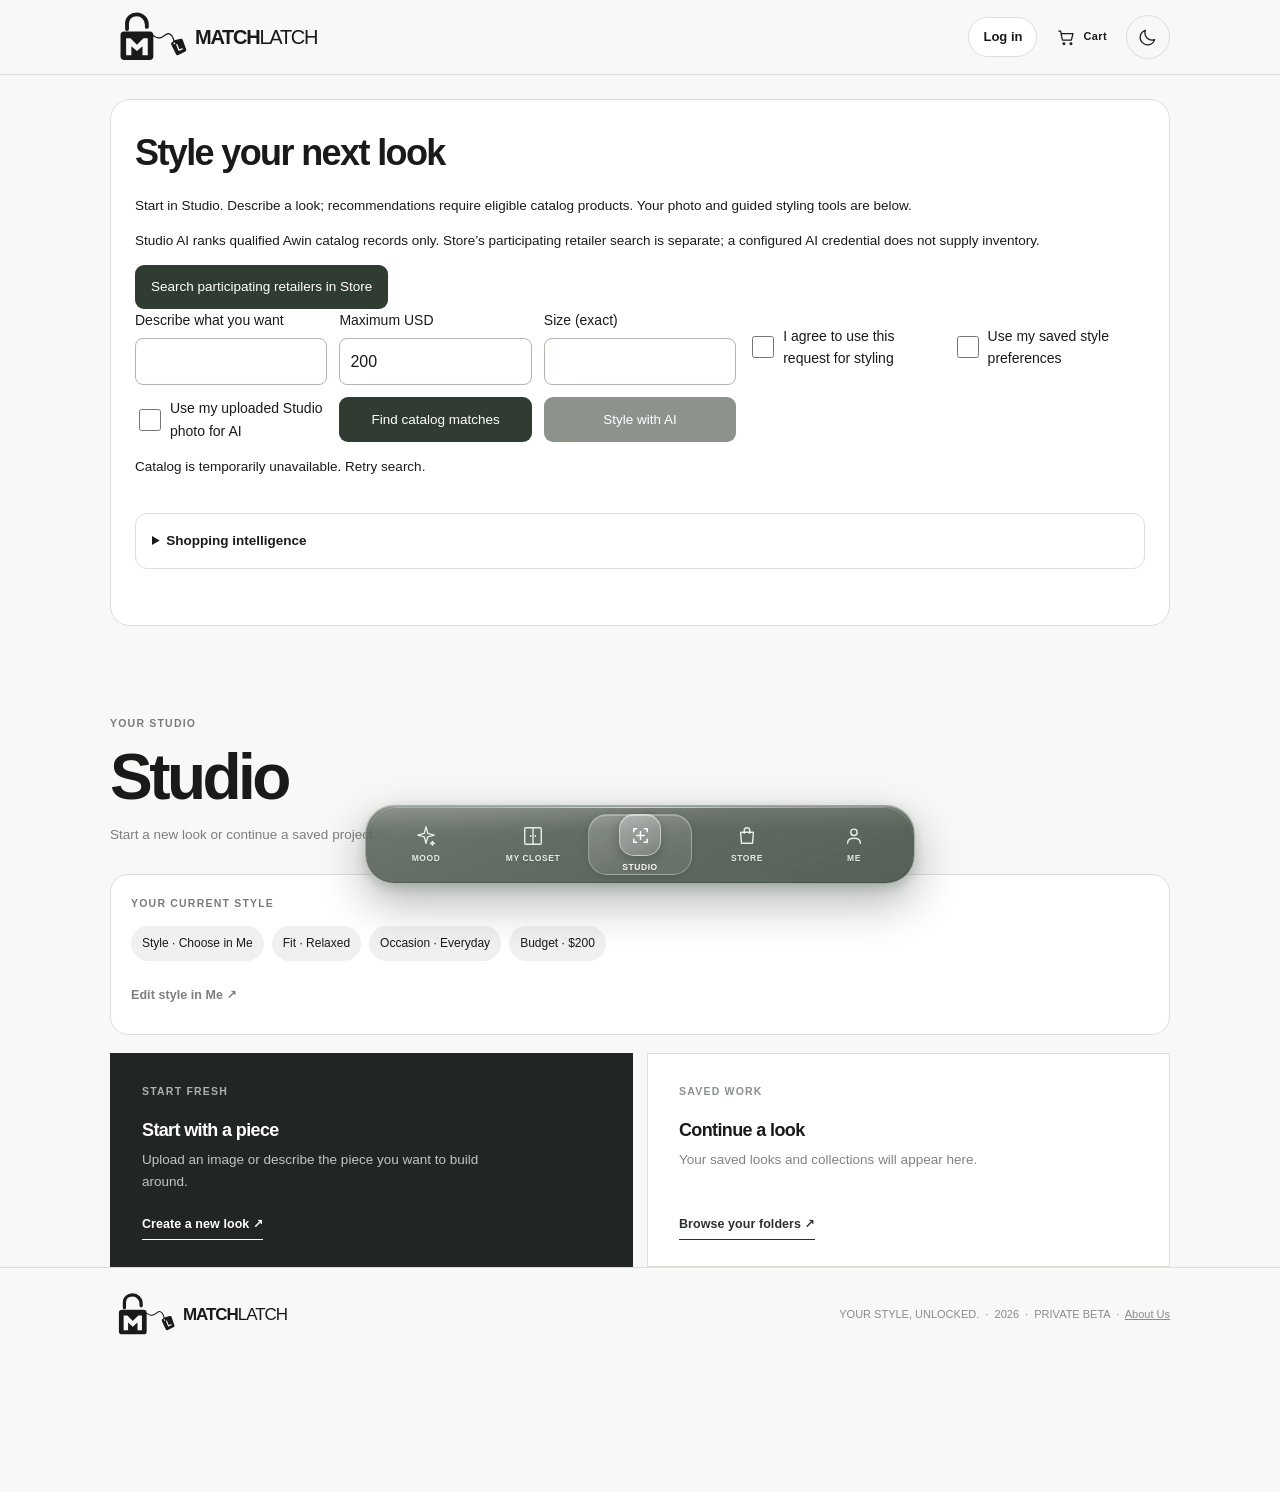
==== commit 96b8999c: "Link About Us discreetly from the site footer" ====
--- a/index.html
+++ b/index.html
@@ -291,15 +291,14 @@
         <div class="destination-heading">
           <span class="kicker">Store / explore</span>
           <h1>The <span>store</span></h1>
-          <p>Find a piece you love. Add it to your cart and check out when you’re ready.</p>
+          <p>Find a piece, save it to your shortlist, and confirm the details with its retailer.</p>
         </div>
-        <section id="catalog-browse" aria-label="Live catalog"></section>
         <div id="store-body"></div>
       </div>
     </section>
     <div id="screen-studio" class="app-screen">
+    <section class="container" id="catalog-studio" aria-label="AI styling"></section>
       <section class="container studio-workspace" id="studio-workspace" aria-label="Studio projects"></section>
-    <section class="container" id="catalog-studio" aria-label="Catalog styling"></section>
     <section class="intro container">
       <div class="kicker">Your style, unlocked.</div>
       <h1>Find your next <span>look</span></h1>
@@ -721,7 +720,7 @@
         </span>
         <span class="brand-wordmark">MATCH<span>LATCH</span></span>
       </a>
-      <small>YOUR STYLE, UNLOCKED. &nbsp;·&nbsp; 2026 &nbsp;·&nbsp; PRIVATE BETA</small>
+      <small>YOUR STYLE, UNLOCKED. &nbsp;·&nbsp; 2026 &nbsp;·&nbsp; PRIVATE BETA &nbsp;·&nbsp; <a href="/about.html">About Us</a></small>
     </div>
   </footer>
   <script>
--- a/app-shell.css
+++ b/app-shell.css
@@ -326,3 +326,19 @@
 /* Delivery deadline stays an optional, native mobile-calendar search constraint. */
 .v12-date-field input[type="date"]{min-height:44px;width:100%;max-width:300px;background:var(--surface,#fff);color:var(--ink,#173e30);border:1px solid var(--line,#dfe7df);border-radius:10px;padding:10px;margin-top:8px}
 .v12-date-field .v12-delivery-note{display:block;margin-top:7px;max-width:42ch}
+
+/* Owner shortcut inherits the existing GreenGlass account-card styling. */
+a.owner-command-center{text-decoration:none;color:inherit}
+
+/* One Store form, comfortable controls on iPhone widths. */
+.store-search-form{grid-template-columns:repeat(4,minmax(0,1fr));align-items:start}
+.store-query-field{grid-column:1/-1}
+.store-field input,.store-field select{font-size:16px;min-height:46px}
+.store-submit{min-height:46px;align-self:end;background:#303C31}
+.store-card-actions button,.store-product-actions button,.store-product-retailer{min-height:44px}
+.store-card-info,.store-search-status{overflow-wrap:anywhere}
+@media(max-width:700px){.store-search-form{grid-template-columns:repeat(2,minmax(0,1fr))}.store-submit{grid-column:1/-1}.store-product-layout{grid-template-columns:1fr}}
+@media(max-width:430px){.store-grid{grid-template-columns:1fr}.store-card-info h3{min-height:0}.store-card-cover{height:220px}}
+
+.store-field small{text-transform:none;letter-spacing:normal;font-size:11px;line-height:1.5}
+@media(max-width:700px){.store-source-field{grid-column:1/-1}}
--- a/flow-pages.css
+++ b/flow-pages.css
@@ -1,6 +1,6 @@
 /* MATCHLATCH focused destinations: dedicated screens without duplicate application state. */
-#screen-studio:not([data-studio-view]) > :not(#studio-workspace),
-#screen-studio[data-studio-view="home"] > :not(#studio-workspace){display:none!important}
+#screen-studio:not([data-studio-view]) > :not(#studio-workspace):not(#catalog-studio),
+#screen-studio[data-studio-view="home"] > :not(#studio-workspace):not(#catalog-studio){display:none!important}
 #screen-studio[data-studio-view] > .intro,
 #screen-studio[data-studio-view] > .sequence{display:none!important}
 #screen-studio[data-studio-view="home"] #studio-workspace{display:block}
@@ -129,3 +129,8 @@
 #screen-account[data-me-view="appearance"] #me-appearance .destination-section-title h2,
 #screen-account[data-me-view="account"] #me-account-panel > h2,
 #screen-account[data-me-view="privacy"] #me-privacy-panel > h2{display:none}
+
+/* Catalog AI is the home entry; focused photo/guided steps keep their layout. */
+#screen-studio[data-studio-view="piece"] > #catalog-studio,
+#screen-studio[data-studio-view="style"] > #catalog-studio,
+#screen-studio[data-studio-view="look"] > #catalog-studio{display:none!important}
--- a/catalog-experience.css
+++ b/catalog-experience.css
@@ -1,3 +1,11 @@
 .catalog-panel{margin:24px auto;padding:24px;border:1px solid var(--line,#d8ddd6);border-radius:20px;background:var(--surface,#fff);color:var(--ink,#303C31)}.catalog-controls{display:grid;grid-template-columns:repeat(auto-fit,minmax(170px,1fr));gap:12px}.catalog-controls label{display:flex;flex-direction:column;gap:6px;font-size:14px}.catalog-controls label:has(input[type=checkbox]){flex-direction:row;align-items:center}.catalog-controls input,.catalog-controls select{padding:10px;border:1px solid #aeb9ad;border-radius:8px;background:var(--surface,#fff);color:inherit;min-width:0}.catalog-panel button,.catalog-dialog button,.catalog-dialog a{padding:10px 16px;border-radius:9px;background:#303C31;color:white;border:0;cursor:pointer}.catalog-panel button:disabled{opacity:.55;cursor:default}.catalog-grid{display:grid;grid-template-columns:repeat(auto-fit,minmax(220px,1fr));gap:16px;margin:16px 0}.catalog-card{padding:16px;border:1px solid var(--line,#d8ddd6);border-radius:14px;display:flex;flex-direction:column;gap:8px}.catalog-card img{width:100%;height:190px;object-fit:contain;background:white;border-radius:8px}.catalog-card h3,.catalog-card p{margin:0}.catalog-card button{margin-top:auto}.catalog-dialog{max-width:560px;width:calc(100% - 32px);padding:24px;border-radius:16px;background:var(--surface,#fff);color:var(--ink,#303C31)}.catalog-dialog a{display:inline-block;margin:8px;text-decoration:none}.catalog-panel :focus-visible,.catalog-dialog :focus-visible{outline:3px solid #89ad87;outline-offset:3px}@media(max-width:480px){.catalog-panel{padding:16px}.catalog-grid{grid-template-columns:1fr}.catalog-controls{grid-template-columns:1fr 1fr}.catalog-controls label:first-child{grid-column:1/-1}}
 
 .catalog-panel [hidden]{display:none!important}
+
+.commerce-controls{margin-top:20px;padding:16px;border:1px solid var(--line);border-radius:12px}.commerce-controls summary{cursor:pointer;font-weight:600}.commerce-controls .catalog-controls{margin:16px 0}.commerce-controls button{margin-top:8px}.catalog-card a{color:var(--ink);text-decoration:underline;overflow-wrap:anywhere}
+.catalog-controls input,.catalog-controls select{font-size:16px;min-height:44px;box-sizing:border-box;width:100%}
+.catalog-controls input[type=checkbox]{min-height:22px;width:22px;flex:0 0 22px;accent-color:#303C31}
+.catalog-controls label{min-width:0;overflow-wrap:anywhere}
+.catalog-panel button{min-height:44px}
+.catalog-panel h2{margin-top:0;font-size:clamp(24px,4vw,36px)}
+@media(max-width:480px){.catalog-controls label:has(input[type=checkbox]){grid-column:1/-1}.catalog-panel{margin-top:24px}.catalog-controls{grid-template-columns:repeat(2,minmax(0,1fr))}}
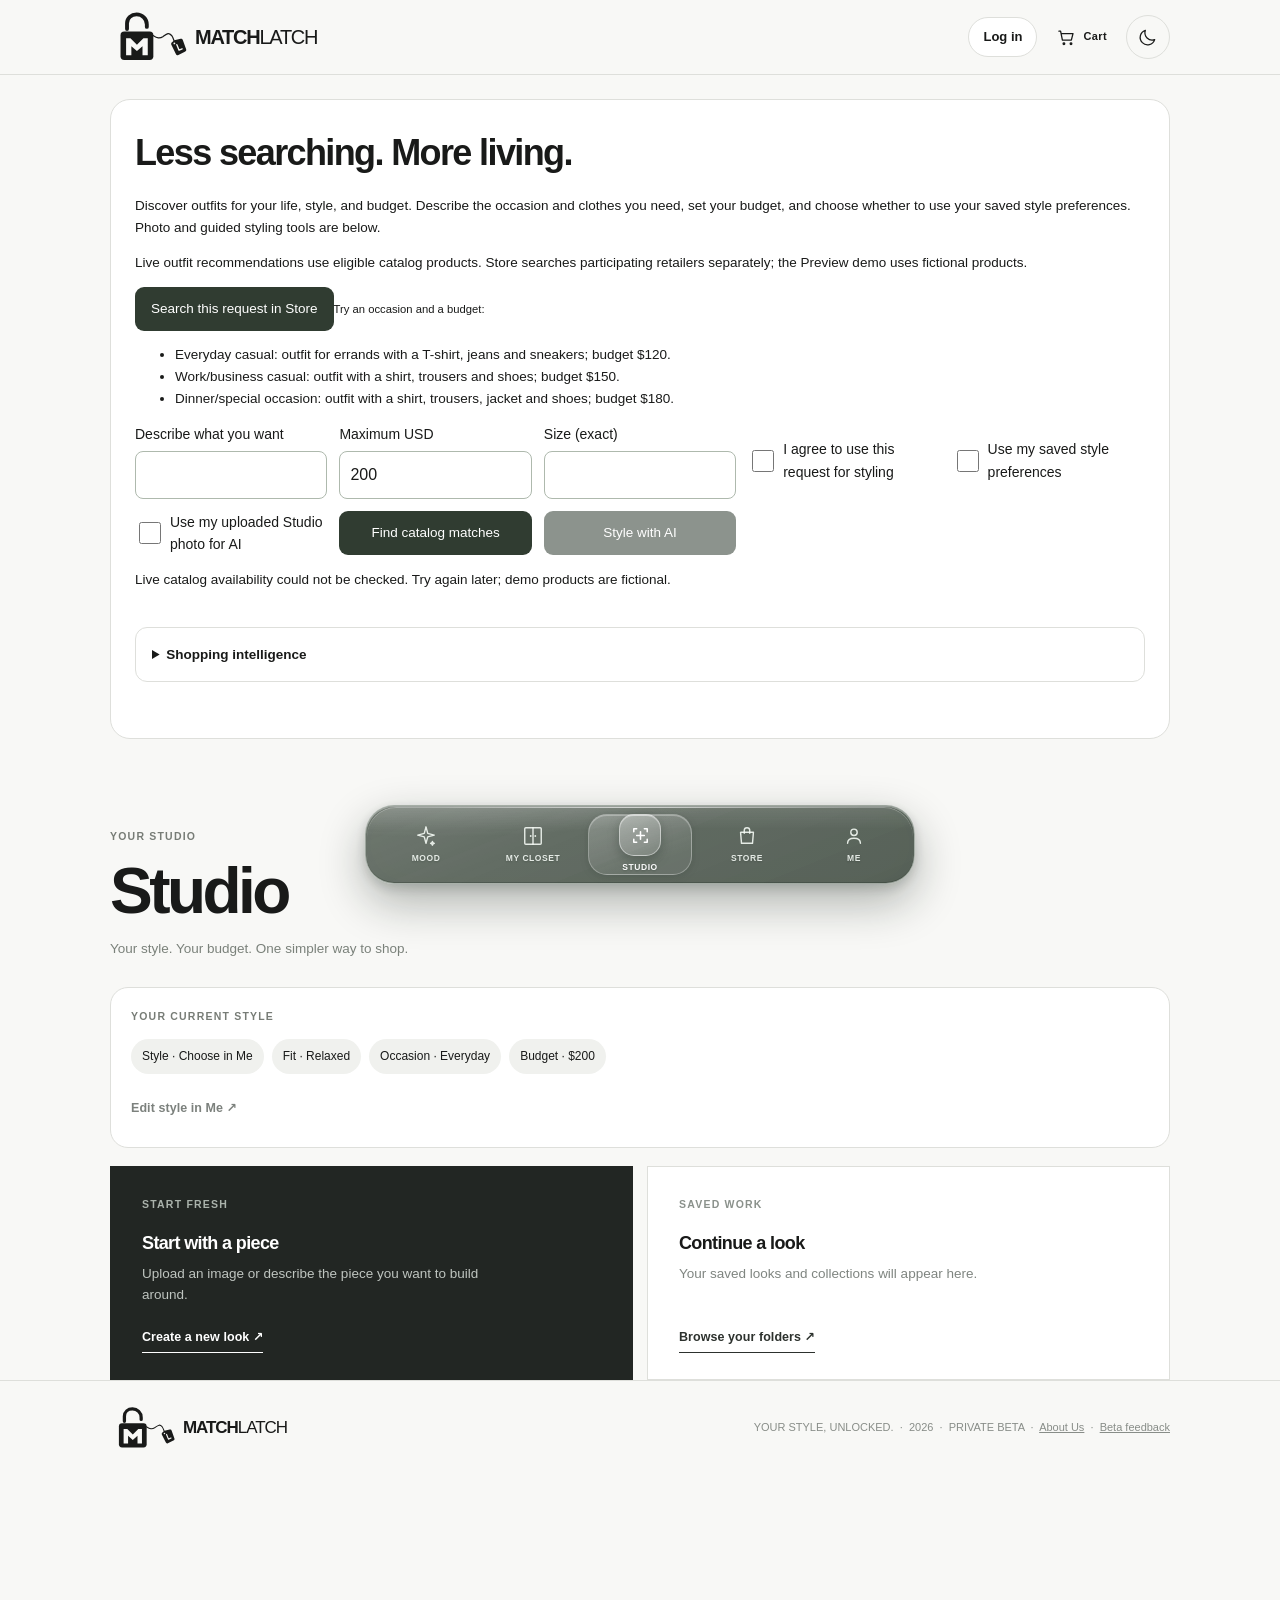
==== commit e8f2bc0e: "Prepare limited usability beta: add feedback link and purchase-disabled marker" ====
--- a/index.html
+++ b/index.html
@@ -4,6 +4,7 @@
   <meta charset="utf-8">
   <meta name="viewport" content="width=device-width, initial-scale=1">
   <meta name="theme-color" content="#f8f8f6">
+  <meta name="matchlatch-usability-beta" content="purchases-disabled">
   <script>
     (function(){
       "use strict";
@@ -720,7 +721,7 @@
         </span>
         <span class="brand-wordmark">MATCH<span>LATCH</span></span>
       </a>
-      <small>YOUR STYLE, UNLOCKED. &nbsp;·&nbsp; 2026 &nbsp;·&nbsp; PRIVATE BETA &nbsp;·&nbsp; <a href="/about.html">About Us</a></small>
+      <small>YOUR STYLE, UNLOCKED. &nbsp;·&nbsp; 2026 &nbsp;·&nbsp; PRIVATE BETA &nbsp;·&nbsp; <a href="/about.html">About Us</a> &nbsp;·&nbsp; <a href="mailto:admin@matchlatch.company?subject=MATCHLATCH%20beta%20feedback">Beta feedback</a></small>
     </div>
   </footer>
   <script>
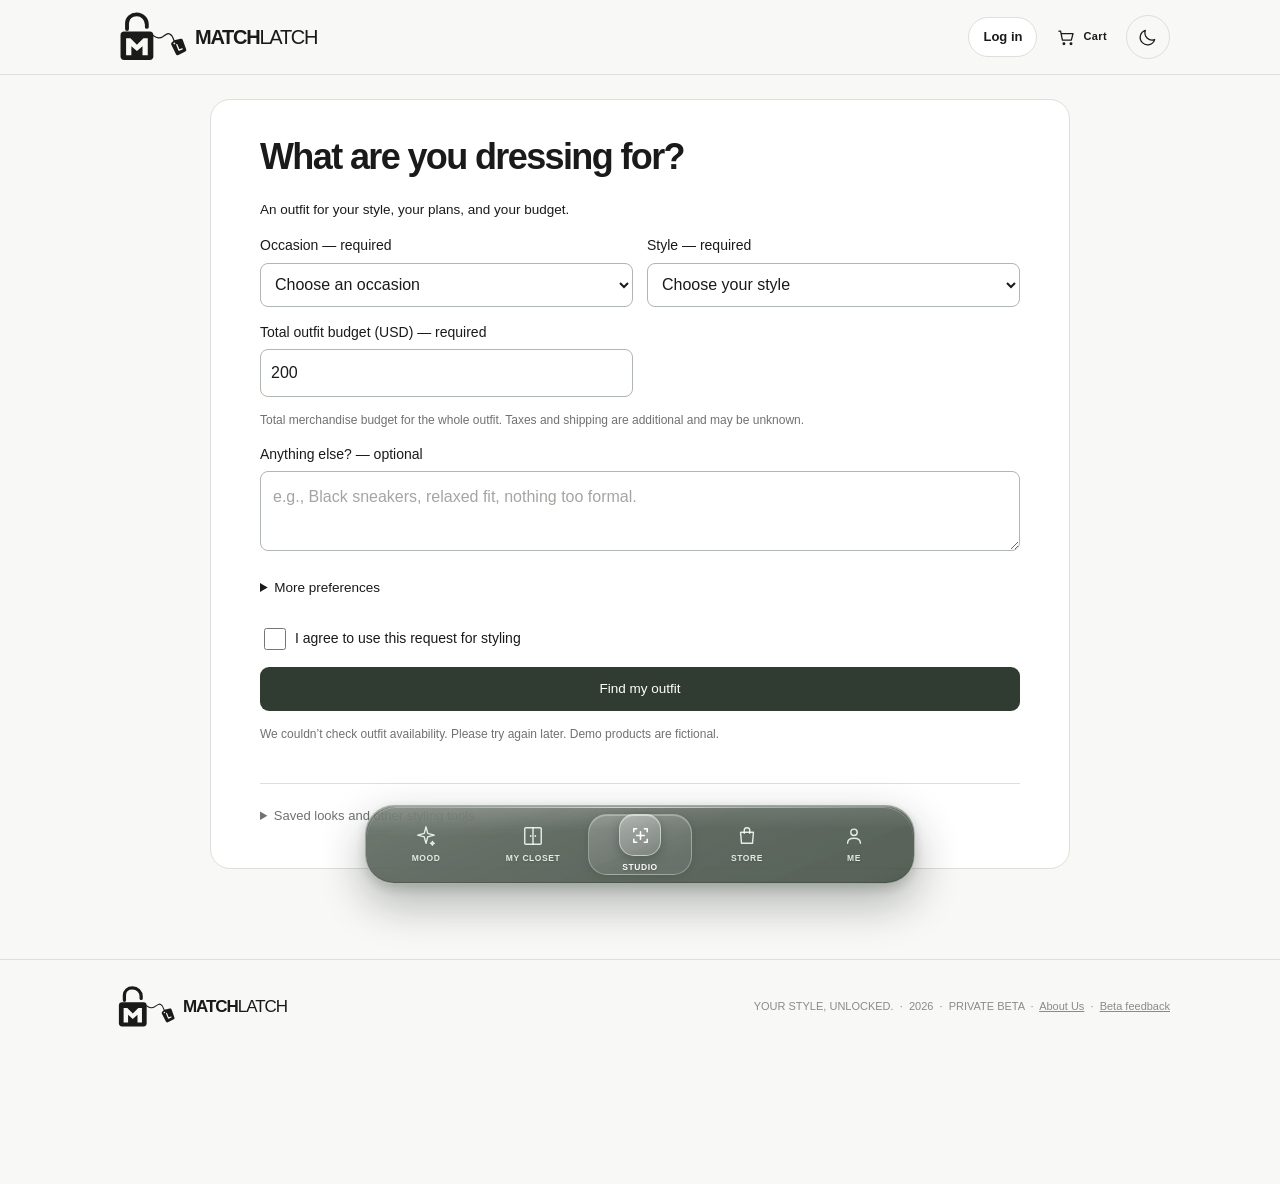
==== commit 984f4d6c: "Build merchant-grouped checkout review and permission-gated shipping carts" ====
--- a/index.html
+++ b/index.html
@@ -1079,6 +1079,9 @@
   
 
   </script>
+  <link rel="stylesheet" href="/checkout.css">
+  <script src="/checkout-model.js" defer></script>
+  <script src="/checkout-experience.js" defer></script>
   <script src="/library.js" defer></script>
   <script src="/retailer-match.js" defer></script>
   <script src="/outfit-tree.js" defer></script>
@@ -1091,4 +1094,4 @@
   <script defer src="/splash.js"></script>
   <script defer src="/camera.js"></script>
 </body>
-</html>+</html>
--- a/checkout.css
+++ b/checkout.css
@@ -0,0 +1,10 @@
+.checkout-merchant{padding:20px;border:1px solid var(--line,#dbe3dd);border-radius:18px;background:var(--surface,#fff);margin-bottom:16px;min-width:0}
+.checkout-merchant h3{font-size:1.12rem;margin:0 0 8px}.checkout-merchant h4{margin:0 0 7px;overflow-wrap:anywhere}.checkout-merchant p,.checkout-merchant small{overflow-wrap:anywhere}
+.checkout-line{display:flex;gap:14px;padding:16px 0;border-bottom:1px solid var(--line,#dbe3dd);align-items:flex-start}.checkout-line>div:last-child{flex:1;min-width:0}
+.checkout-quantity{display:flex;align-items:center;gap:10px;flex-wrap:wrap;margin:12px 0}.checkout-quantity input{width:72px;min-height:40px;padding:8px;border:1px solid var(--line,#dbe3dd);border-radius:8px;background:var(--surface,#fff);color:inherit}
+.checkout-breakdown{display:grid;grid-template-columns:1fr auto;gap:9px;margin:16px 0;font-size:.9rem}.checkout-breakdown dd{margin:0;text-align:right}.checkout-breakdown dt{margin:0}
+.checkout-actions{display:flex;flex-wrap:wrap;gap:10px;margin-top:14px}.checkout-actions button,.checkout-actions a{min-height:44px}.checkout-status{font-size:.88rem;margin:12px 0;white-space:pre-line;color:var(--muted,#526359)}
+.checkout-destination{display:grid;grid-template-columns:1fr 1fr;gap:12px;margin:16px 0}.checkout-destination label{font-size:.85rem;display:grid;gap:6px}.checkout-destination input{width:100%;min-width:0;box-sizing:border-box;padding:10px;border:1px solid var(--line,#dbe3dd);border-radius:8px;background:var(--surface,#fff);color:inherit}.checkout-destination .wide{grid-column:1/-1}
+.checkout-delivery label{display:grid;gap:7px;margin:10px 0;font-size:.88rem}.checkout-delivery select{max-width:100%;min-height:44px;background:var(--surface,#fff);color:inherit;border:1px solid var(--line,#dbe3dd);border-radius:8px;padding:8px}
+.checkout-warning{padding:12px;border-radius:10px;background:var(--subtle,#eef3ee);font-size:.88rem;line-height:1.5}.checkout-link{display:inline-flex;align-items:center;gap:6px;text-decoration:none;padding:10px 14px;border-radius:10px;background:#143c2b;color:#fff}
+@media(max-width:580px){.checkout-merchant{padding:14px}.checkout-line{gap:10px}.checkout-destination{grid-template-columns:1fr}.checkout-destination .wide{grid-column:auto}.checkout-breakdown{grid-template-columns:1fr;gap:5px}.checkout-breakdown dd{text-align:left;margin-bottom:8px}.checkout-actions>*{width:100%}}
--- a/catalog-experience.css
+++ b/catalog-experience.css
@@ -9,3 +9,7 @@
 .catalog-panel button{min-height:44px}
 .catalog-panel h2{margin-top:0;font-size:clamp(24px,4vw,36px)}
 @media(max-width:480px){.catalog-controls label:has(input[type=checkbox]){grid-column:1/-1}.catalog-panel{margin-top:24px}.catalog-controls{grid-template-columns:repeat(2,minmax(0,1fr))}}
+
+.studio-outfit-controls{grid-template-columns:repeat(2,minmax(0,1fr));max-width:760px;margin:auto;gap:18px}.studio-outfit-controls textarea{font:inherit;font-size:16px;min-height:80px;width:100%;box-sizing:border-box;padding:12px;background:var(--surface,#fff);color:inherit;border:1px solid #aeb9ad;border-radius:8px;resize:vertical}.studio-outfit-controls>label:has(textarea),.studio-budget-note,.studio-more-preferences,.studio-outfit-controls>button,.studio-outfit-controls>label:has(input[type=checkbox]){grid-column:1/-1}.studio-budget-note{color:var(--muted,#687468);font-size:12px;line-height:1.5}.studio-more-preferences summary{min-height:44px;cursor:pointer;display:list-item;padding:12px 0;box-sizing:border-box}.studio-more-preferences>.catalog-controls{margin:12px 0}.studio-photo-consent{display:block;margin-top:12px}.catalog-panel>p[role=status],.studio-demo-link{font-size:12px;color:var(--muted,#687468);line-height:1.5}.studio-demo-link{display:inline-block;margin-top:8px}.studio-more-preferences .commerce-controls button{background:transparent;color:var(--ink,#303c31);border:1px solid var(--line,#aeb9ad)}@media(max-width:480px){.studio-outfit-controls,.studio-more-preferences>.catalog-controls{grid-template-columns:minmax(0,1fr)}.studio-more-preferences .studio-photo-sources{grid-template-columns:1fr 1fr}.catalog-panel{padding:18px}}
+
+#catalog-studio{max-width:860px;box-sizing:border-box;padding:28px;margin-bottom:90px}#catalog-studio>h2,#catalog-studio>p:first-of-type{max-width:760px;margin-left:auto;margin-right:auto}.studio-projects-details{max-width:760px;margin:24px auto 0;border-top:1px solid var(--line,#d8ddd6);padding-top:8px}.studio-projects-details>summary{padding:14px 0;min-height:44px;box-sizing:border-box;cursor:pointer;font-size:13px;color:var(--muted,#687468)}.studio-projects-details #studio-workspace{padding-top:12px}.studio-projects-details #studio-workspace h1{font-size:24px}.studio-projects-details .studio-entry-action{background:transparent;color:var(--ink,#303c31);border:1px solid var(--line,#aeb9ad)}.studio-photo-note{display:block;font-size:12px;line-height:1.5;color:var(--muted,#687468);margin:12px 0}.studio-outfit-controls{gap:14px}#catalog-studio>p[role=status]{max-width:760px;margin:14px auto}#catalog-studio>.studio-demo-link{margin-left:max(0px,calc((100% - 760px)/2))}@media(max-width:480px){#catalog-studio{padding:18px;margin-bottom:100px}.studio-outfit-controls{gap:12px}}
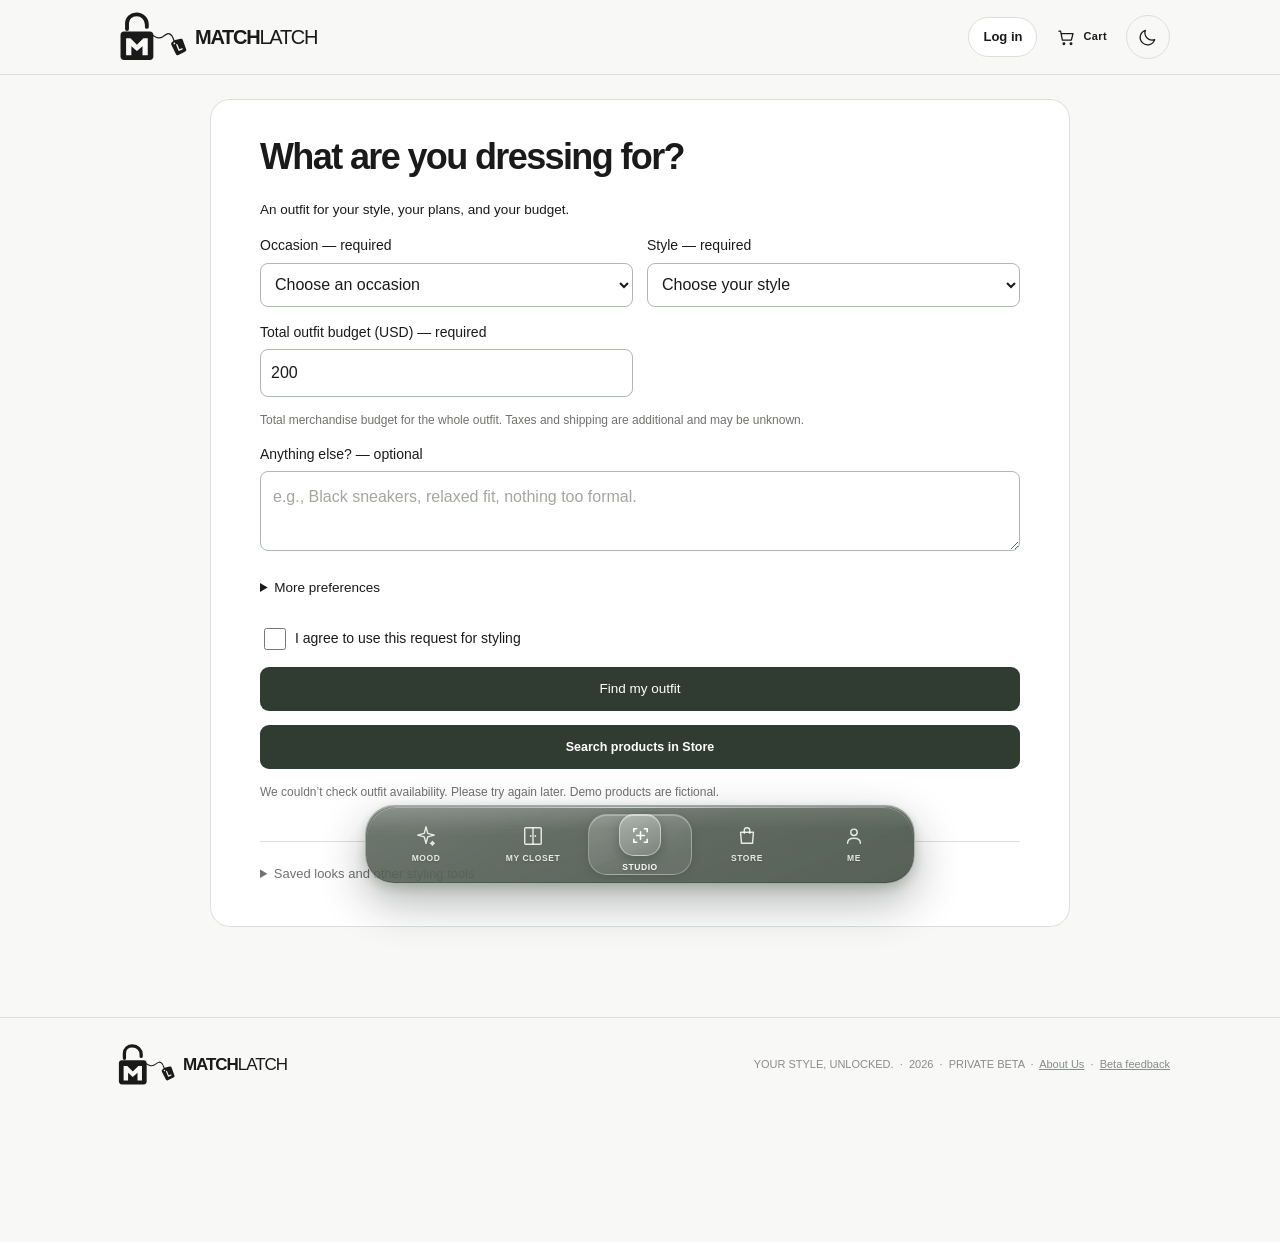
==== commit c44ebd7e: "Unify Shopify evaluation and Awin discovery with explicit Studio search handoff" ====
--- a/index.html
+++ b/index.html
@@ -1089,6 +1089,7 @@
   <script src="/app-shell.js" defer></script>
   <script src="/flow-pages.js" defer></script>
   <script src="/account-experience.js" defer></script>
+  <script src="/studio-discovery-handoff.js" defer></script>
   <link rel="stylesheet" href="/catalog-experience.css">
   <script defer src="/catalog-experience.js"></script>
   <script defer src="/splash.js"></script>
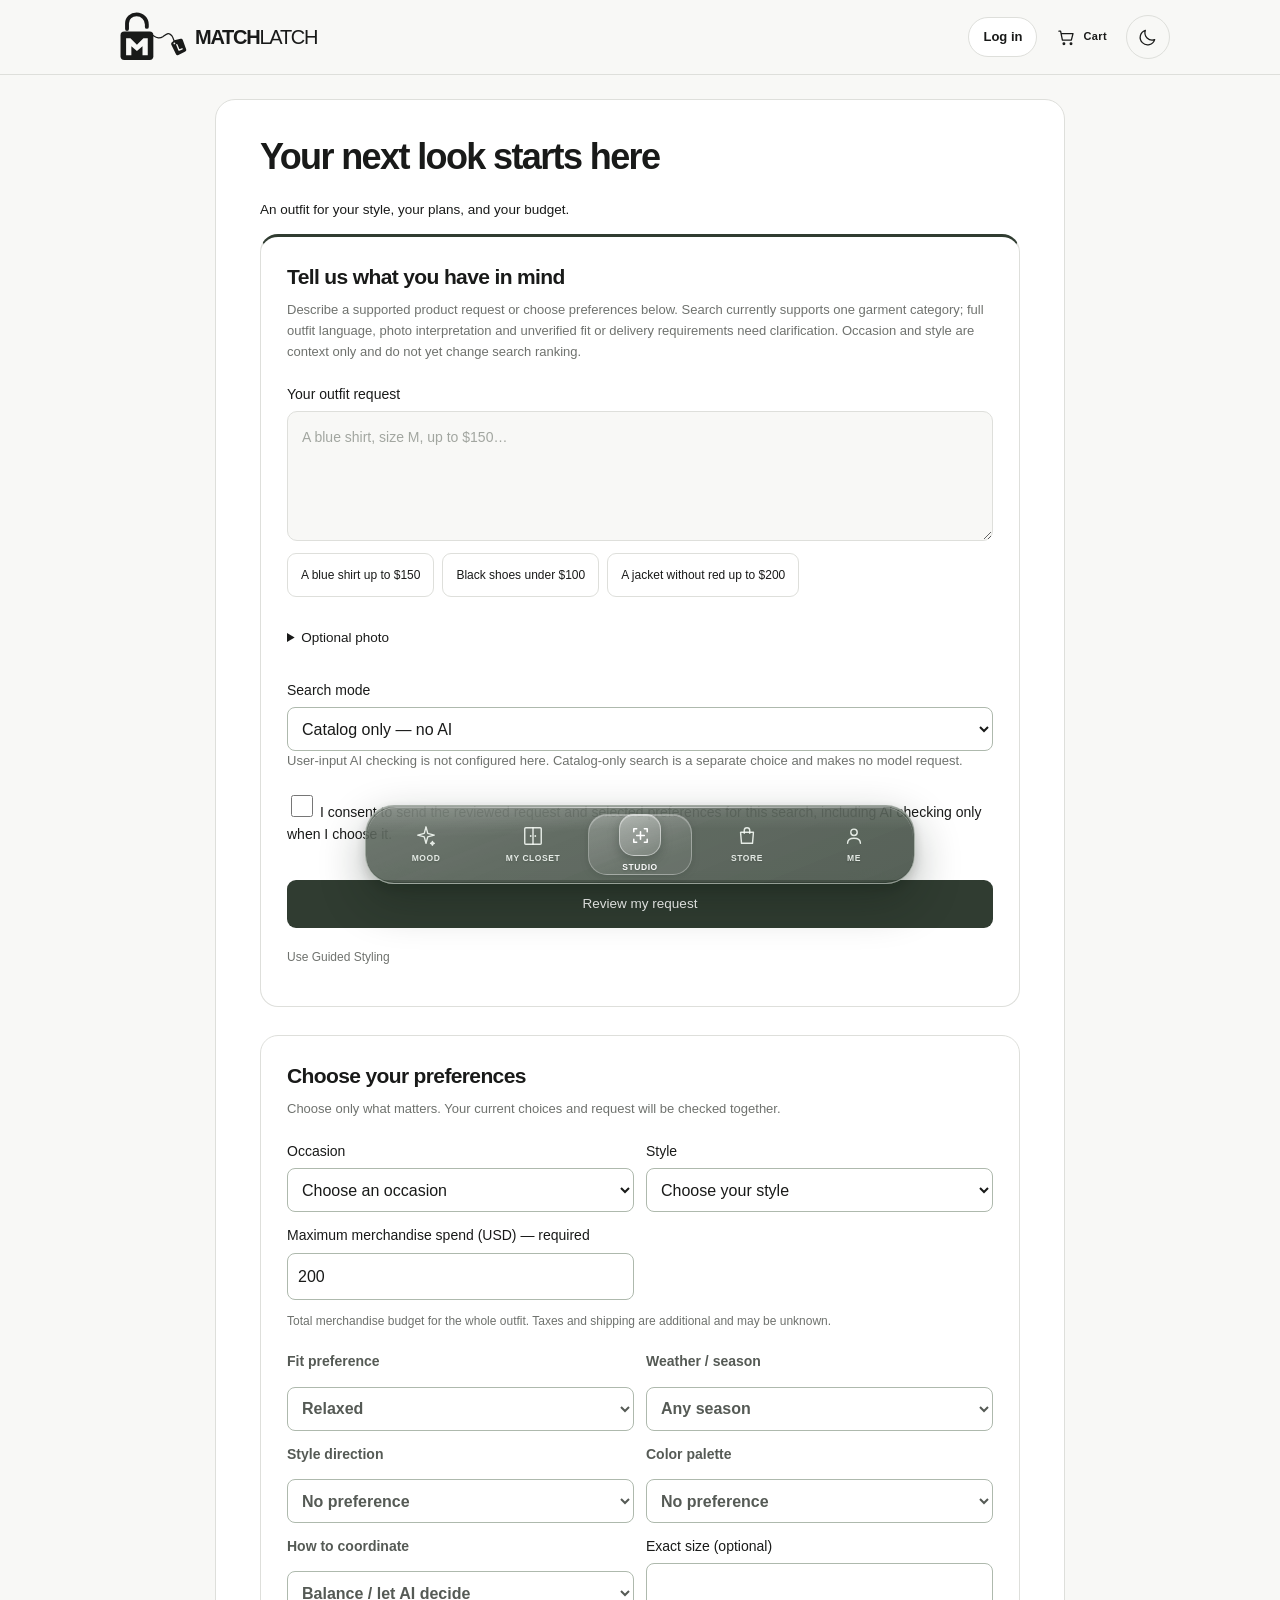
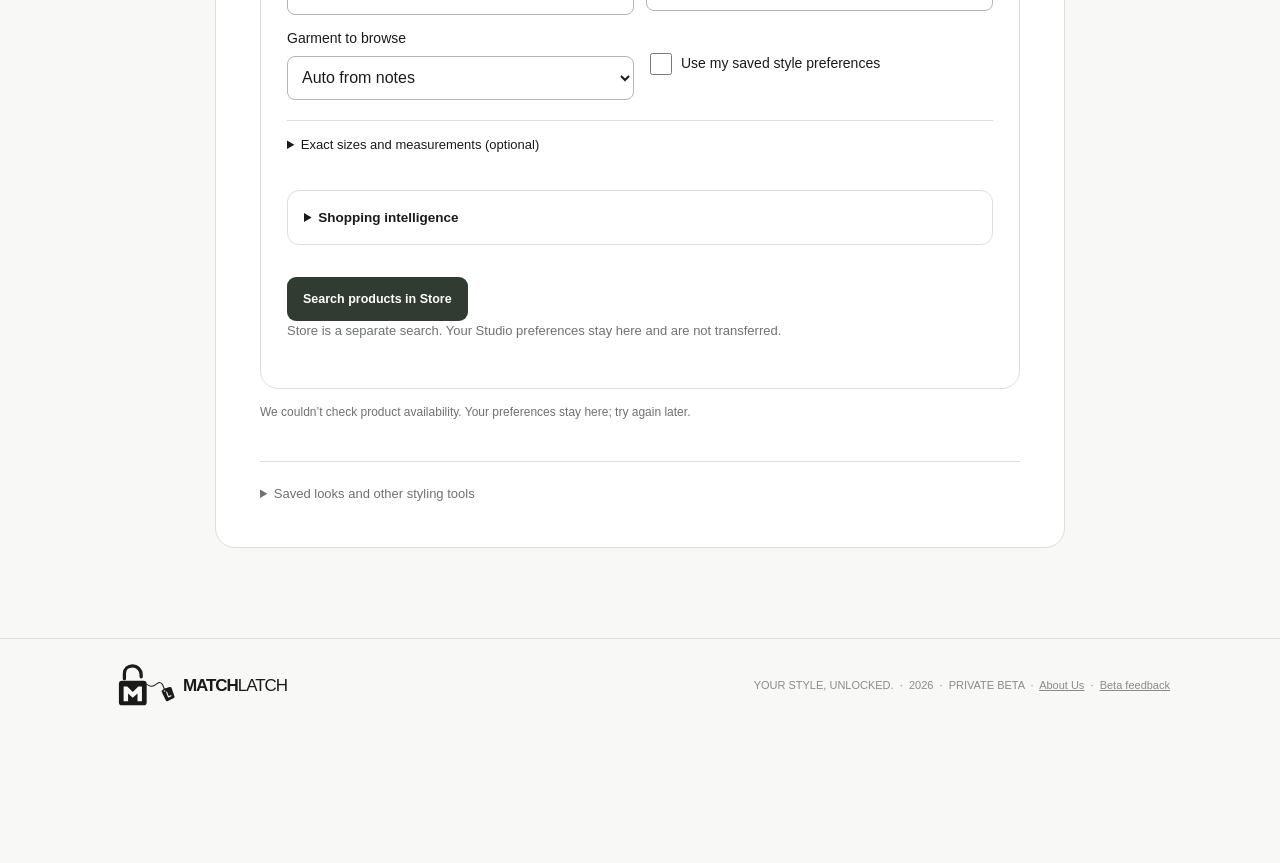
==== commit 8b25b80c: "Construct reviewed sanitized261 tree on verified public Shopify base (local only)" ====
--- a/index.html
+++ b/index.html
@@ -1,6 +1,7 @@
 <!doctype html>
 <html lang="en">
 <head>
+  <meta name="robots" content="noindex, nofollow">
   <meta charset="utf-8">
   <meta name="viewport" content="width=device-width, initial-scale=1">
   <meta name="theme-color" content="#f8f8f6">
@@ -10,11 +11,15 @@
       "use strict";
       const key="matchlatch-appearance-v1";
       const allowed=["system","light","dark"];
+      // Same-tab navigation carries appearance only, never account identity or data.
+      const sessionKey="matchlatch-appearance-session-v1";
       let preference="system";
+      try{const saved=sessionStorage.getItem(sessionKey);if(allowed.includes(saved))preference=saved;}catch{}
       let accountId=null;
       // Appearance changes by signed-out visitors are session-only; signed-in choices are account-scoped on this device.
       const device=()=>window.matchMedia?.("(prefers-color-scheme: dark)")?.matches?"dark":"light";
       const update=()=>{
+        try{sessionStorage.setItem(sessionKey,preference);}catch{}
         const theme=preference==="system"?device():preference;
         document.documentElement.setAttribute("data-theme",theme);
         document.documentElement.style.colorScheme=theme;
@@ -33,6 +38,10 @@
         }
       };
       update();
+      window.addEventListener("pageshow",()=>{
+        try{const saved=sessionStorage.getItem(sessionKey);if(allowed.includes(saved))preference=saved;}catch{}
+        update();
+      });
       window.addEventListener("matchlatch:auth-user",event=>{
         accountId=event.detail?.user?.id||null;
         preference="system";
@@ -227,6 +236,15 @@
   <link rel="stylesheet" href="/typography.css">
   <link rel="stylesheet" href="/commerce.css">
   <link rel="stylesheet" href="/camera.css">
+
+  <link rel="canonical" href="https://matchlatch.company/">
+  <meta property="og:type" content="website">
+  <meta property="og:title" content="MATCHLATCH — Your style, unlocked.">
+  <meta property="og:description" content="Explore personal style, saved looks and fashion discovery in the MATCHLATCH private beta.">
+  <meta property="og:url" content="https://matchlatch.company/">
+  <meta property="og:image" content="https://matchlatch.company/matchlatch-email-logo.png">
+  <meta name="twitter:card" content="summary">
+  <script type="application/ld+json">{"@context": "https://schema.org", "@graph": [{"@type": "Organization", "@id": "https://matchlatch.company/#organization", "name": "MATCHLATCH", "url": "https://matchlatch.company/"}, {"@type": "WebSite", "@id": "https://matchlatch.company/#website", "name": "MATCHLATCH", "url": "https://matchlatch.company/", "publisher": {"@id": "https://matchlatch.company/#organization"}}, {"@type": "WebPage", "@id": "https://matchlatch.company/#page", "url": "https://matchlatch.company/", "name": "MATCHLATCH \u2014 Your style, unlocked.", "description": "Explore personal style, saved looks and fashion discovery in the MATCHLATCH private beta.", "isPartOf": {"@id": "https://matchlatch.company/#website"}}]}</script>
 </head>
 <body>
   <div id="matchlatch-splash" class="ml-splash is-playing" aria-hidden="true">
@@ -638,7 +656,7 @@
         <section id="me-preferences" class="me-preferences" aria-label="Your style preferences"></section>
         <div class="account-panel" id="me-account-panel">
           <h2>Your account</h2>
-          <p>Your personal style lives in your account, securely synced across devices.</p>
+          <p>Sign in to save your personal style. Sync requires a connection; check account status before relying on another device.</p>
           <form id="login-form" hidden>
             <label for="login-email">Email address</label>
             <input id="login-email" name="email" type="email" autocomplete="email" required placeholder="you@example.com">
@@ -660,7 +678,7 @@
         </div>
         <div class="account-panel" id="me-privacy-panel">
           <h2>Privacy &amp; device data</h2>
-          <p>Older device-only data, if present, can be deleted here. Your signed-in wardrobe stays in your private account.</p>
+          <p>This deletes previous device-only items, if present. It does not delete synced account records or your signed-in wardrobe.</p>
           <button id="clear-library" class="library-subtle" type="button">Delete previous device-only library</button>
         </div>
       </div>
@@ -1092,6 +1110,9 @@
   <script src="/studio-discovery-handoff.js" defer></script>
   <link rel="stylesheet" href="/catalog-experience.css">
   <script defer src="/catalog-experience.js"></script>
+  <script defer src="/studio-request.js"></script>
+  <script defer src="/studio-input.js"></script>
+  <script defer src="/studio-flow.js"></script>
   <script defer src="/splash.js"></script>
   <script defer src="/camera.js"></script>
 </body>
--- a/app-shell.css
+++ b/app-shell.css
@@ -342,3 +342,7 @@
 
 .store-field small{text-transform:none;letter-spacing:normal;font-size:11px;line-height:1.5}
 @media(max-width:700px){.store-source-field{grid-column:1/-1}}
+
+.store-size-choice{display:flex!important;align-items:center;gap:7px;font-size:11px;color:var(--muted);letter-spacing:0;text-transform:none}.store-size-choice input[type="checkbox"]{width:16px;min-height:16px;flex:0 0 16px;margin:0}
+
+.store-date-row{display:flex;align-items:center;gap:12px;flex-wrap:wrap}.store-date-row input[type="date"]{flex:1 1 140px}.store-date-row .store-size-choice{flex:0 1 auto;margin-top:8px}
--- a/flow-pages.css
+++ b/flow-pages.css
@@ -134,3 +134,39 @@
 #screen-studio[data-studio-view="piece"] > #catalog-studio,
 #screen-studio[data-studio-view="style"] > #catalog-studio,
 #screen-studio[data-studio-view="look"] > #catalog-studio{display:none!important}
+
+/* MATC-24: AI request first; manual controls remain a visible second section. */
+#catalog-studio.studio-two-section{max-width:850px;margin-inline:auto}
+#catalog-studio.studio-two-section .studio-outfit-controls{display:flex;flex-direction:column;gap:28px}
+.studio-request-section,.studio-manual-section{width:100%;min-width:0;padding:26px;border:1px solid var(--line);border-radius:18px;background:var(--surface)}
+.studio-request-section{border-top:3px solid #303c31}
+#catalog-studio.studio-two-section h3{font-size:21px;line-height:1.3;margin:0 0 10px;letter-spacing:-.03em}
+.studio-request-help{font-size:13px;line-height:1.6;color:var(--muted);margin:0 0 20px}
+.studio-request-section>label{display:flex;flex-direction:column;gap:9px;font-size:13px}
+.studio-request-section>label:has(input[type="checkbox"]){display:block;margin-block:18px}
+#studio-request-prompt{width:100%;min-height:130px;resize:vertical;box-sizing:border-box;font:inherit;line-height:1.6;color:var(--ink);background:var(--bg);border:1px solid var(--line);border-radius:10px;padding:14px}
+.studio-request-chips{display:flex;flex-wrap:wrap;gap:8px;margin:12px 0 18px}
+#catalog-studio .studio-request-chips button,#catalog-studio .studio-guided-link,#catalog-studio .studio-effective-summary button{min-height:44px;padding:9px 13px;background:transparent;color:var(--ink);border:1px solid var(--line);border-radius:9px;font:inherit;font-size:12px;cursor:pointer}
+#catalog-studio .studio-guided-link{display:block;border:0;padding-left:0;margin-top:8px;color:var(--muted)}
+.studio-optional-photo{margin-block:18px}
+.studio-request-section>button[type="submit"]{width:100%;min-height:48px;margin-top:16px;background:#303c31;color:#fff;border-radius:9px}
+.studio-basic-preferences{margin-bottom:20px}
+.studio-manual-section .catalog-controls{grid-template-columns:repeat(2,minmax(0,1fr))}
+.studio-manual-section label{min-width:0}
+.studio-manual-section input,.studio-manual-section select{width:100%;box-sizing:border-box}
+.studio-manual-section input[type="checkbox"]{width:auto}
+.studio-manual-section .studio-budget-note{grid-column:1/-1}
+.studio-effective-summary{margin-top:18px;padding:16px;border:1px solid var(--line);border-radius:10px}
+.studio-effective-summary h4{margin:0 0 12px}
+.studio-effective-summary dl{display:grid;grid-template-columns:minmax(90px,1fr) 2fr;gap:8px;font-size:13px;line-height:1.5;overflow-wrap:anywhere}
+.studio-effective-summary dt{text-transform:capitalize;color:var(--muted)}
+.studio-effective-summary dd{margin:0}
+#catalog-studio.studio-two-section :is(button,textarea,select,input,summary):focus-visible{outline:3px solid var(--ink);outline-offset:3px}
+@media(max-width:600px){
+ .studio-request-section,.studio-manual-section{padding:20px 16px}
+ .studio-manual-section .catalog-controls{grid-template-columns:1fr}
+ .studio-effective-summary dl{grid-template-columns:1fr}
+}
+@media(prefers-reduced-motion:reduce){#catalog-studio.studio-two-section *{scroll-behavior:auto!important;transition:none!important;animation:none!important}}
+#catalog-studio .studio-size-preferences{margin-top:20px;border-top:1px solid var(--line)}
+#catalog-studio .studio-size-preferences summary{min-height:44px;padding:14px 0;cursor:pointer;font-size:13px}
